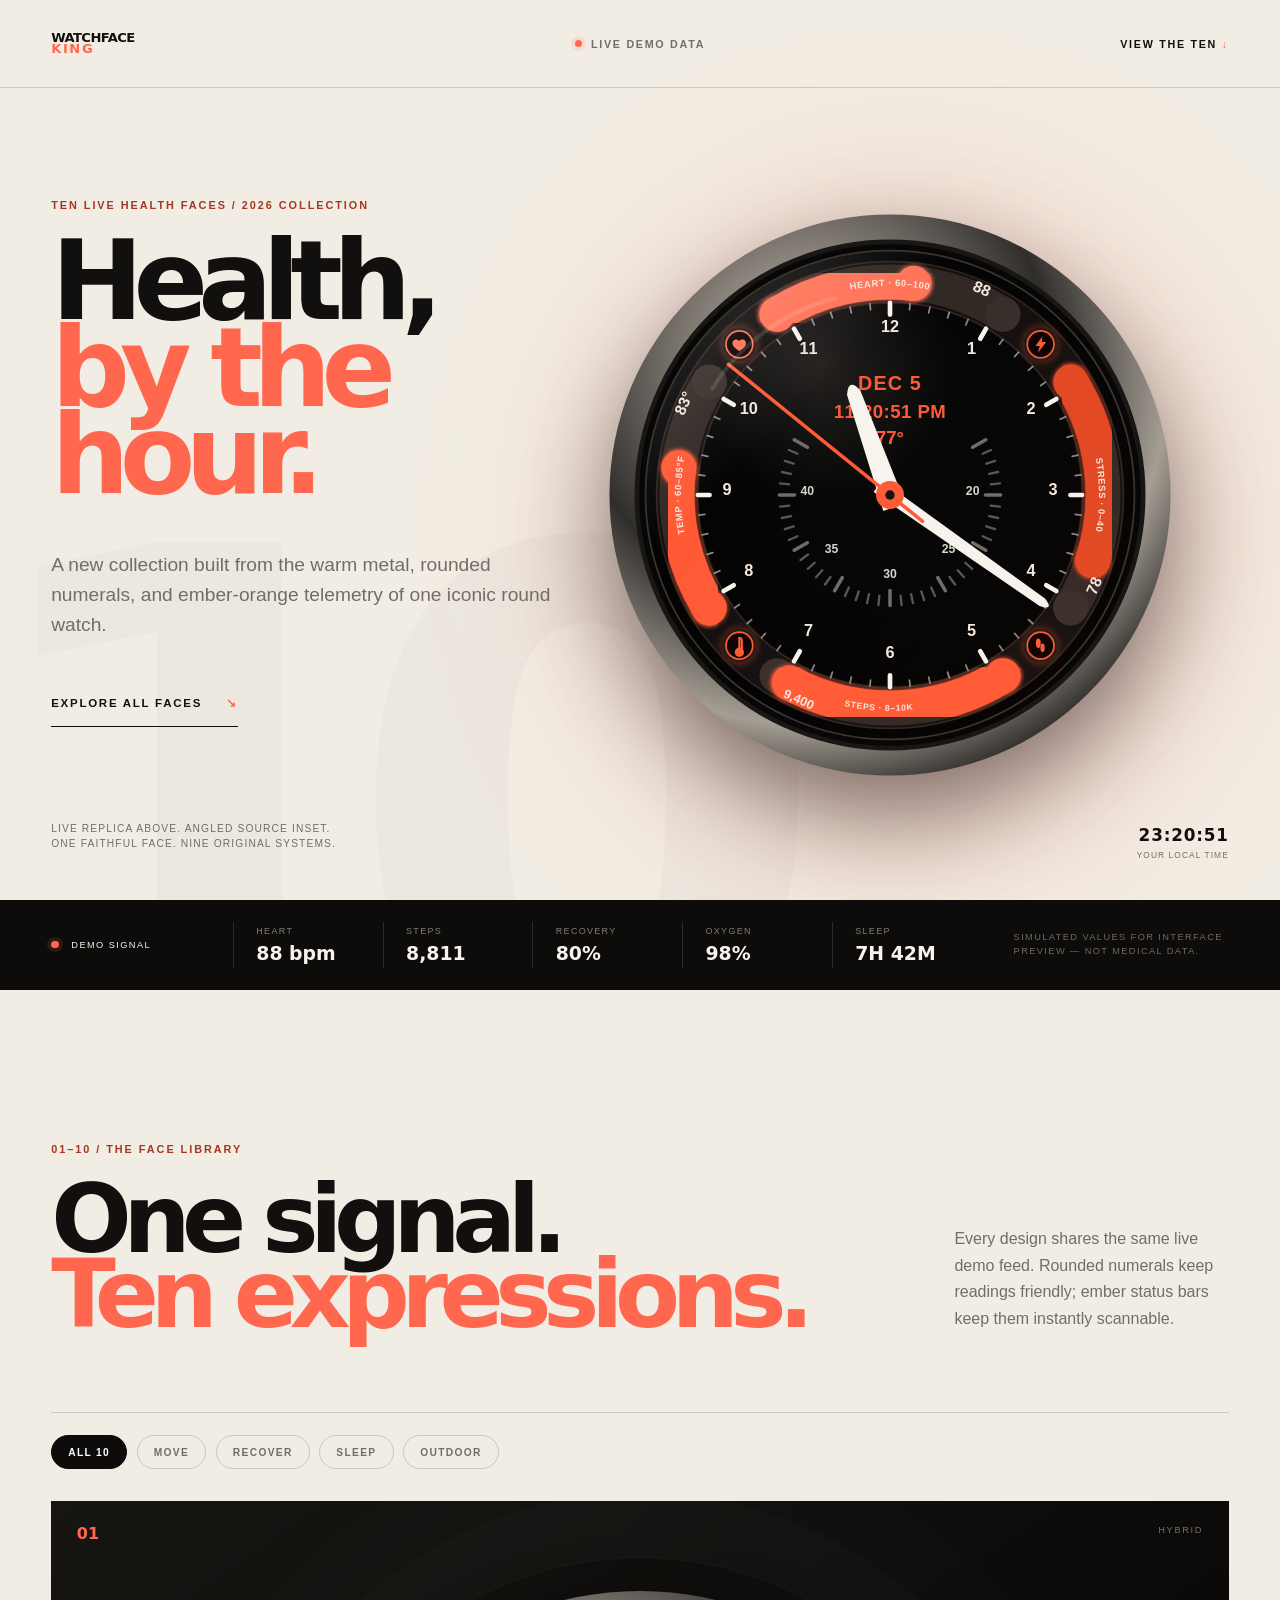
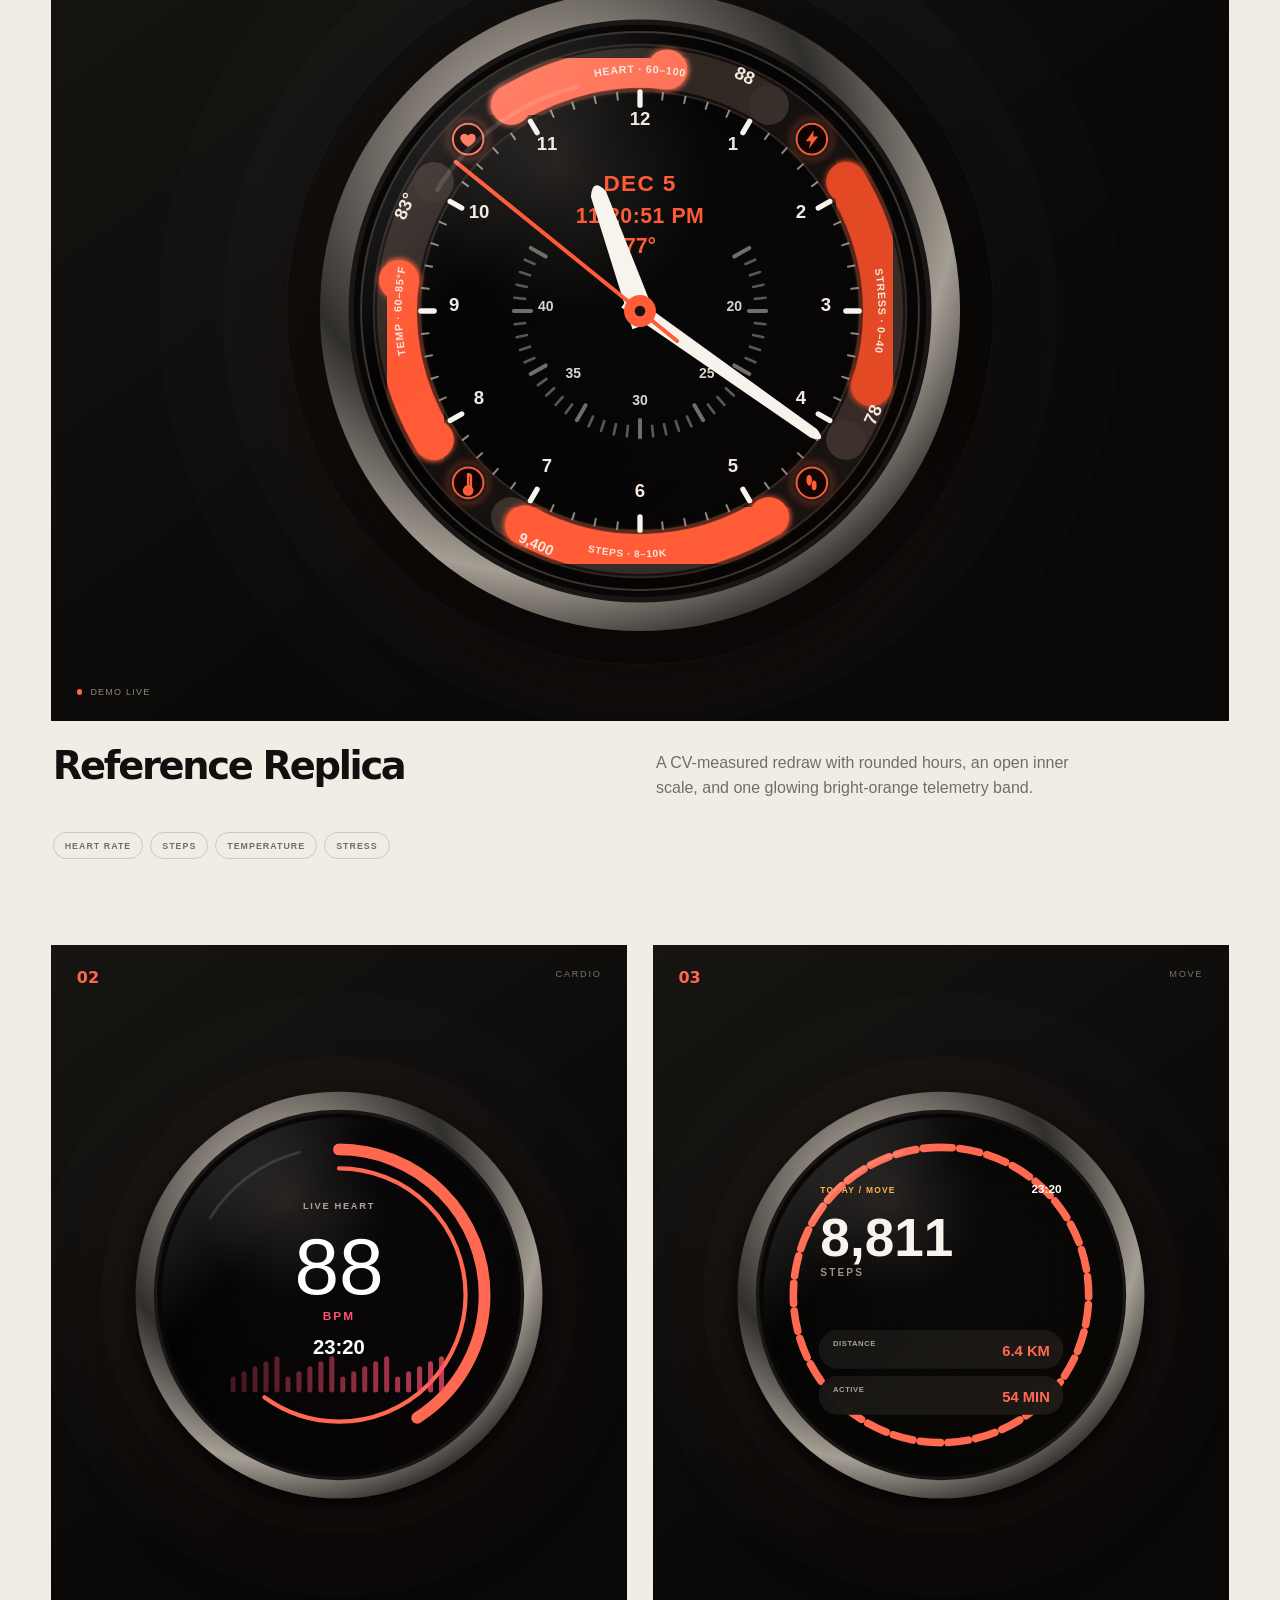
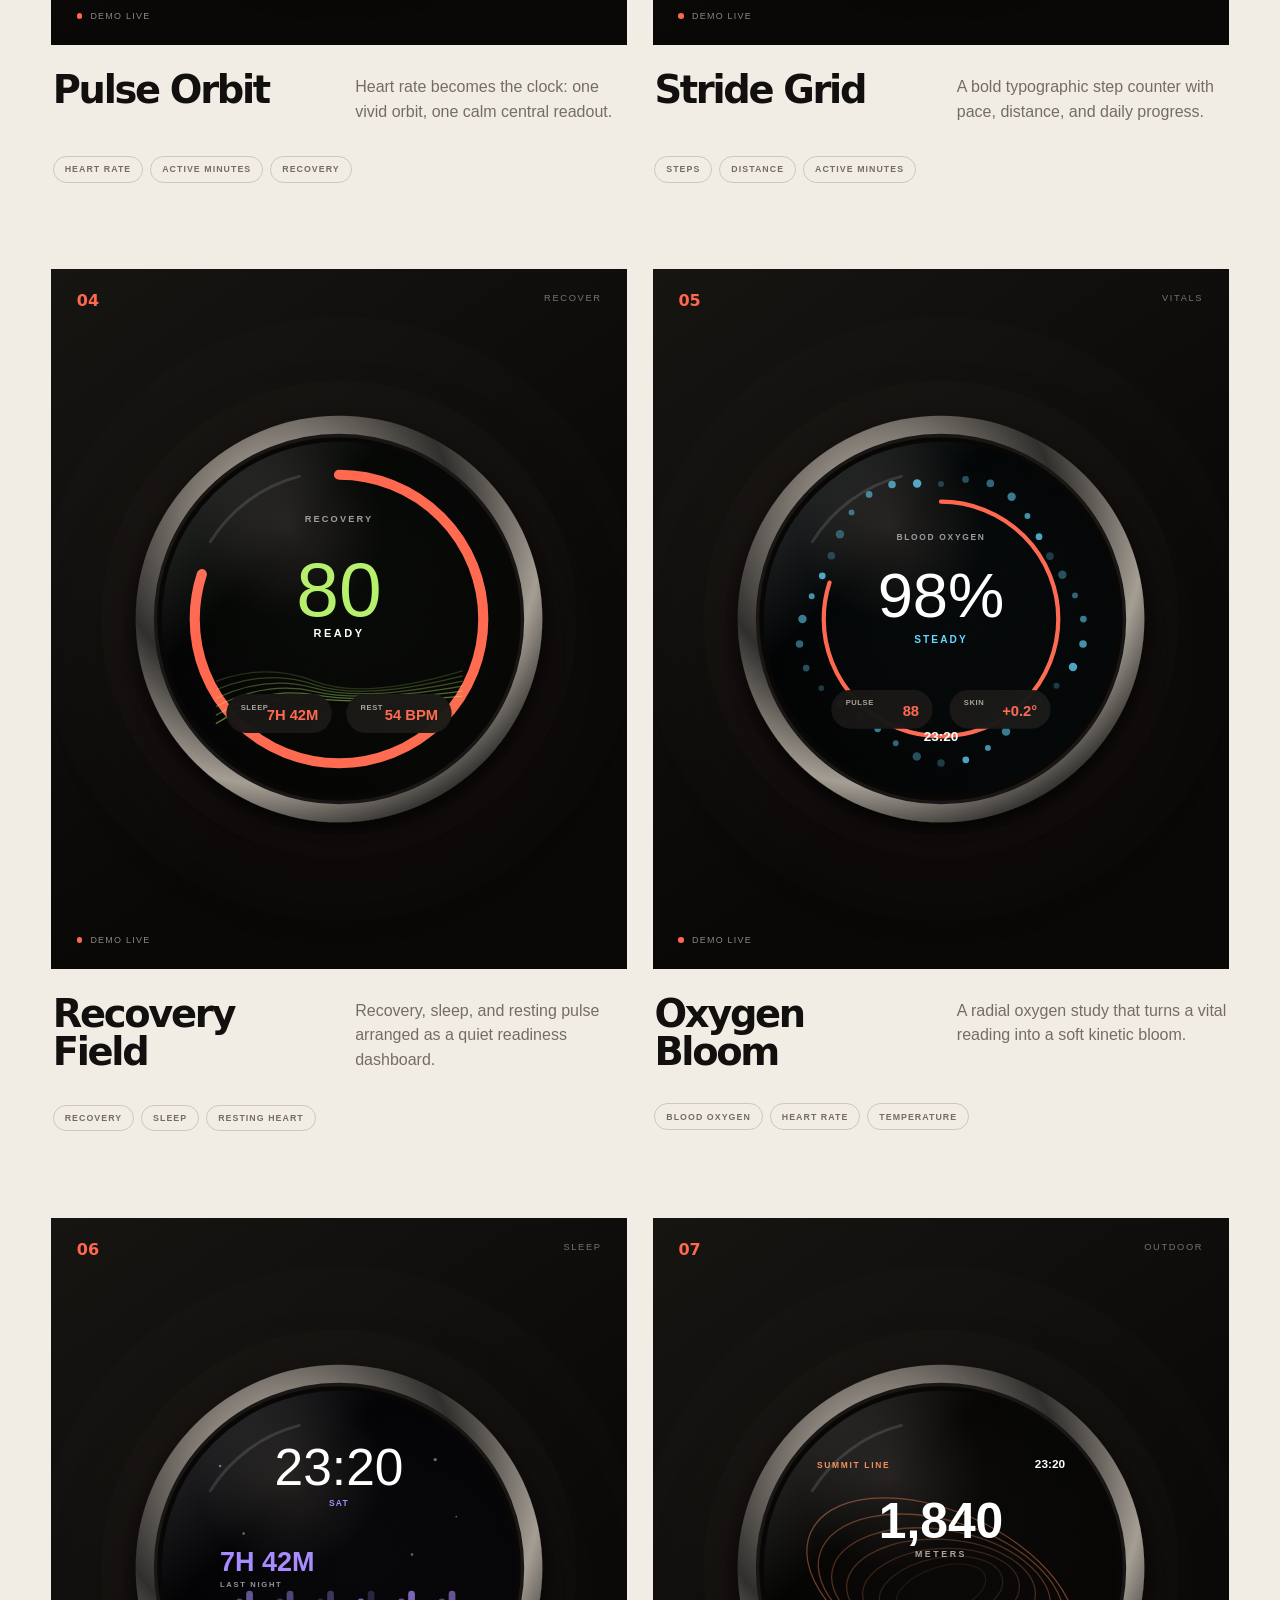
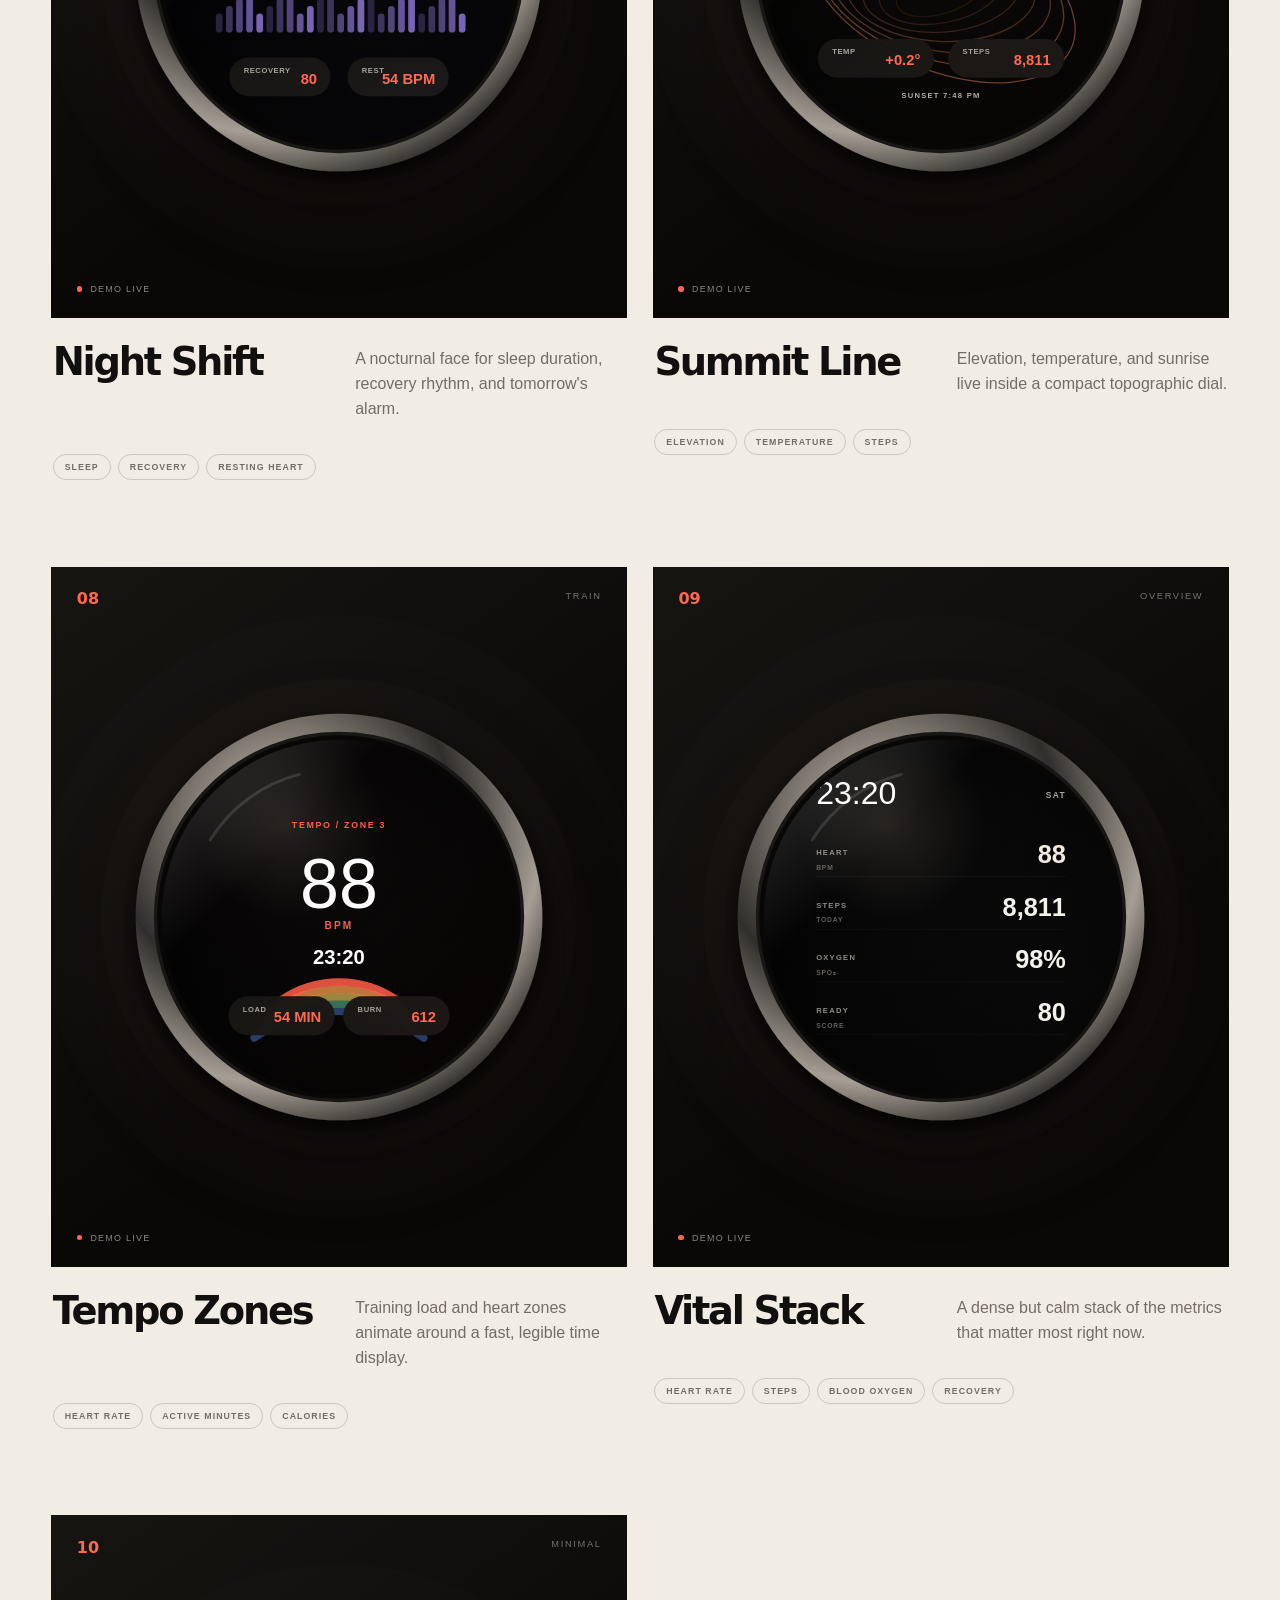
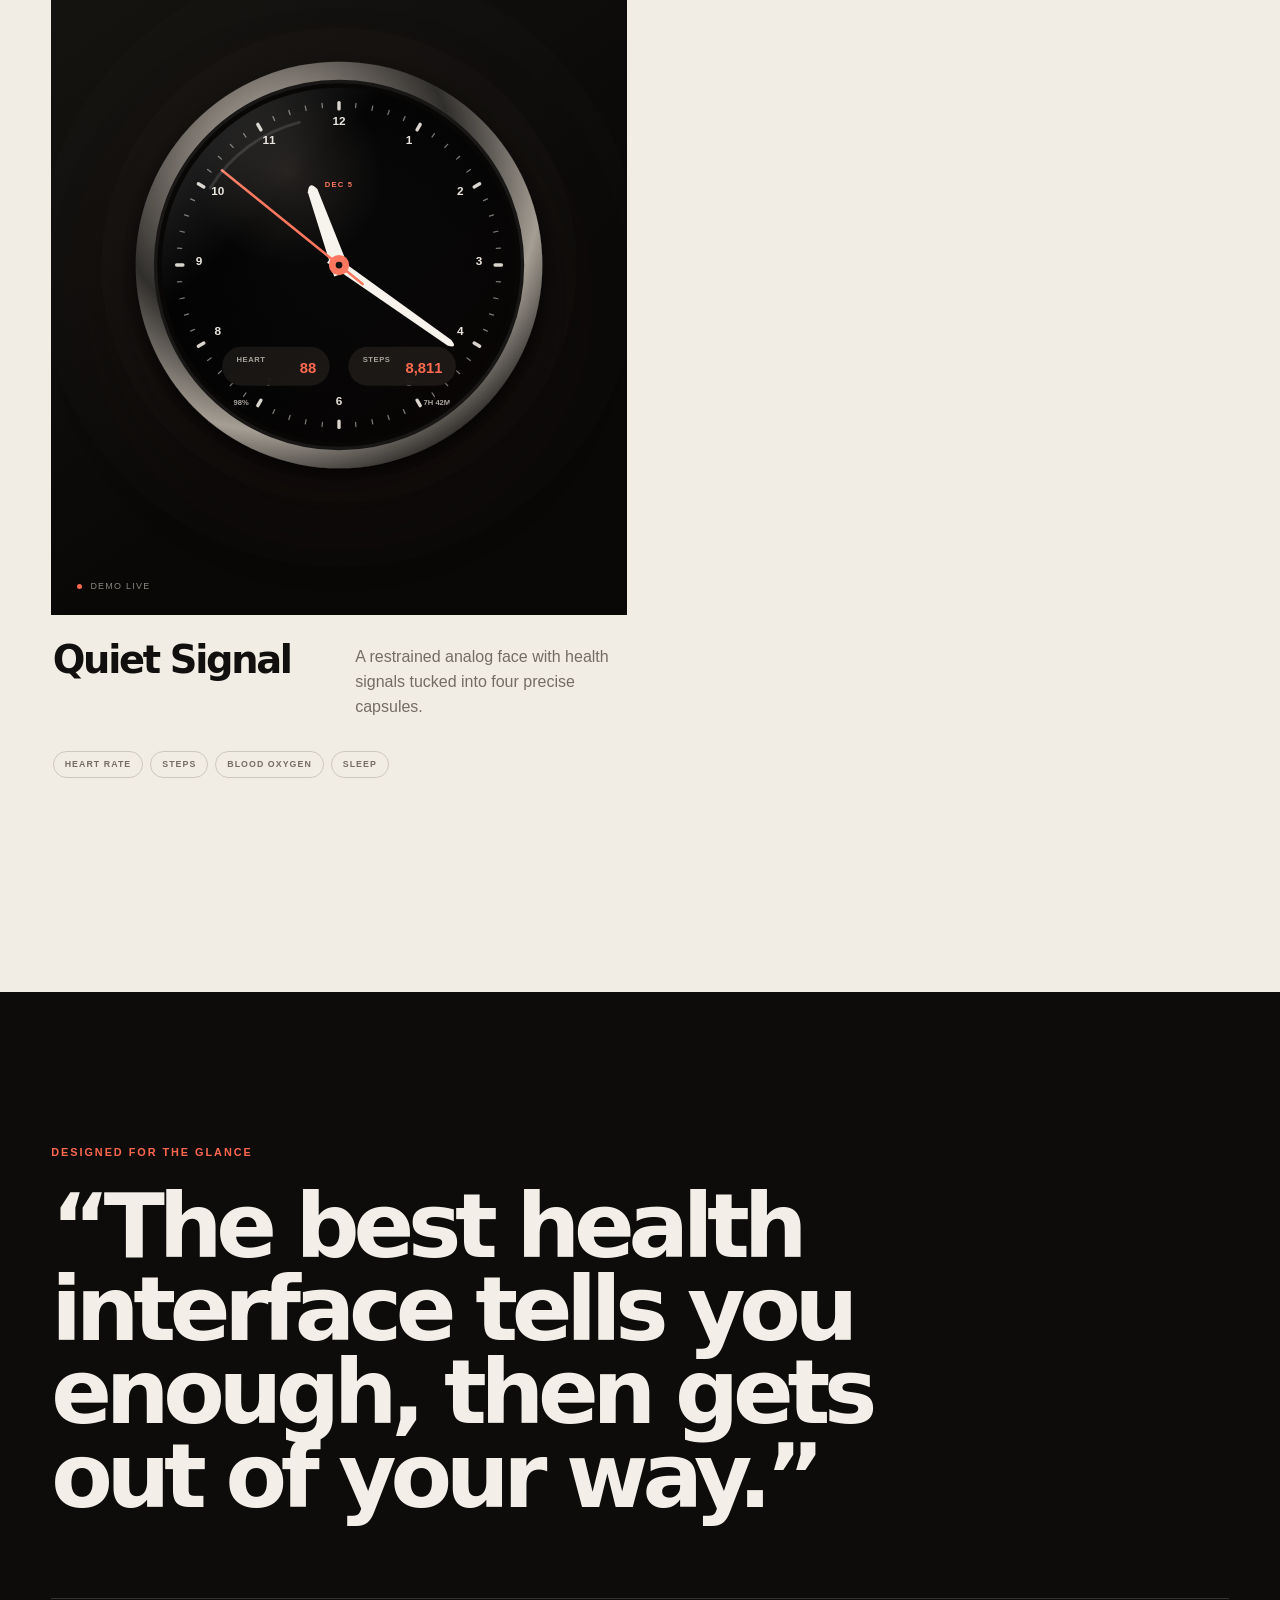
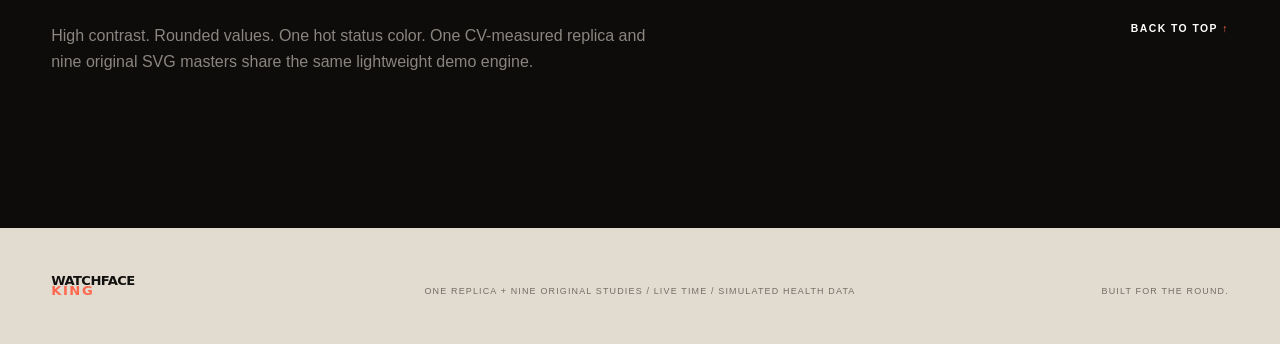
==== index.html @ 1ee5ec0d "fix: round live gauge ends" ====
<!doctype html>
<html lang="en">
  <head>
    <meta charset="UTF-8">
    <meta name="viewport" content="width=device-width, initial-scale=1">
    <meta name="theme-color" content="#f2ede4">
    <meta name="description" content="Ten original Pixel-inspired watch faces with live demo health metrics.">
    <title>WatchFaceKing — Health, by the hour</title>
    <link rel="stylesheet" href="styles.css?v=cv-replica-9">
    <script>
      window.va = window.va || function () { (window.vaq = window.vaq || []).push(arguments); };
    </script>
    <script defer src="/_vercel/insights/script.js"></script>
    <script src="script.js?v=cv-replica-9" defer></script>
  </head>
  <body>
    <nav class="nav" aria-label="Primary navigation">
      <a class="wordmark" href="#top" aria-label="WatchFaceKing home">
        <span>WATCHFACE</span><span>KING</span>
      </a>
      <div class="nav-meta">
        <span class="live-dot" aria-hidden="true"></span>
        Live demo data
      </div>
      <a class="nav-link" href="#collection">View the ten <span aria-hidden="true">↓</span></a>
    </nav>

    <main>
      <section class="hero" id="top">
        <div class="hero-copy">
          <p class="kicker">Ten live health faces / 2026 collection</p>
          <h1>Health,<br><em>by the hour.</em></h1>
          <p class="hero-intro">A new collection built from the warm metal, rounded numerals, and ember-orange telemetry of one iconic round watch.</p>
          <a class="primary-cta" href="#collection">Explore all faces <span aria-hidden="true">↘</span></a>
        </div>

        <div class="hero-product hero-replica">
          <div class="edition-stamp" aria-hidden="true"><span>CV/FIT</span><small>22.55°</small></div>
          <object class="hero-live-face" data="assets/watchfaces/pixel-01-ember-atlas/face.svg?v=cv-replica-9" type="image/svg+xml" aria-label="Live CV-measured replica of the supplied watch face"></object>
          <figure class="source-reference">
            <img src="assets/hero/pixel5-editorial.png?v=cv-replica-9" alt="Supplied angled Pixel watch TIFF reference">
            <figcaption>Source TIFF / 22.55°</figcaption>
          </figure>
          <div class="hero-proof"><strong>CV-rectified</strong><span>Ellipse → circle<br>Icons redrawn</span></div>
          <div class="hero-reading" aria-label="Live demo heart rate">
            <span class="metric-icon" aria-hidden="true">♥</span>
            <div><strong data-demo="heart">78</strong><small>BPM / LIVE</small></div>
          </div>
        </div>

        <div class="hero-footer">
          <p>Live replica above. Angled source inset.<br>One faithful face. Nine original systems.</p>
          <div class="hero-time"><span data-demo="time_seconds">10:09:36</span><small>YOUR LOCAL TIME</small></div>
        </div>
      </section>

      <section class="signal-strip" aria-label="Live demo health metrics">
        <div class="signal-heading">
          <span class="live-dot" aria-hidden="true"></span>
          <p>Demo signal</p>
        </div>
        <dl>
          <div><dt>Heart</dt><dd><span data-demo="heart">78</span> bpm</dd></div>
          <div><dt>Steps</dt><dd data-demo="steps">8,742</dd></div>
          <div><dt>Recovery</dt><dd><span data-demo="recovery">82</span>%</dd></div>
          <div><dt>Oxygen</dt><dd data-demo="oxygen">98%</dd></div>
          <div><dt>Sleep</dt><dd data-demo="sleep">7h 42m</dd></div>
        </dl>
        <p class="signal-note">Simulated values for interface preview — not medical data.</p>
      </section>

      <section class="collection" id="collection" aria-labelledby="collection-title">
        <header class="collection-header">
          <div>
            <p class="kicker">01–10 / The face library</p>
            <h2 id="collection-title">One signal.<br><em>Ten expressions.</em></h2>
          </div>
          <p class="collection-intro">Every design shares the same live demo feed. Rounded numerals keep readings friendly; ember status bars keep them instantly scannable.</p>
        </header>

        <div class="filters" role="group" aria-label="Filter watch faces">
          <button class="filter is-active" type="button" data-filter="all" aria-pressed="true">All 10</button>
          <button class="filter" type="button" data-filter="MOVE" aria-pressed="false">Move</button>
          <button class="filter" type="button" data-filter="RECOVER" aria-pressed="false">Recover</button>
          <button class="filter" type="button" data-filter="SLEEP" aria-pressed="false">Sleep</button>
          <button class="filter" type="button" data-filter="OUTDOOR" aria-pressed="false">Outdoor</button>
        </div>

        <div class="face-grid" id="faceGrid" aria-live="polite"></div>
      </section>

      <section class="manifesto">
        <p class="kicker">Designed for the glance</p>
        <blockquote>“The best health interface tells you enough, then gets out of your way.”</blockquote>
        <div class="manifesto-detail">
          <p>High contrast. Rounded values. One hot status color. One CV-measured replica and nine original SVG masters share the same lightweight demo engine.</p>
          <a href="#top">Back to top <span aria-hidden="true">↑</span></a>
        </div>
      </section>
    </main>

    <footer>
      <a class="wordmark" href="#top"><span>WATCHFACE</span><span>KING</span></a>
      <p>One replica + nine original studies / Live time / Simulated health data</p>
      <p>Built for the round.</p>
    </footer>

    <template id="faceTemplate">
      <article class="face-card">
        <div class="face-stage">
          <p class="face-number"></p>
          <span class="face-mode"></span>
          <div class="watch-wrap">
            <div class="watch-shadow" aria-hidden="true"></div>
            <object class="watch-face" type="image/svg+xml"></object>
          </div>
          <span class="demo-badge"><i aria-hidden="true"></i> Demo live</span>
        </div>
        <div class="face-copy">
          <h3></h3>
          <p class="face-description"></p>
          <ul class="metric-list" aria-label="Metrics shown"></ul>
        </div>
      </article>
    </template>
  </body>
</html>
---- styles.css ----
:root {
  color-scheme: light;
  --paper: #f2ede4;
  --paper-deep: #e2dbd0;
  --ink: #12100e;
  --muted: #736d66;
  --line: rgba(18, 16, 14, .17);
  --ember: #ff684f;
  --ember-dark: #a33724;
  --night: #0d0c0b;
  --rounded: "Arial Rounded MT Bold", "Nunito", Inter, ui-rounded, system-ui, sans-serif;
}

* { box-sizing: border-box; }

html { scroll-behavior: smooth; background: var(--paper); }

body {
  margin: 0;
  color: var(--ink);
  background: var(--paper);
  font-family: Inter, ui-sans-serif, -apple-system, BlinkMacSystemFont, "Segoe UI", sans-serif;
  -webkit-font-smoothing: antialiased;
}

a { color: inherit; }
button { font: inherit; }

.nav {
  position: absolute;
  z-index: 10;
  inset: 0 0 auto;
  display: grid;
  grid-template-columns: 1fr auto 1fr;
  align-items: center;
  min-height: 5.5rem;
  padding: 0 clamp(1.25rem, 4vw, 4.5rem);
  border-bottom: 1px solid var(--line);
}

.wordmark {
  width: max-content;
  display: grid;
  font: 850 .82rem/.78 var(--rounded);
  letter-spacing: -.045em;
  text-decoration: none;
}

.wordmark span:last-child { color: var(--ember); letter-spacing: .12em; }

.nav-meta, .nav-link {
  font-size: .67rem;
  font-weight: 750;
  letter-spacing: .16em;
  text-transform: uppercase;
}

.nav-meta { display: flex; align-items: center; gap: .55rem; color: var(--muted); }
.nav-link { justify-self: end; text-decoration: none; }
.nav-link span, .primary-cta span { color: var(--ember); }

.live-dot {
  width: .46rem;
  height: .46rem;
  display: inline-block;
  border-radius: 50%;
  background: var(--ember);
  box-shadow: 0 0 0 .24rem rgba(255, 104, 79, .14);
  animation: pulse 1.8s ease-in-out infinite;
}

.hero {
  position: relative;
  display: grid;
  grid-template-columns: minmax(20rem, .85fr) minmax(30rem, 1.15fr);
  min-height: min(940px, 100svh);
  padding: clamp(8rem, 11vw, 10rem) clamp(1.25rem, 4vw, 4.5rem) 3.2rem;
  overflow: hidden;
}

.hero::before {
  content: "10";
  position: absolute;
  left: -.06em;
  bottom: -.25em;
  font: 850 clamp(24rem, 55vw, 55rem)/.75 var(--rounded);
  letter-spacing: -.15em;
  color: rgba(18, 16, 14, .025);
  pointer-events: none;
}

.hero-copy { z-index: 2; align-self: center; padding-bottom: 4rem; }

.kicker {
  margin: 0 0 1.7rem;
  color: var(--ember-dark);
  font-size: .68rem;
  font-weight: 800;
  letter-spacing: .18em;
  text-transform: uppercase;
}

h1, h2 {
  margin: 0;
  font: 800 clamp(4rem, 8.6vw, 9rem)/.79 var(--rounded);
  letter-spacing: -.09em;
}

h1 em, h2 em { color: var(--ember); font-style: normal; }

.hero-intro {
  max-width: 35rem;
  margin: clamp(2rem, 4vw, 3.6rem) 0 2.5rem;
  color: var(--muted);
  font-size: clamp(1rem, 1.5vw, 1.22rem);
  line-height: 1.55;
}

.primary-cta {
  display: inline-flex;
  align-items: center;
  gap: 1.5rem;
  padding: 1rem 0;
  border-bottom: 1px solid var(--ink);
  font-size: .72rem;
  font-weight: 800;
  letter-spacing: .15em;
  text-decoration: none;
  text-transform: uppercase;
}

.hero-product {
  position: relative;
  z-index: 1;
  align-self: center;
  justify-self: end;
  width: min(100%, 790px);
}

.hero-product::before {
  content: "";
  position: absolute;
  inset: 8% 4% -2% 8%;
  z-index: -1;
  border-radius: 50%;
  background: rgba(255, 104, 79, .24);
  filter: blur(90px);
}

.hero-replica {
  aspect-ratio: 1;
  display: grid;
  place-items: center;
  overflow: visible;
  border-radius: 50%;
  background: transparent;
  box-shadow: none;
}

.hero-live-face {
  width: 88%;
  height: 88%;
  display: block;
  border: 0;
  border-radius: 50%;
  filter: drop-shadow(0 2.5rem 3rem rgba(0,0,0,.48));
  pointer-events: none;
}

/* Keep the hero watch silhouette completely unobstructed. */
.hero-replica > .source-reference,
.hero-replica > .hero-proof,
.hero-replica > .edition-stamp,
.hero-replica > .hero-reading { display: none; }

.source-reference {
  position: absolute;
  z-index: 4;
  right: 3.8%;
  bottom: 4.5%;
  width: 9.5rem;
  margin: 0;
  padding: .4rem;
  border-radius: 1.2rem;
  color: var(--ink);
  background: var(--paper);
  box-shadow: 0 1.5rem 3rem rgba(0,0,0,.3);
  transform: rotate(3deg);
}

.source-reference img {
  width: 100%;
  display: block;
  border-radius: .9rem;
}

.source-reference figcaption {
  padding: .45rem .35rem .2rem;
  font-size: .48rem;
  font-weight: 800;
  letter-spacing: .12em;
  text-transform: uppercase;
}

.hero-proof {
  position: absolute;
  z-index: 3;
  right: 5%;
  top: 33%;
  display: grid;
  gap: .35rem;
  color: #fff;
  text-align: right;
}

.hero-proof strong { color: var(--ember); font: 700 .7rem var(--rounded); letter-spacing: .12em; text-transform: uppercase; }
.hero-proof span { color: #77716b; font-size: .54rem; line-height: 1.5; letter-spacing: .1em; text-transform: uppercase; }

.edition-stamp {
  position: absolute;
  z-index: 2;
  right: 3%;
  top: 7%;
  width: 5.5rem;
  height: 5.5rem;
  display: grid;
  place-content: center;
  place-items: center;
  border: 1px solid rgba(18,16,14,.3);
  border-radius: 50%;
  transform: rotate(8deg);
}

.hero-replica .edition-stamp { color: #f4efe8; border-color: rgba(255,255,255,.2); }

.edition-stamp span { font: 800 1.1rem var(--rounded); }
.edition-stamp small { font-size: .52rem; letter-spacing: .2em; }

.hero-reading {
  position: absolute;
  left: 2%;
  bottom: 10%;
  display: flex;
  align-items: center;
  gap: .9rem;
  min-width: 10rem;
  padding: .85rem 1rem;
  border: 1px solid rgba(255,255,255,.12);
  border-radius: 1.3rem;
  color: #fff;
  background: rgba(9,8,7,.88);
  box-shadow: 0 1.5rem 3rem rgba(20,15,11,.25);
  backdrop-filter: blur(12px);
}

.metric-icon { color: var(--ember); font-size: 1.2rem; }
.hero-reading strong { display: block; font: 650 1.65rem/1 var(--rounded); }
.hero-reading small { color: #aaa49c; font-size: .52rem; letter-spacing: .14em; }

.hero-footer {
  position: absolute;
  z-index: 3;
  left: clamp(1.25rem, 4vw, 4.5rem);
  right: clamp(1.25rem, 4vw, 4.5rem);
  bottom: 2.4rem;
  display: flex;
  justify-content: space-between;
  align-items: end;
  color: var(--muted);
  font-size: .64rem;
  line-height: 1.5;
  letter-spacing: .11em;
  text-transform: uppercase;
}

.hero-time { display: grid; justify-items: end; gap: .25rem; }
.hero-time span { color: var(--ink); font: 600 1.05rem var(--rounded); letter-spacing: .05em; }
.hero-time small { font-size: .52rem; }

.signal-strip {
  display: grid;
  grid-template-columns: .8fr 4fr 1.15fr;
  gap: 2rem;
  align-items: center;
  padding: 1.35rem clamp(1.25rem, 4vw, 4.5rem);
  color: #f7f4ef;
  background: var(--night);
}

.signal-heading { display: flex; align-items: center; gap: .8rem; }
.signal-heading p, .signal-note { margin: 0; font-size: .58rem; letter-spacing: .15em; text-transform: uppercase; }
.signal-strip dl { display: grid; grid-template-columns: repeat(5, 1fr); margin: 0; }
.signal-strip dl div { padding: .25rem 1.4rem; border-left: 1px solid rgba(255,255,255,.13); }
.signal-strip dt { margin-bottom: .4rem; color: #827d77; font-size: .56rem; letter-spacing: .15em; text-transform: uppercase; }
.signal-strip dd { margin: 0; font: 600 1.18rem var(--rounded); }
.signal-note { color: #6f6a64; line-height: 1.5; }

.collection { padding: clamp(7rem, 12vw, 12rem) clamp(1.25rem, 4vw, 4.5rem); }
.collection-header { display: grid; grid-template-columns: 1.5fr .5fr; gap: 5rem; align-items: end; }
.collection h2 { font-size: clamp(3.6rem, 7.4vw, 8rem); }
.collection-intro { max-width: 29rem; margin: 0; color: var(--muted); font-size: 1rem; line-height: 1.65; }

.filters {
  display: flex;
  flex-wrap: wrap;
  gap: .6rem;
  margin: 5rem 0 2rem;
  padding-top: 1.4rem;
  border-top: 1px solid var(--line);
}

.filter {
  padding: .65rem 1rem;
  border: 1px solid var(--line);
  border-radius: 999px;
  color: var(--muted);
  background: transparent;
  cursor: pointer;
  font-size: .64rem;
  font-weight: 800;
  letter-spacing: .13em;
  text-transform: uppercase;
}

.filter:hover, .filter.is-active { color: #fff; border-color: var(--night); background: var(--night); }

.face-grid { display: grid; grid-template-columns: repeat(2, minmax(0, 1fr)); gap: clamp(1rem, 2vw, 2rem); }

.face-card {
  min-width: 0;
  opacity: 0;
  transform: translateY(24px);
  transition: opacity .7s ease, transform .7s ease;
}

.face-card.is-visible { opacity: 1; transform: none; }
.face-card.is-filtered { display: none; }
.face-card:first-child { grid-column: span 2; }
.face-card:first-child .face-stage { min-height: min(80vw, 820px); }
.face-card:first-child .watch-wrap { width: min(65%, 680px); }

.face-stage {
  position: relative;
  min-height: min(63vw, 700px);
  display: grid;
  place-items: center;
  overflow: hidden;
  color: #fff;
  background:
    radial-gradient(circle at 50% 48%, rgba(255,104,79,.13), transparent 42%),
    linear-gradient(145deg, #171512, #090807 64%);
}

.face-stage::before {
  content: "";
  position: absolute;
  width: 60%;
  aspect-ratio: 1;
  border-radius: 50%;
  border: 1px solid rgba(255,255,255,.05);
  box-shadow: 0 0 0 4rem rgba(255,255,255,.012), 0 0 0 8rem rgba(255,255,255,.008);
}

.face-number, .face-mode, .demo-badge { position: absolute; z-index: 3; margin: 0; }
.face-number { left: 1.6rem; top: 1.4rem; color: var(--ember); font: 650 1rem var(--rounded); }
.face-mode { right: 1.6rem; top: 1.5rem; color: #78736d; font-size: .58rem; letter-spacing: .18em; }
.demo-badge { left: 1.6rem; bottom: 1.5rem; display: flex; align-items: center; gap: .5rem; color: #8d8882; font-size: .56rem; letter-spacing: .14em; text-transform: uppercase; }
.demo-badge i { width: .35rem; height: .35rem; border-radius: 50%; background: var(--ember); }

.watch-wrap {
  position: relative;
  width: min(75%, 560px);
  aspect-ratio: 1;
  transition: transform .9s cubic-bezier(.2,.8,.2,1);
}

.face-card:hover .watch-wrap { transform: scale(1.035) rotate(-1deg); }
.watch-face { position: relative; z-index: 2; display: block; width: 100%; height: 100%; border: 0; border-radius: 50%; pointer-events: none; filter: drop-shadow(0 2rem 2.5rem rgba(0,0,0,.45)); }
.watch-shadow { position: absolute; inset: 20% 12% 5%; border-radius: 50%; background: var(--ember); filter: blur(75px); opacity: .1; }

.face-copy { display: grid; grid-template-columns: 1fr 1fr; gap: 2rem; padding: 1.6rem .1rem 3.8rem; }
.face-copy h3 { margin: 0; font: 750 clamp(1.8rem, 3vw, 3.5rem)/1 var(--rounded); letter-spacing: -.06em; }
.face-description { max-width: 27rem; margin: .25rem 0 0; color: var(--muted); line-height: 1.55; }
.metric-list { grid-column: 1/-1; display: flex; flex-wrap: wrap; gap: .45rem; margin: 0; padding: 0; list-style: none; }
.metric-list li { padding: .45rem .68rem; border: 1px solid var(--line); border-radius: 999px; color: var(--muted); font-size: .55rem; font-weight: 750; letter-spacing: .12em; text-transform: uppercase; }

.manifesto {
  min-height: 85svh;
  display: grid;
  align-content: center;
  padding: clamp(6rem, 12vw, 12rem) clamp(1.25rem, 4vw, 4.5rem);
  color: #f3efe8;
  background: var(--night);
}

.manifesto .kicker { color: var(--ember); }
blockquote { max-width: 14ch; margin: 0; font: 700 clamp(3.3rem, 7vw, 7.5rem)/.93 var(--rounded); letter-spacing: -.07em; }
.manifesto-detail { display: grid; grid-template-columns: 1fr auto; gap: 3rem; margin-top: 5rem; padding-top: 1.5rem; border-top: 1px solid rgba(255,255,255,.16); color: #8a857f; }
.manifesto-detail p { max-width: 38rem; margin: 0; line-height: 1.6; }
.manifesto-detail a { color: #fff; font-size: .65rem; font-weight: 750; letter-spacing: .14em; text-decoration: none; text-transform: uppercase; }
.manifesto-detail a span { color: var(--ember); }

footer {
  display: grid;
  grid-template-columns: 1fr auto 1fr;
  align-items: end;
  gap: 2rem;
  padding: 3rem clamp(1.25rem, 4vw, 4.5rem);
  background: var(--paper-deep);
}

footer p { margin: 0; color: var(--muted); font-size: .56rem; letter-spacing: .13em; text-transform: uppercase; }
footer p:last-child { justify-self: end; }

@keyframes pulse { 50% { opacity: .45; transform: scale(.78); } }

@media (max-width: 900px) {
  .nav { grid-template-columns: 1fr 1fr; }
  .nav-meta { display: none; }
  .hero { grid-template-columns: 1fr; min-height: auto; padding-bottom: 8rem; }
  .hero-copy { padding-bottom: 1rem; }
  .hero-product { width: min(100%, 650px); justify-self: center; }
  .hero-footer { bottom: 1.6rem; }
  .signal-strip { grid-template-columns: 1fr; }
  .signal-strip dl { grid-template-columns: repeat(5, minmax(7rem, 1fr)); overflow-x: auto; }
  .signal-strip dl div:first-child { border-left: 0; padding-left: 0; }
  .collection-header { grid-template-columns: 1fr; gap: 2.5rem; }
  .face-stage { min-height: 650px; }
  .face-card:first-child .face-stage { min-height: 700px; }
}

@media (max-width: 680px) {
  .nav { min-height: 4.5rem; }
  .nav-link { font-size: .58rem; }
  .hero { padding-top: 7rem; }
  h1 { font-size: clamp(3.7rem, 18vw, 6rem); }
  .hero-intro { max-width: 28rem; }
  .hero-product { margin: .5rem -1rem 0; width: calc(100% + 2rem); }
  .hero-replica { border-radius: 50%; }
  .hero-live-face { width: 90%; height: 90%; }
  .source-reference { width: 6.8rem; right: 3%; bottom: 3%; }
  .hero-proof { display: none; }
  .edition-stamp { right: 8%; }
  .hero-reading { left: 7%; }
  .hero-footer p { display: none; }
  .signal-strip { padding-top: 1.6rem; padding-bottom: 1.6rem; }
  .signal-strip dl { grid-template-columns: repeat(5, 8rem); }
  .collection { padding-top: 6rem; }
  .collection h2 { font-size: clamp(3.5rem, 16vw, 5rem); }
  .filters { margin-top: 3rem; }
  .face-grid { grid-template-columns: 1fr; }
  .face-card:first-child { grid-column: auto; }
  .face-stage, .face-card:first-child .face-stage { min-height: min(118vw, 620px); }
  .face-card:first-child .watch-wrap, .watch-wrap { width: min(82%, 520px); }
  .face-copy { grid-template-columns: 1fr; gap: .8rem; }
  .face-description { margin: 0; }
  .metric-list { grid-column: auto; margin-top: .5rem; }
  blockquote { font-size: clamp(3rem, 13vw, 5rem); }
  .manifesto-detail { grid-template-columns: 1fr; }
  footer { grid-template-columns: 1fr; }
  footer p:last-child { justify-self: start; }
}

@media (prefers-reduced-motion: reduce) {
  html { scroll-behavior: auto; }
  *, *::before, *::after { animation-duration: .01ms !important; animation-iteration-count: 1 !important; transition-duration: .01ms !important; }
}
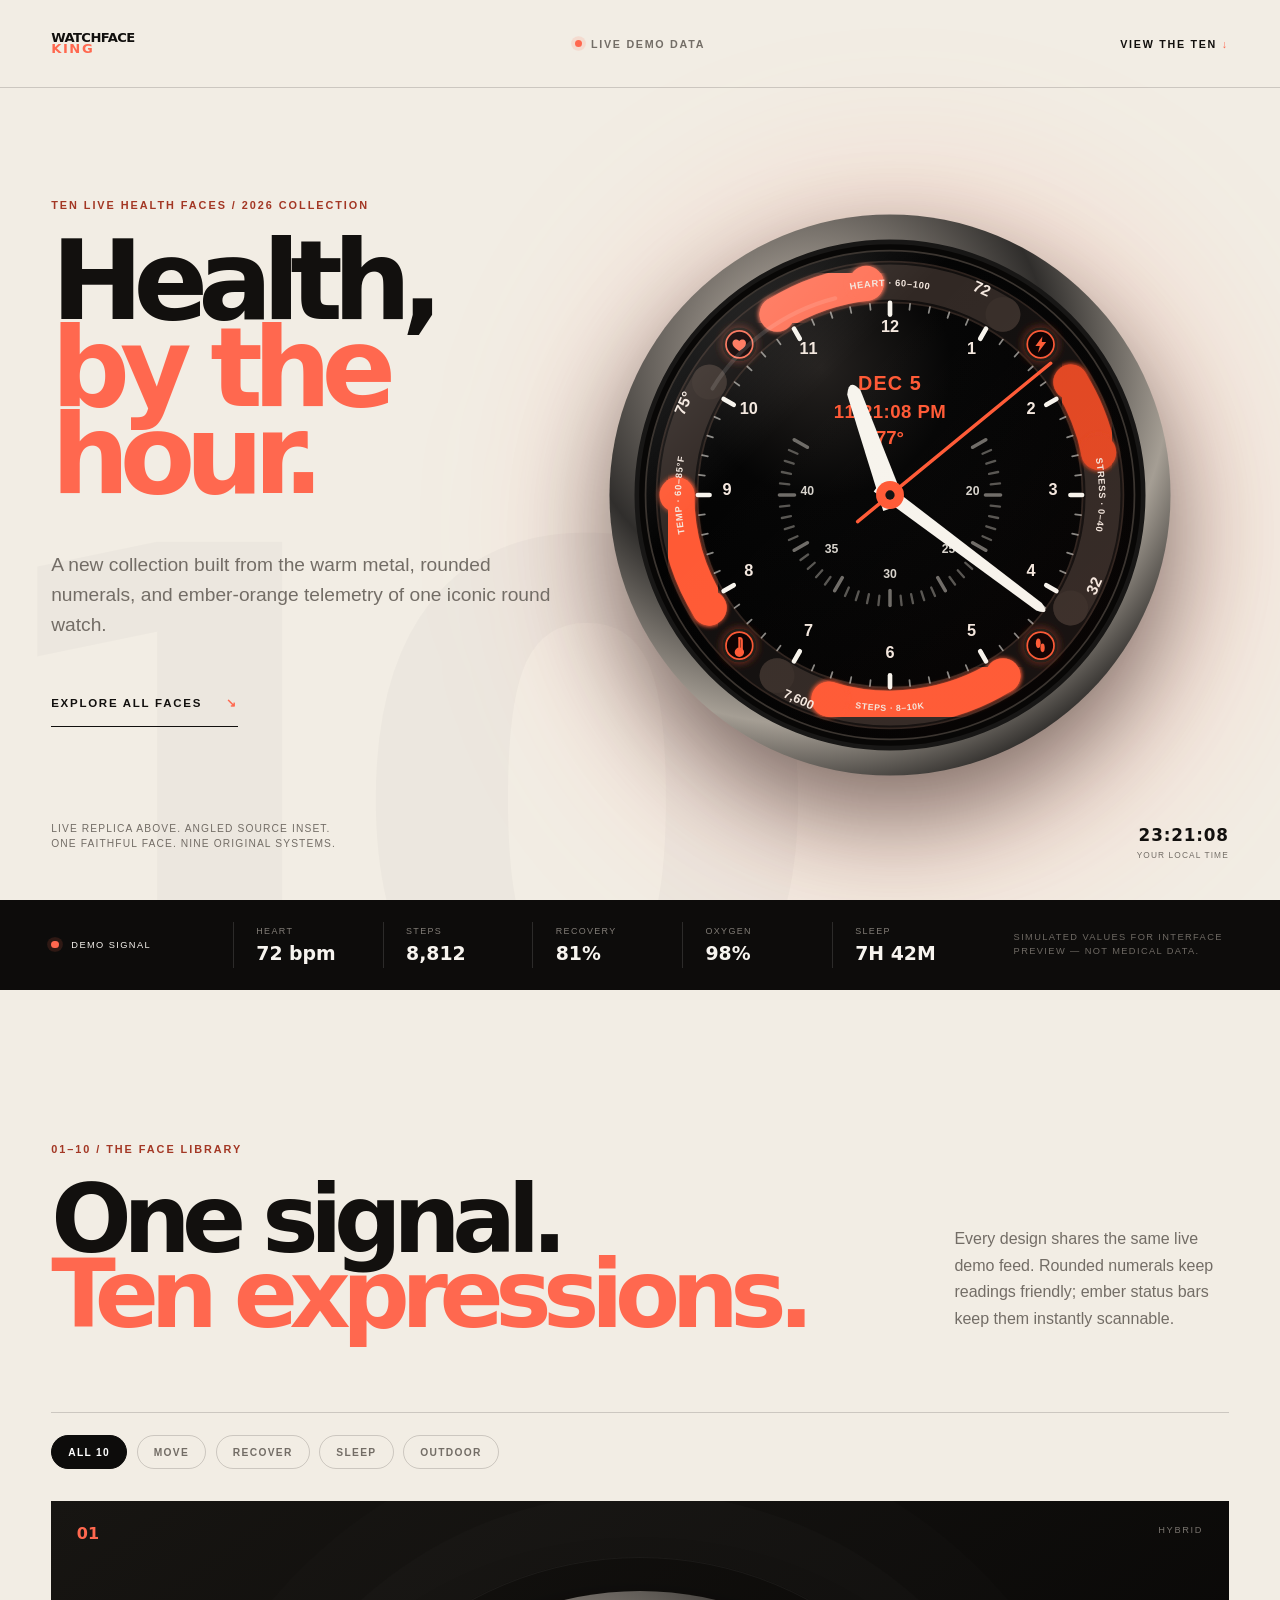
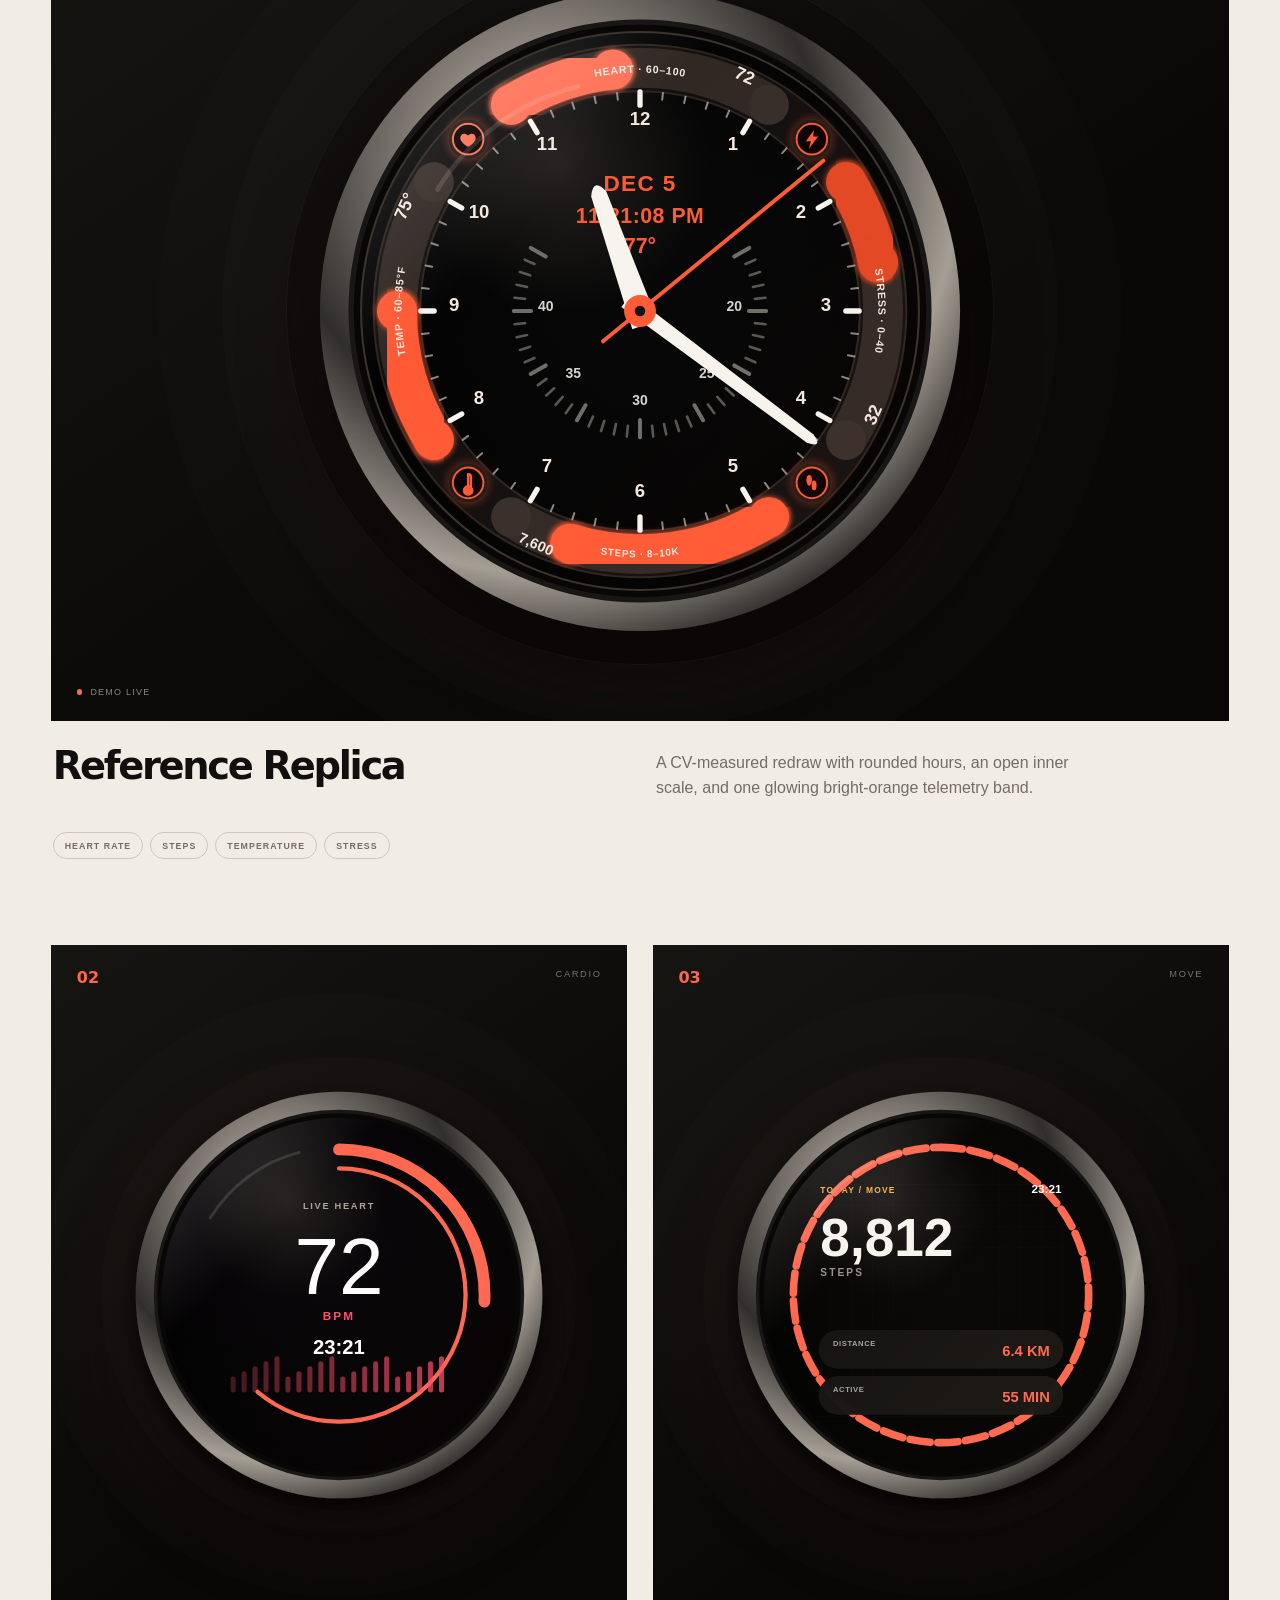
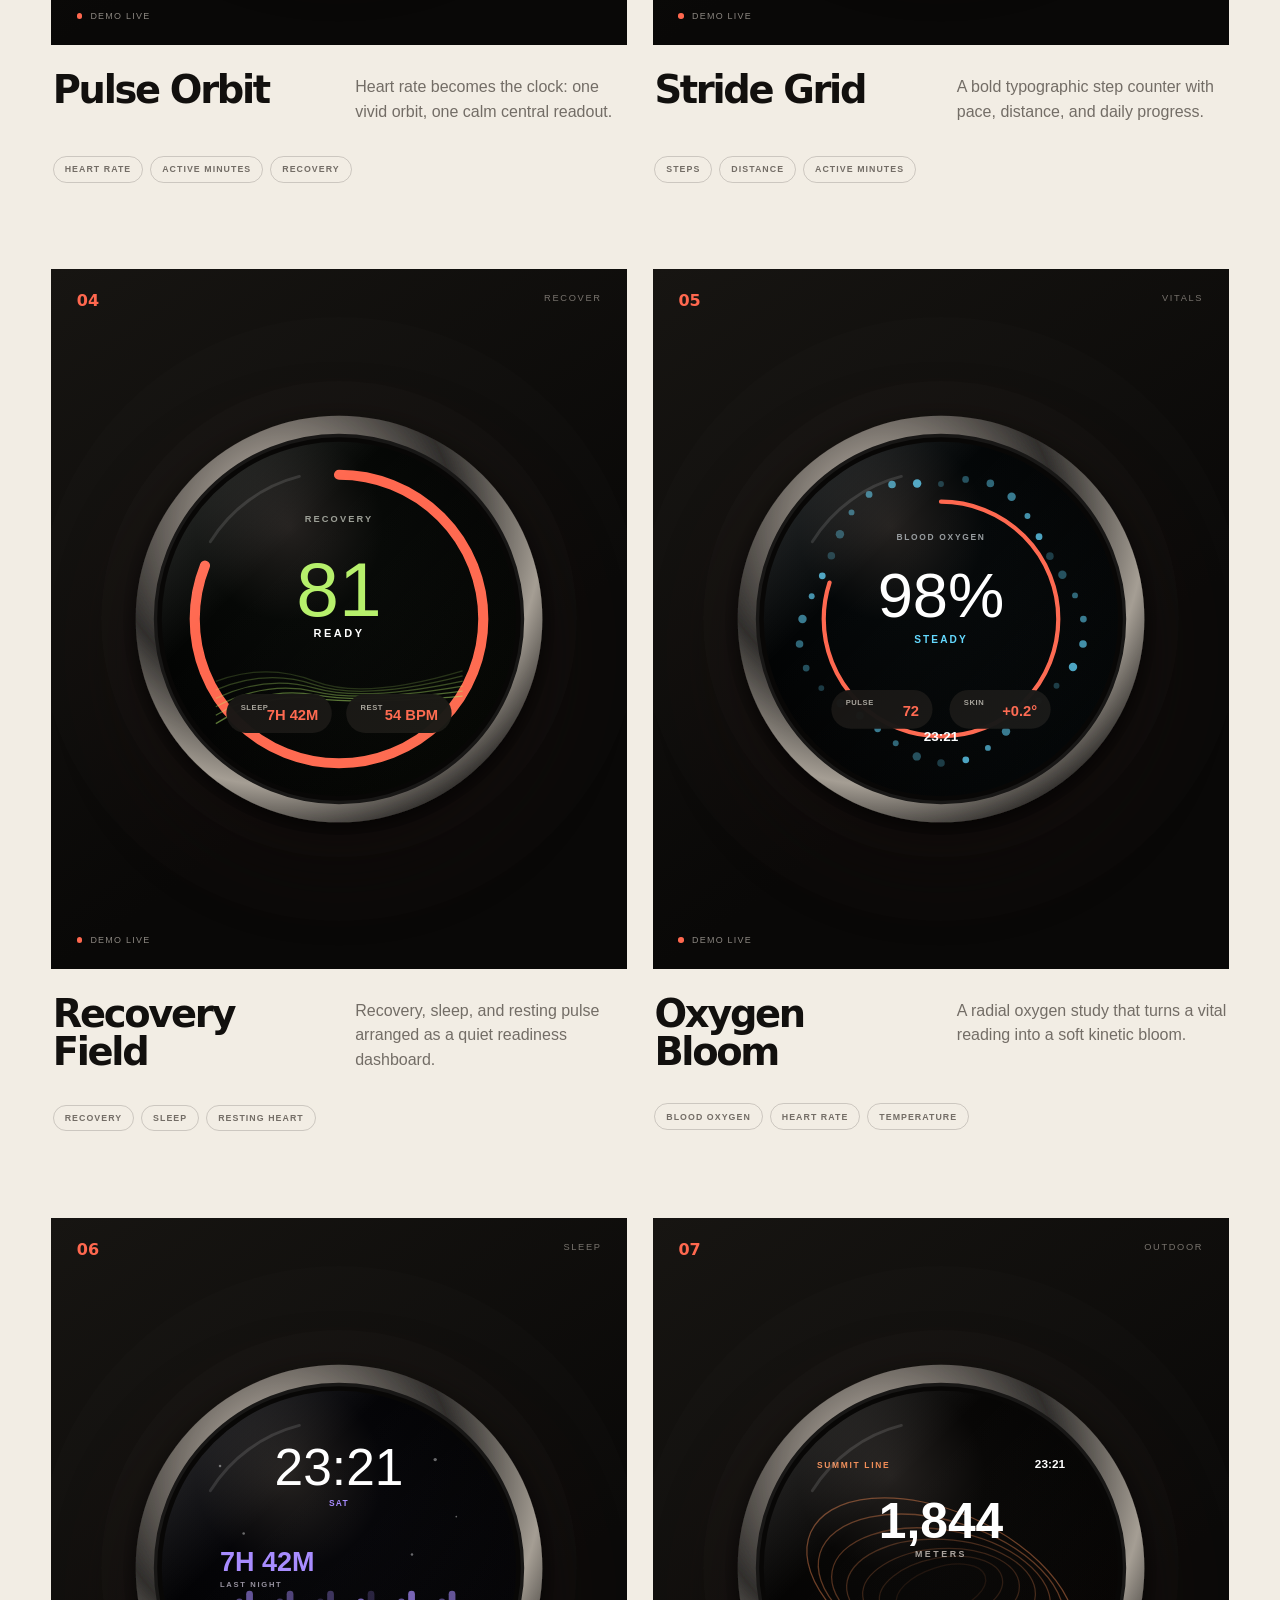
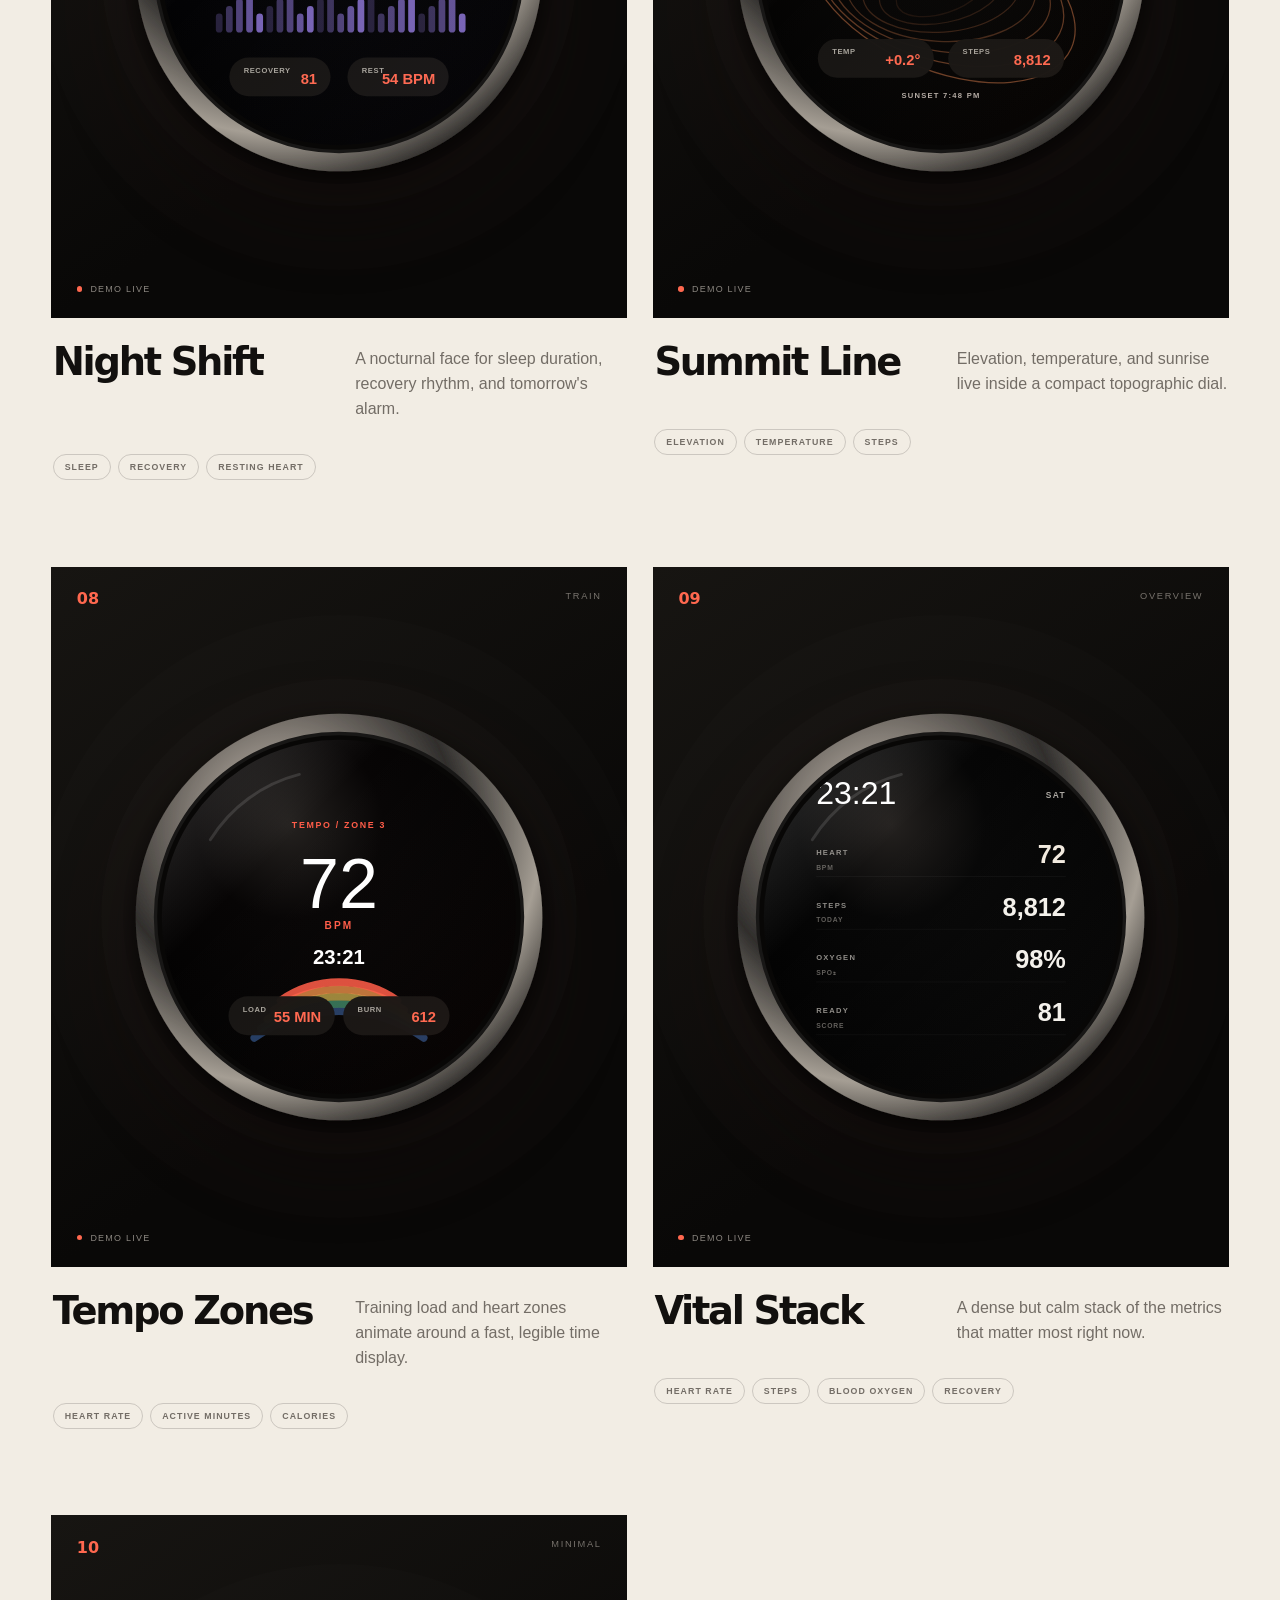
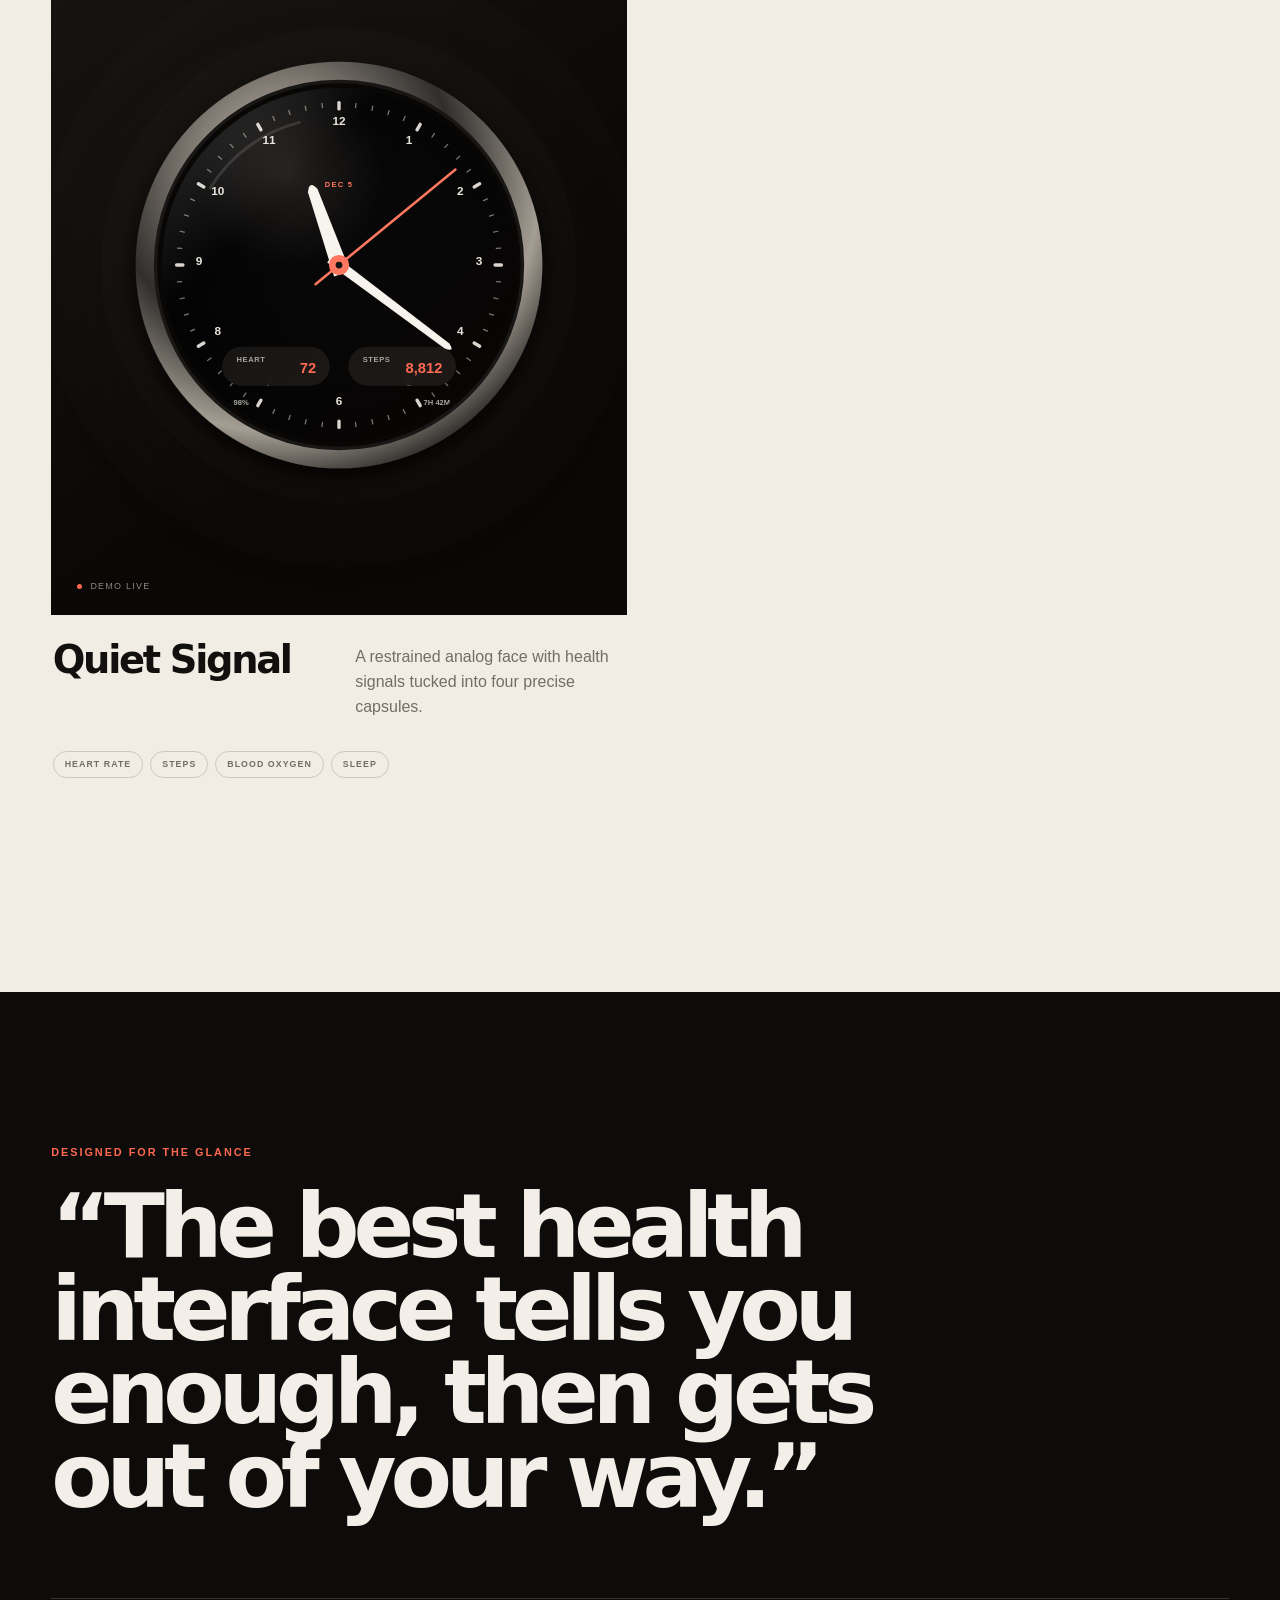
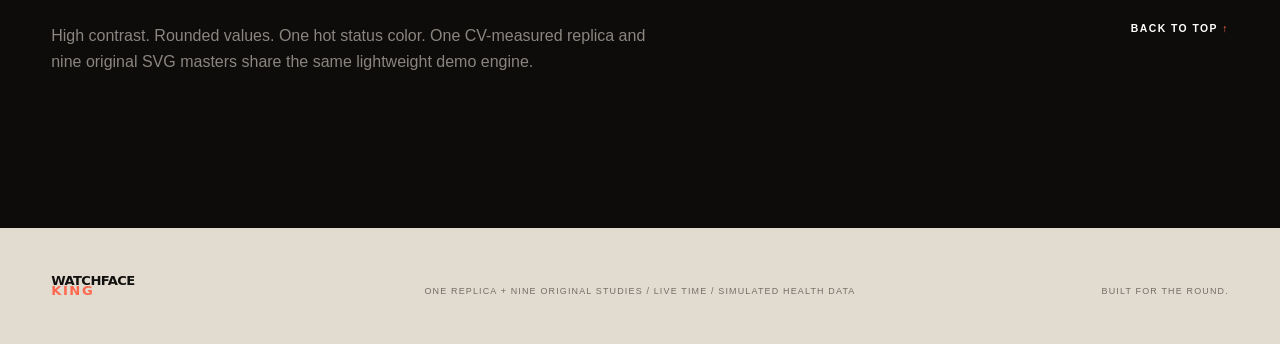
==== commit 1b9e8ee5: "fix: center steps range label" ====
--- a/index.html
+++ b/index.html
@@ -6,12 +6,12 @@
     <meta name="theme-color" content="#f2ede4">
     <meta name="description" content="Ten original Pixel-inspired watch faces with live demo health metrics.">
     <title>WatchFaceKing — Health, by the hour</title>
-    <link rel="stylesheet" href="styles.css?v=cv-replica-9">
+    <link rel="stylesheet" href="styles.css?v=cv-replica-10">
     <script>
       window.va = window.va || function () { (window.vaq = window.vaq || []).push(arguments); };
     </script>
     <script defer src="/_vercel/insights/script.js"></script>
-    <script src="script.js?v=cv-replica-9" defer></script>
+    <script src="script.js?v=cv-replica-10" defer></script>
   </head>
   <body>
     <nav class="nav" aria-label="Primary navigation">
@@ -36,9 +36,9 @@
 
         <div class="hero-product hero-replica">
           <div class="edition-stamp" aria-hidden="true"><span>CV/FIT</span><small>22.55°</small></div>
-          <object class="hero-live-face" data="assets/watchfaces/pixel-01-ember-atlas/face.svg?v=cv-replica-9" type="image/svg+xml" aria-label="Live CV-measured replica of the supplied watch face"></object>
+          <object class="hero-live-face" data="assets/watchfaces/pixel-01-ember-atlas/face.svg?v=cv-replica-10" type="image/svg+xml" aria-label="Live CV-measured replica of the supplied watch face"></object>
           <figure class="source-reference">
-            <img src="assets/hero/pixel5-editorial.png?v=cv-replica-9" alt="Supplied angled Pixel watch TIFF reference">
+            <img src="assets/hero/pixel5-editorial.png?v=cv-replica-10" alt="Supplied angled Pixel watch TIFF reference">
             <figcaption>Source TIFF / 22.55°</figcaption>
           </figure>
           <div class="hero-proof"><strong>CV-rectified</strong><span>Ellipse → circle<br>Icons redrawn</span></div>
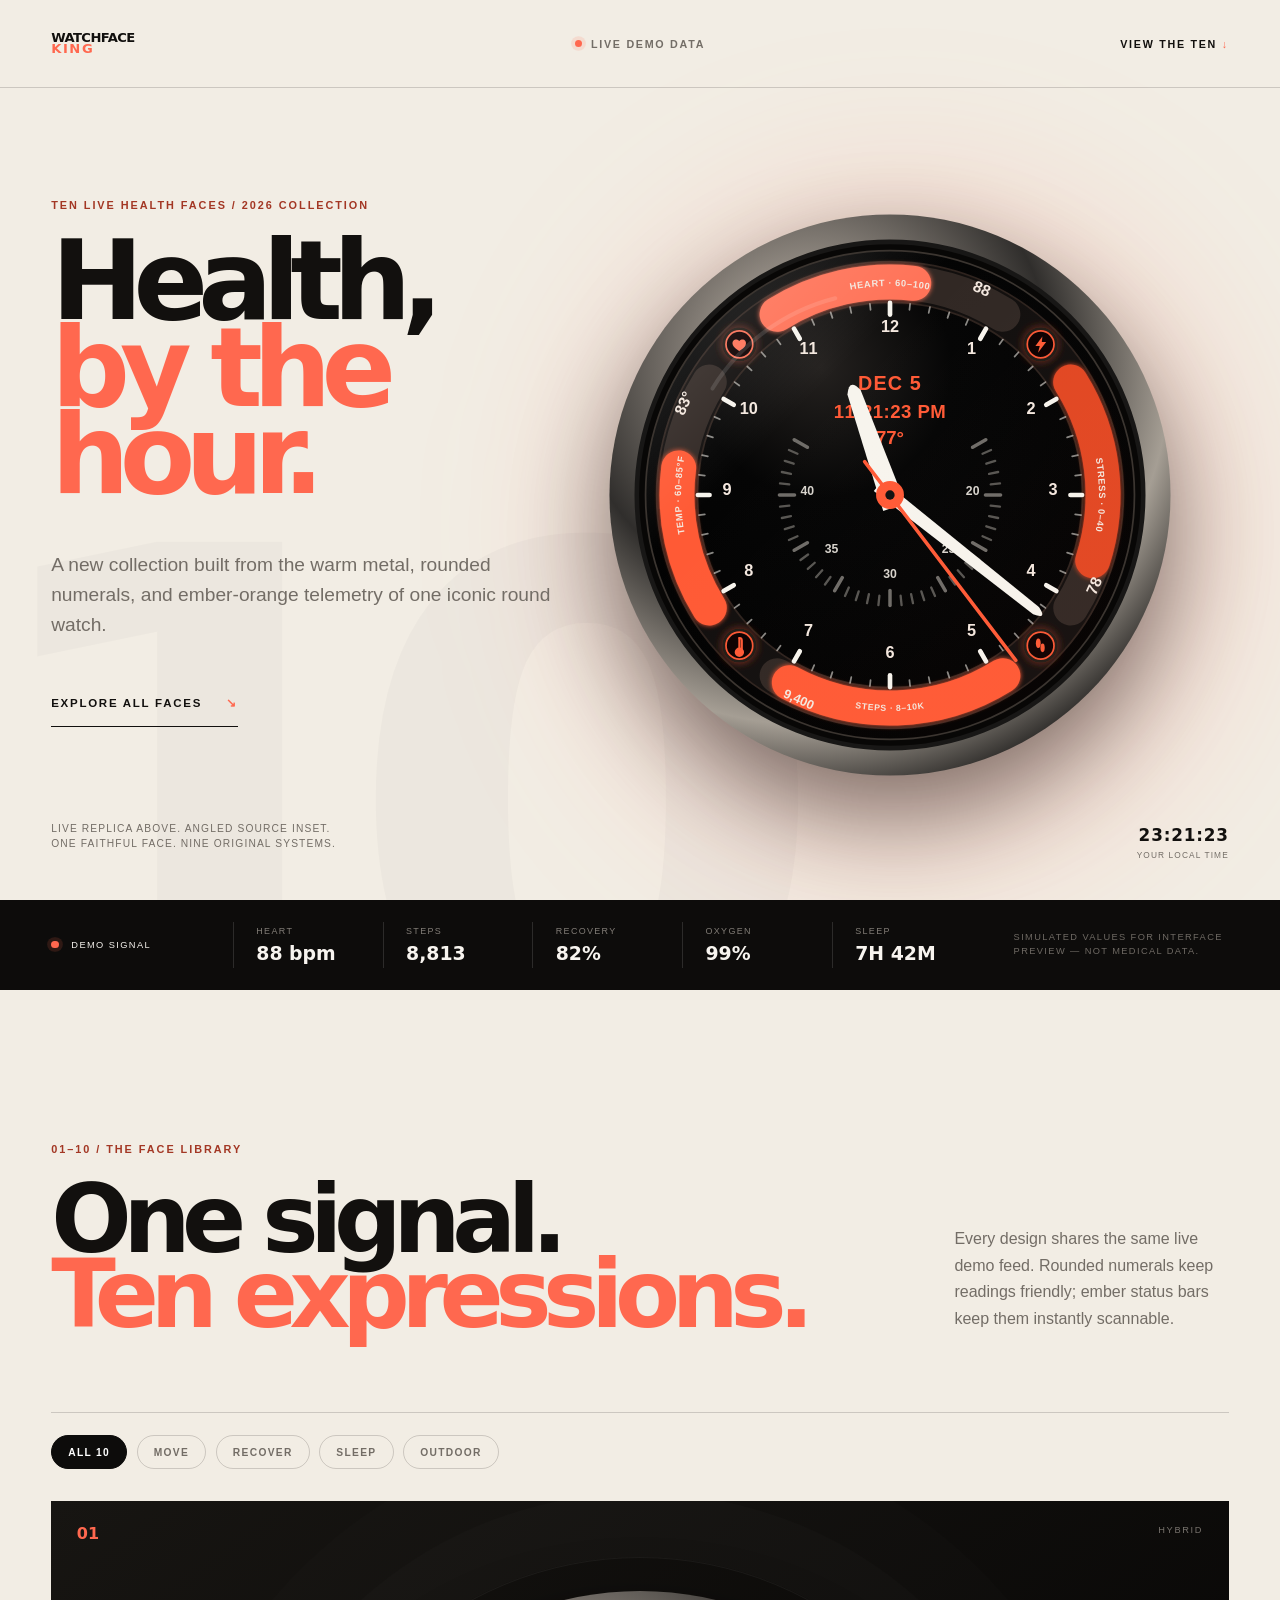
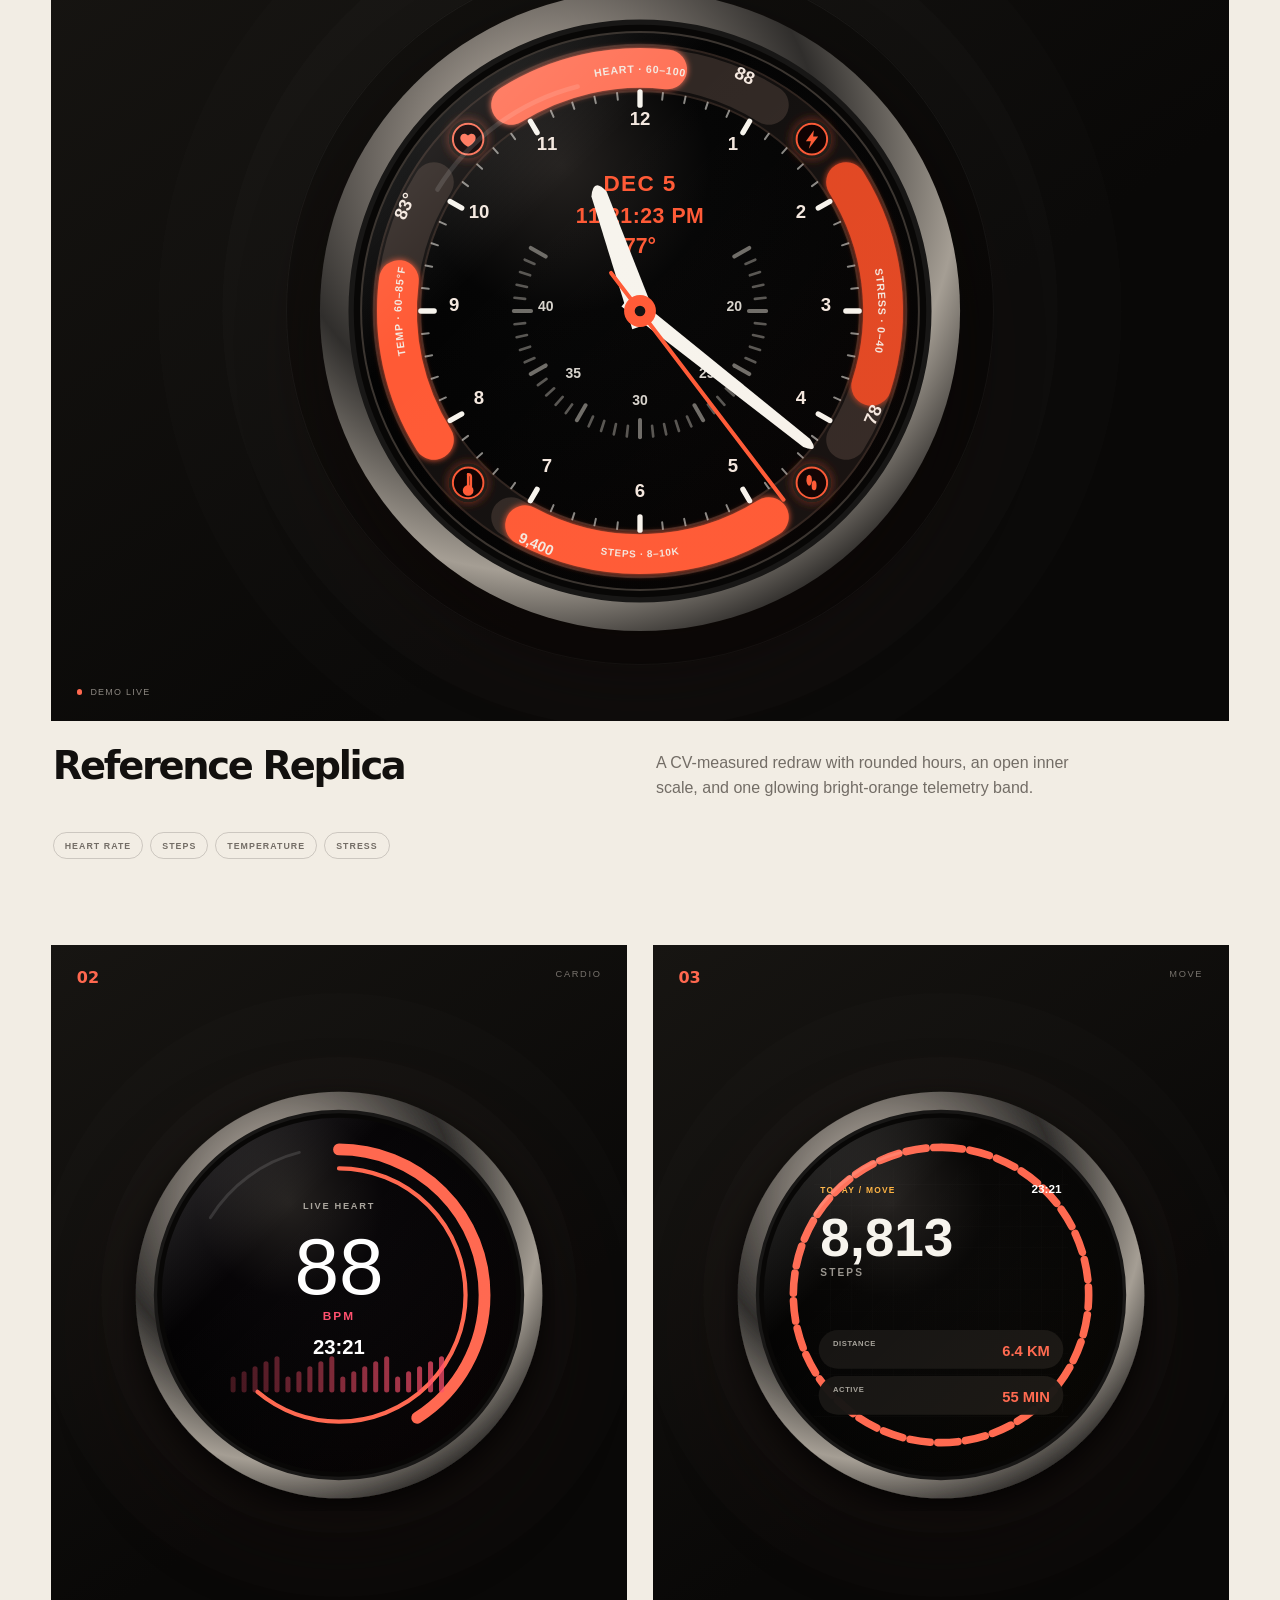
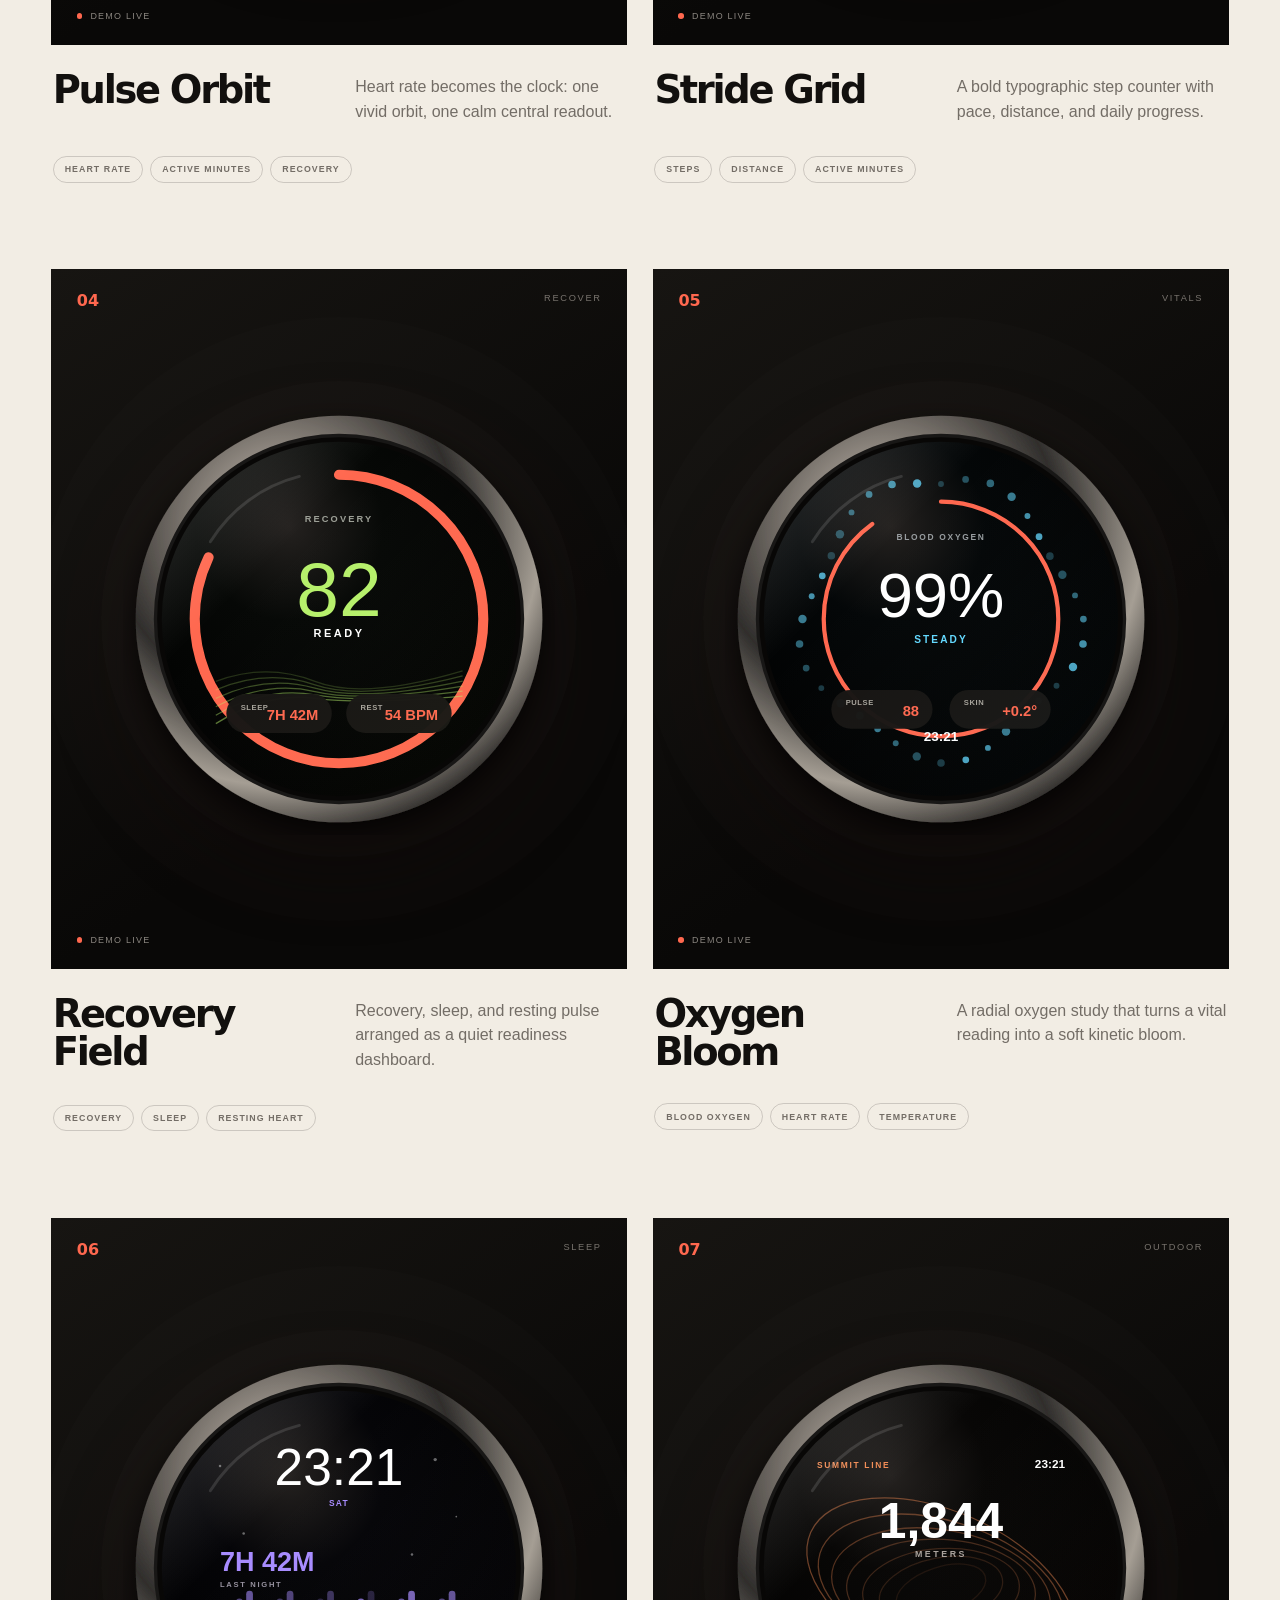
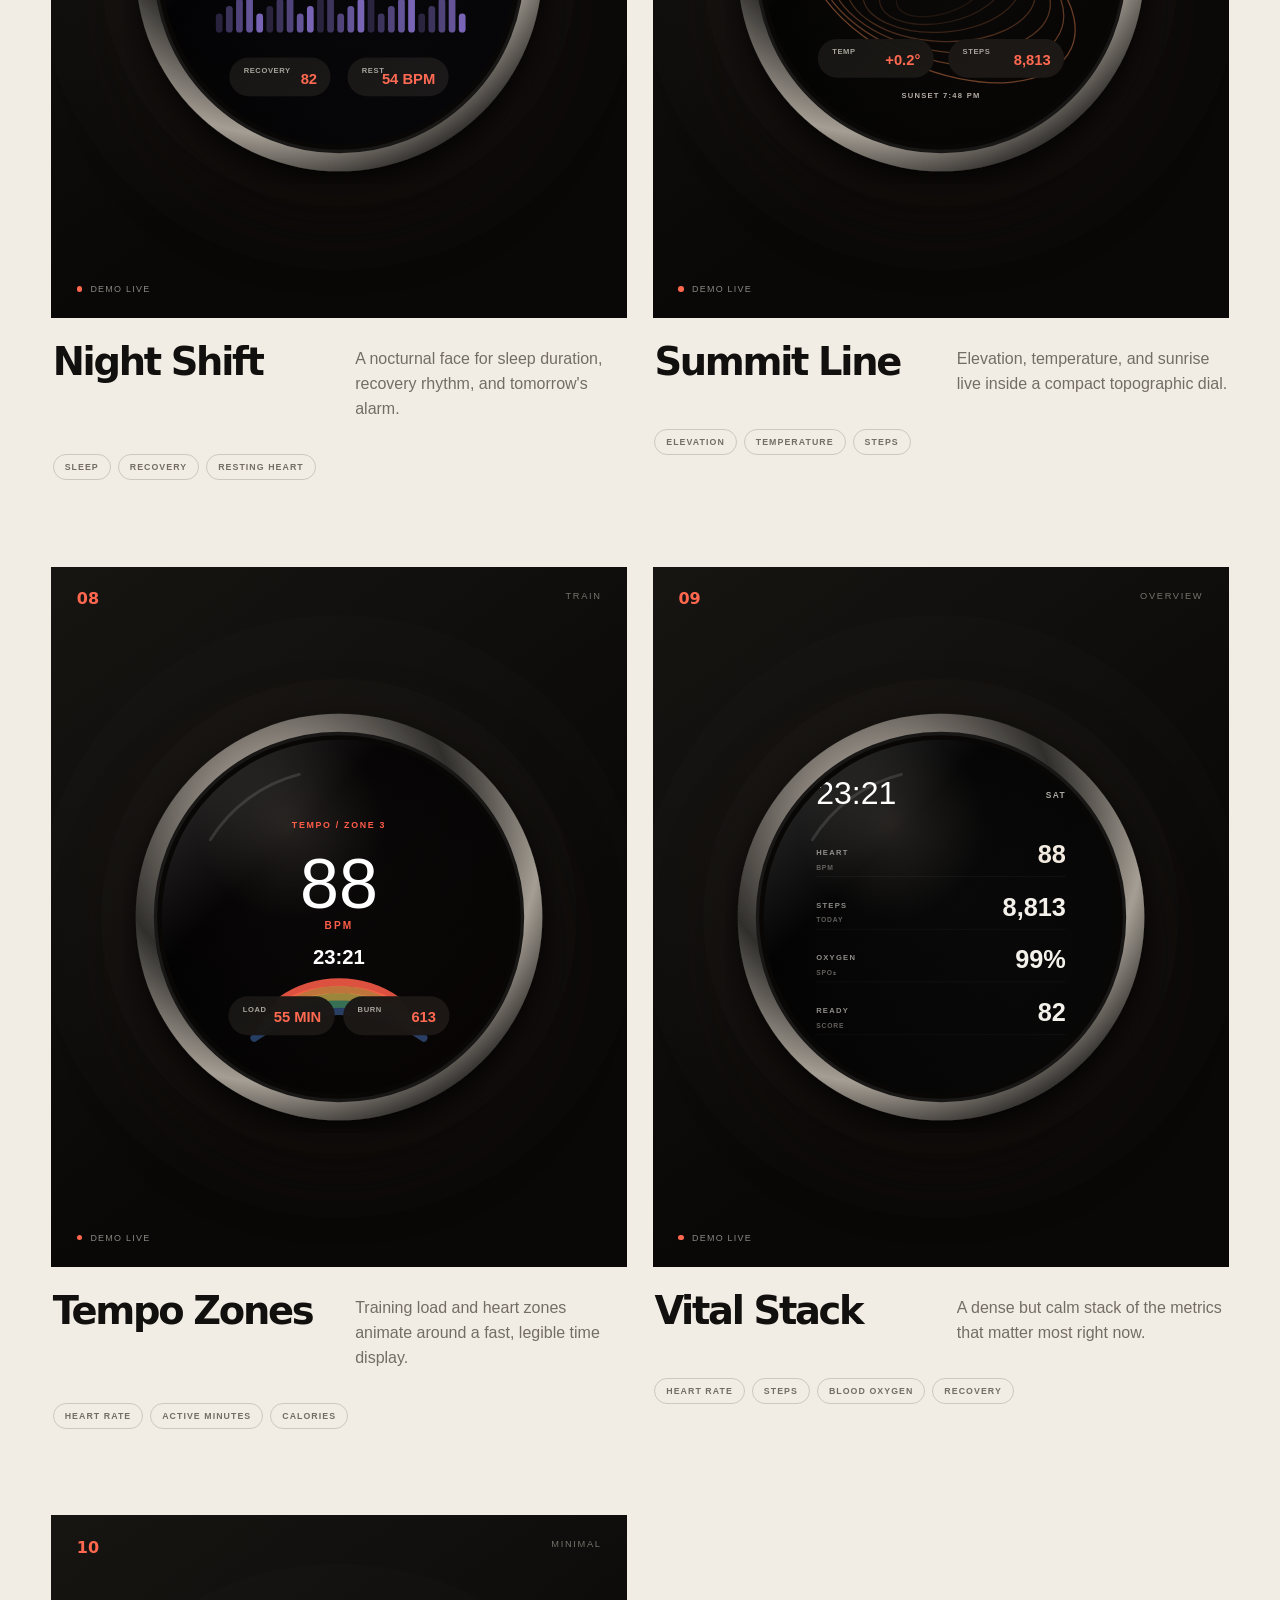
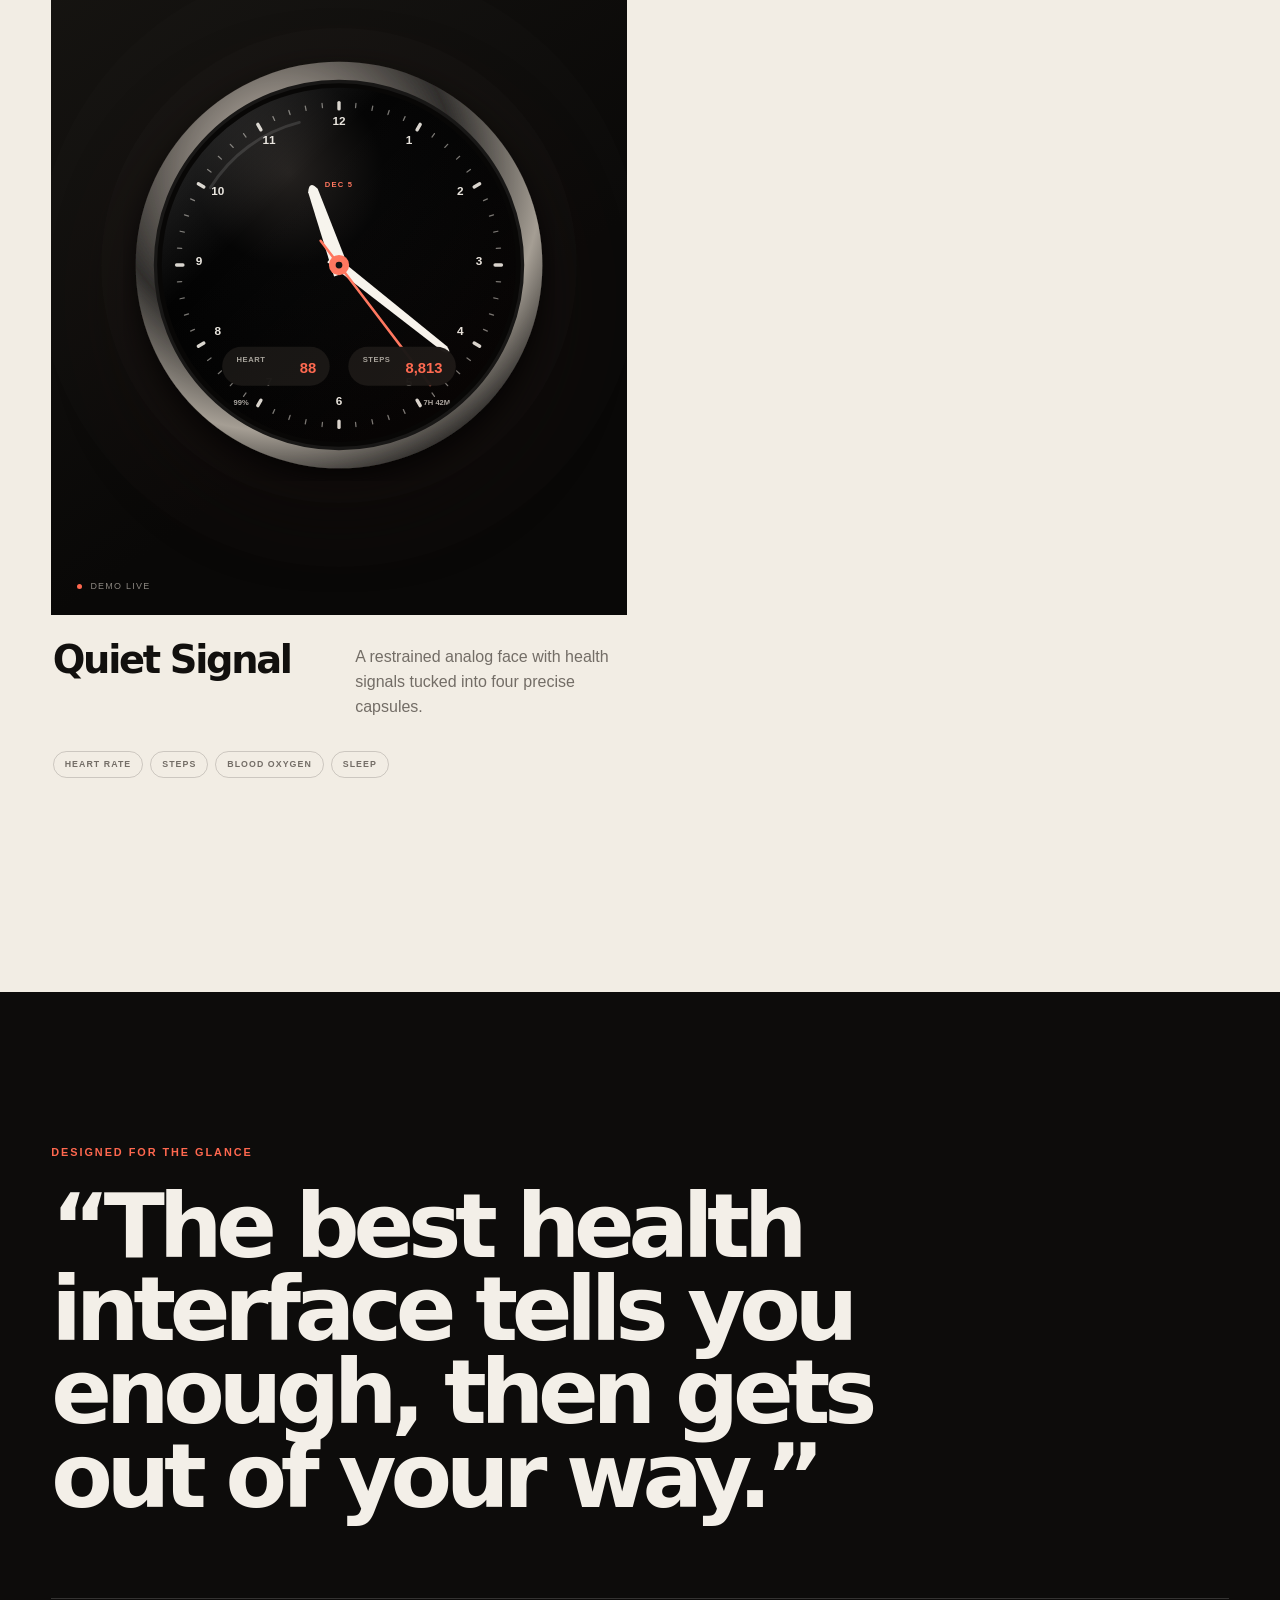
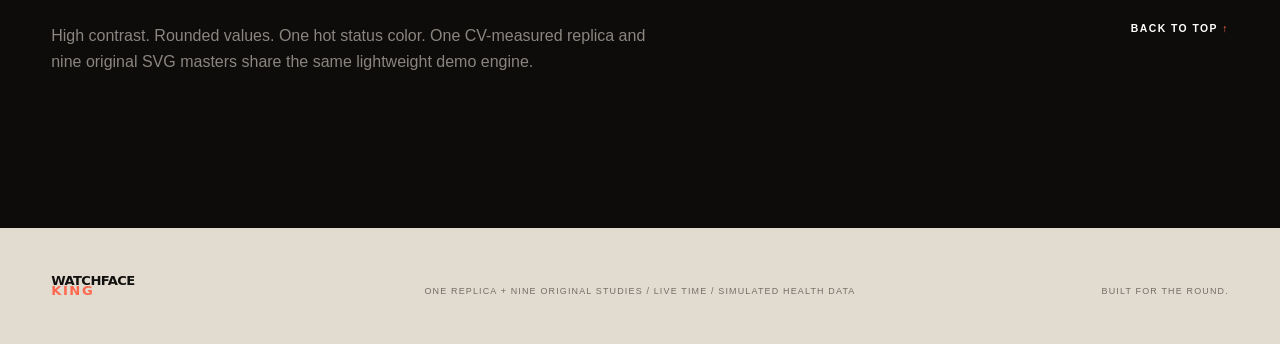
==== commit e72d8bcf: "fix: remove gauge filter bounding clips" ====
--- a/index.html
+++ b/index.html
@@ -6,12 +6,12 @@
     <meta name="theme-color" content="#f2ede4">
     <meta name="description" content="Ten original Pixel-inspired watch faces with live demo health metrics.">
     <title>WatchFaceKing — Health, by the hour</title>
-    <link rel="stylesheet" href="styles.css?v=cv-replica-10">
+    <link rel="stylesheet" href="styles.css?v=cv-replica-11">
     <script>
       window.va = window.va || function () { (window.vaq = window.vaq || []).push(arguments); };
     </script>
     <script defer src="/_vercel/insights/script.js"></script>
-    <script src="script.js?v=cv-replica-10" defer></script>
+    <script src="script.js?v=cv-replica-11" defer></script>
   </head>
   <body>
     <nav class="nav" aria-label="Primary navigation">
@@ -36,9 +36,9 @@
 
         <div class="hero-product hero-replica">
           <div class="edition-stamp" aria-hidden="true"><span>CV/FIT</span><small>22.55°</small></div>
-          <object class="hero-live-face" data="assets/watchfaces/pixel-01-ember-atlas/face.svg?v=cv-replica-10" type="image/svg+xml" aria-label="Live CV-measured replica of the supplied watch face"></object>
+          <object class="hero-live-face" data="assets/watchfaces/pixel-01-ember-atlas/face.svg?v=cv-replica-11" type="image/svg+xml" aria-label="Live CV-measured replica of the supplied watch face"></object>
           <figure class="source-reference">
-            <img src="assets/hero/pixel5-editorial.png?v=cv-replica-10" alt="Supplied angled Pixel watch TIFF reference">
+            <img src="assets/hero/pixel5-editorial.png?v=cv-replica-11" alt="Supplied angled Pixel watch TIFF reference">
             <figcaption>Source TIFF / 22.55°</figcaption>
           </figure>
           <div class="hero-proof"><strong>CV-rectified</strong><span>Ellipse → circle<br>Icons redrawn</span></div>
--- a/styles.css
+++ b/styles.css
@@ -162,7 +162,6 @@
   height: 88%;
   display: block;
   border: 0;
-  border-radius: 50%;
   filter: drop-shadow(0 2.5rem 3rem rgba(0,0,0,.48));
   pointer-events: none;
 }
@@ -375,7 +374,7 @@
 }
 
 .face-card:hover .watch-wrap { transform: scale(1.035) rotate(-1deg); }
-.watch-face { position: relative; z-index: 2; display: block; width: 100%; height: 100%; border: 0; border-radius: 50%; pointer-events: none; filter: drop-shadow(0 2rem 2.5rem rgba(0,0,0,.45)); }
+.watch-face { position: relative; z-index: 2; display: block; width: 100%; height: 100%; border: 0; pointer-events: none; filter: drop-shadow(0 2rem 2.5rem rgba(0,0,0,.45)); }
 .watch-shadow { position: absolute; inset: 20% 12% 5%; border-radius: 50%; background: var(--ember); filter: blur(75px); opacity: .1; }
 
 .face-copy { display: grid; grid-template-columns: 1fr 1fr; gap: 2rem; padding: 1.6rem .1rem 3.8rem; }
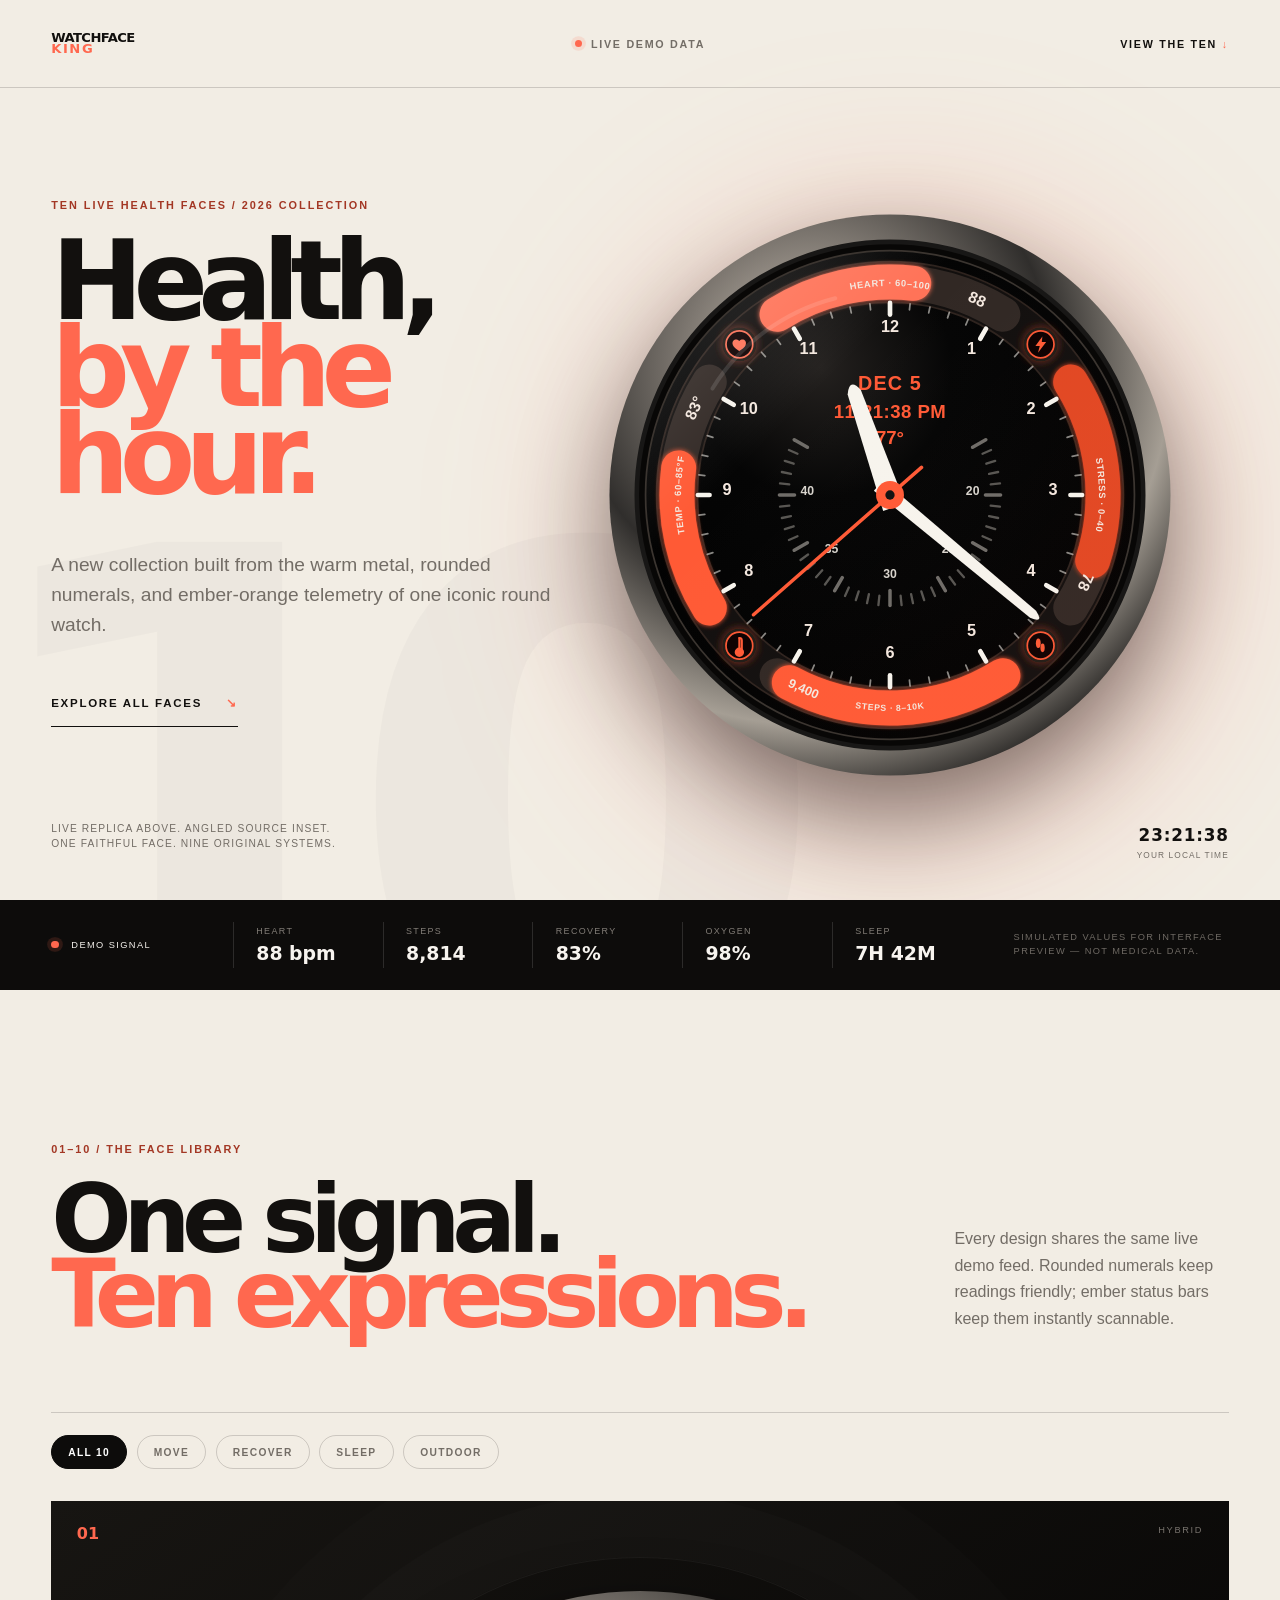
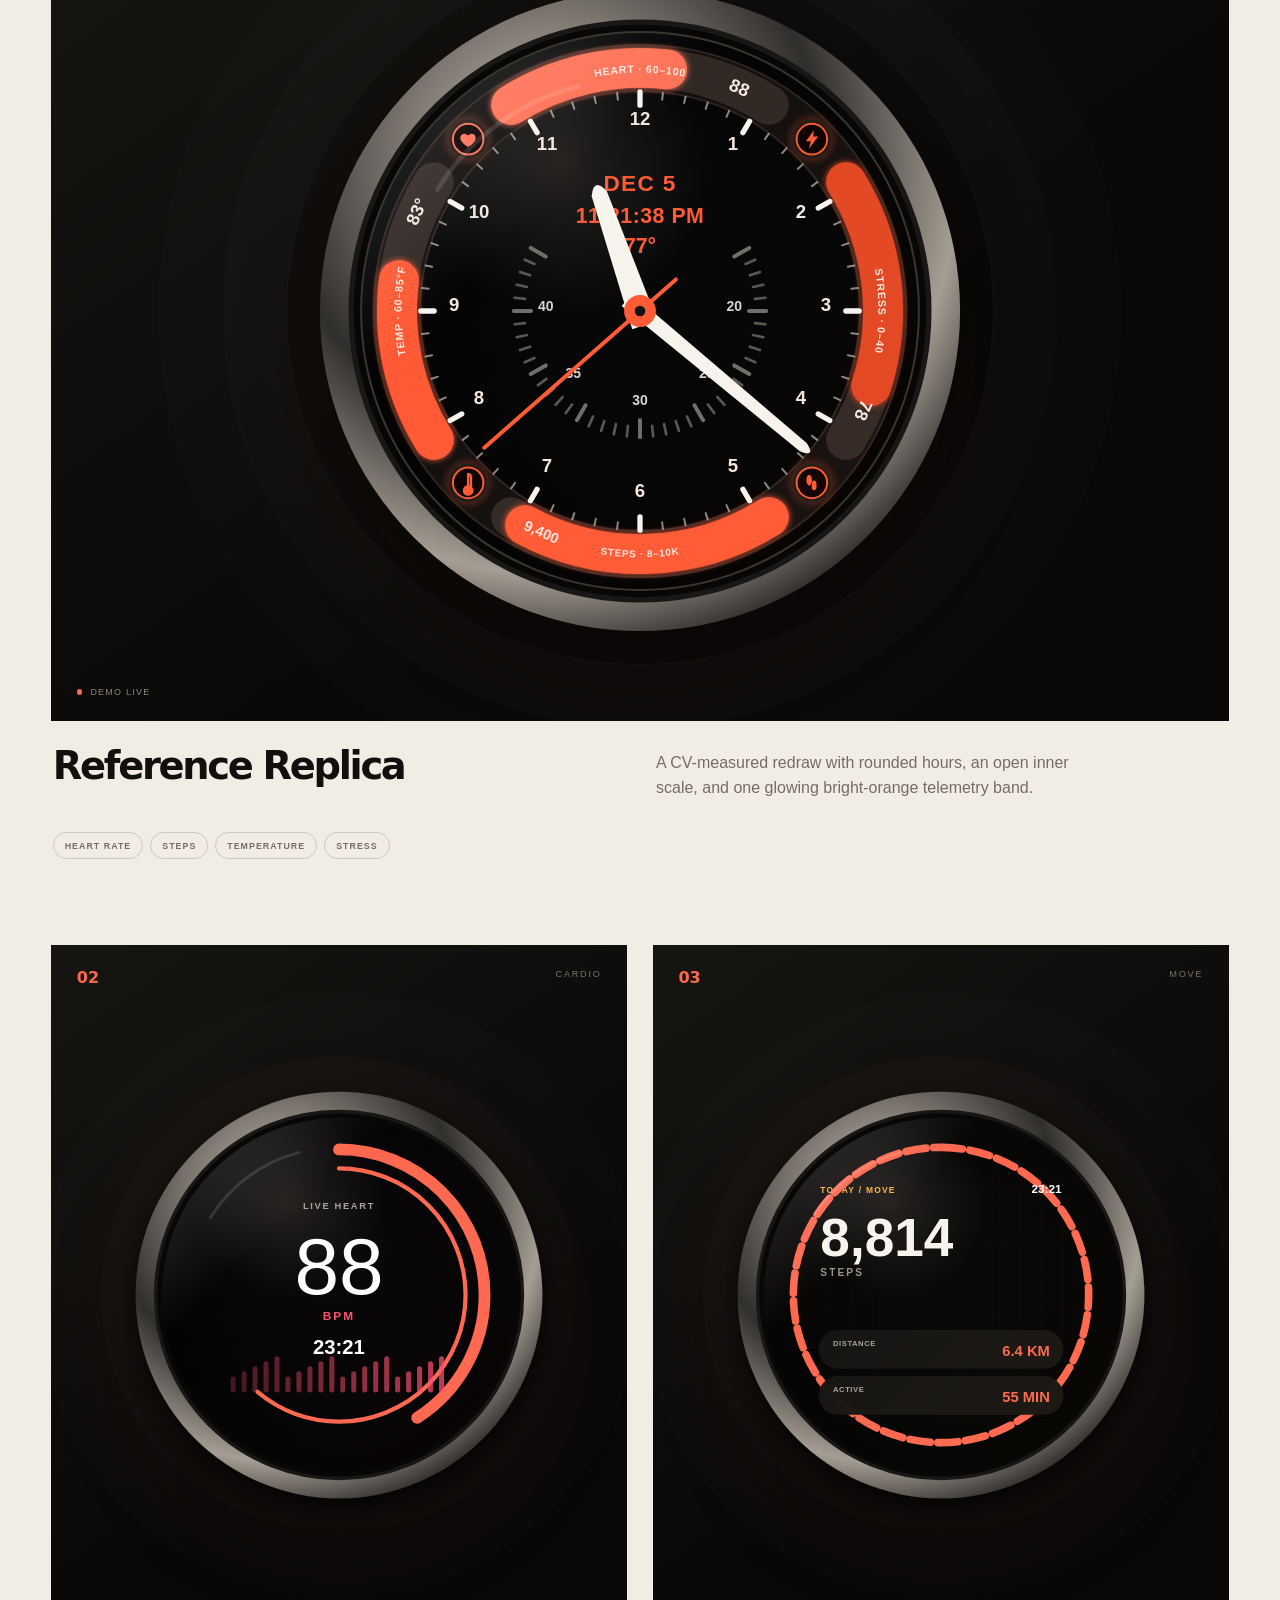
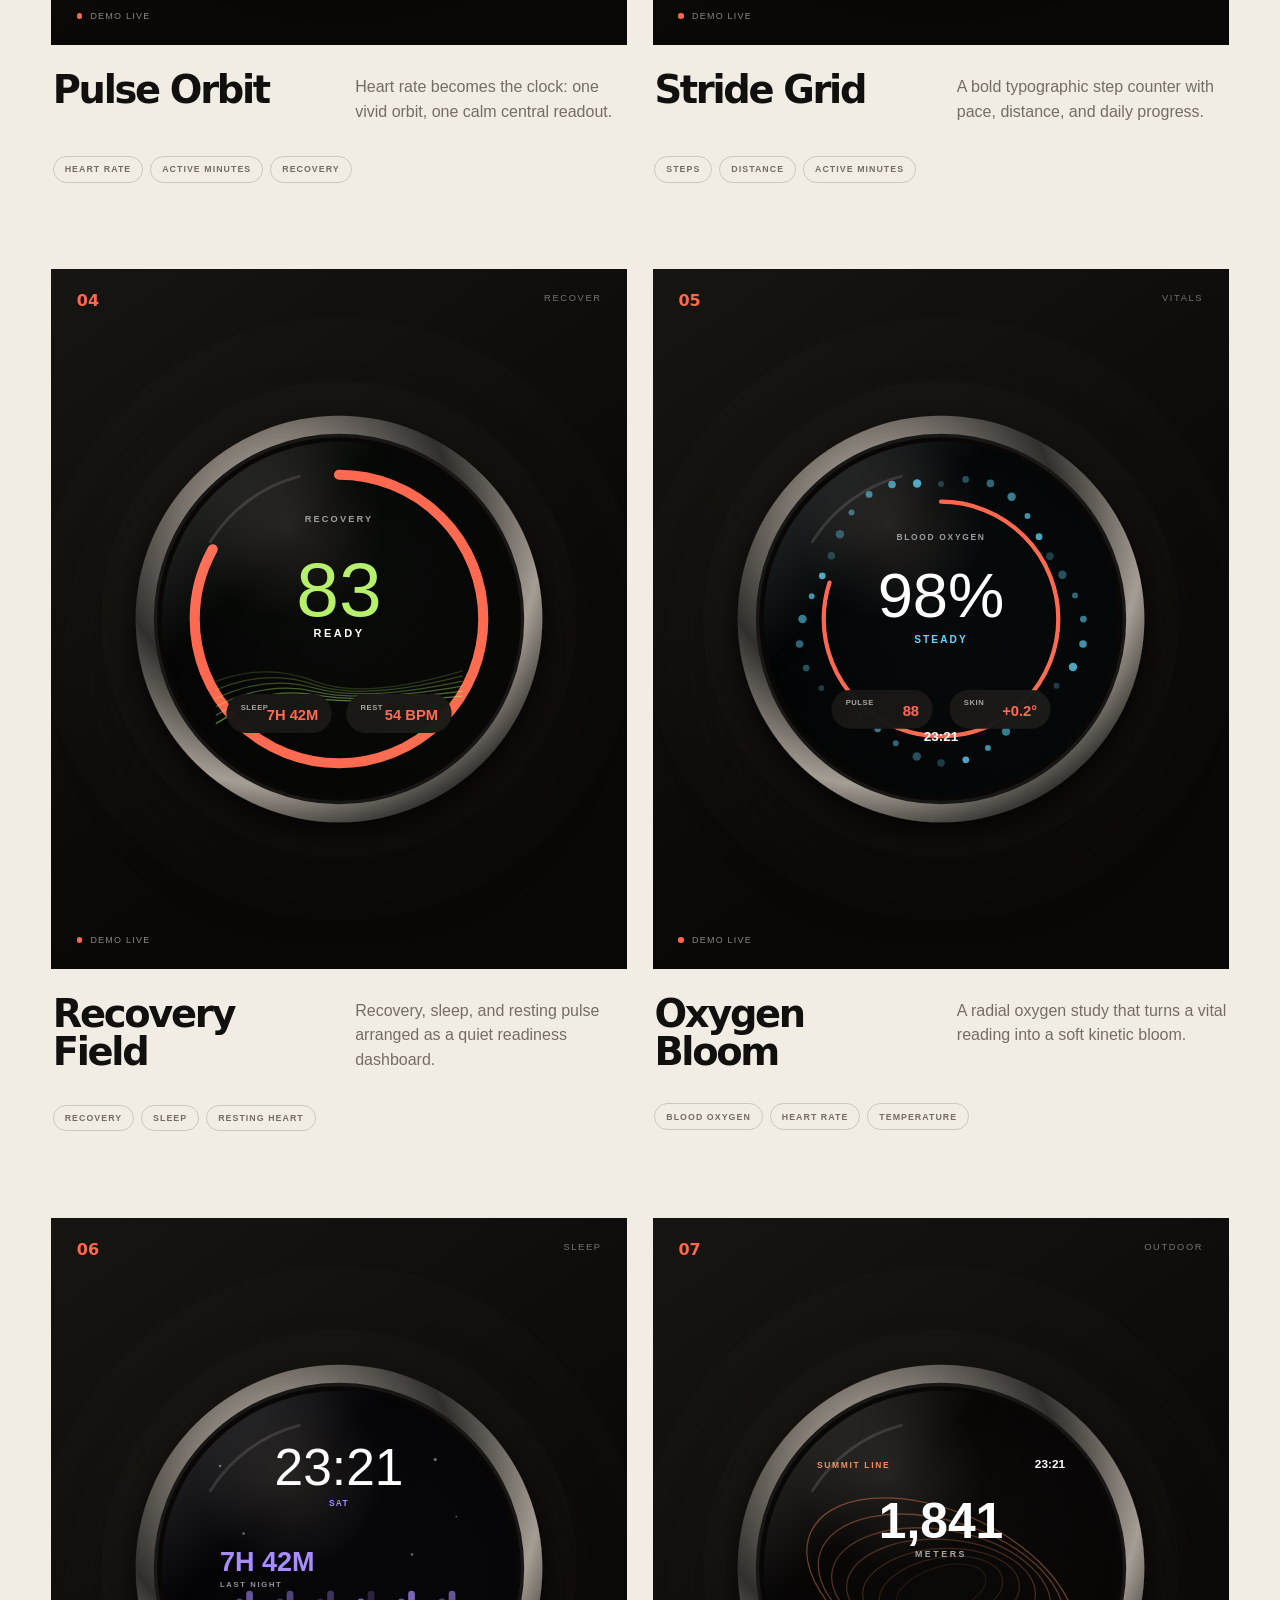
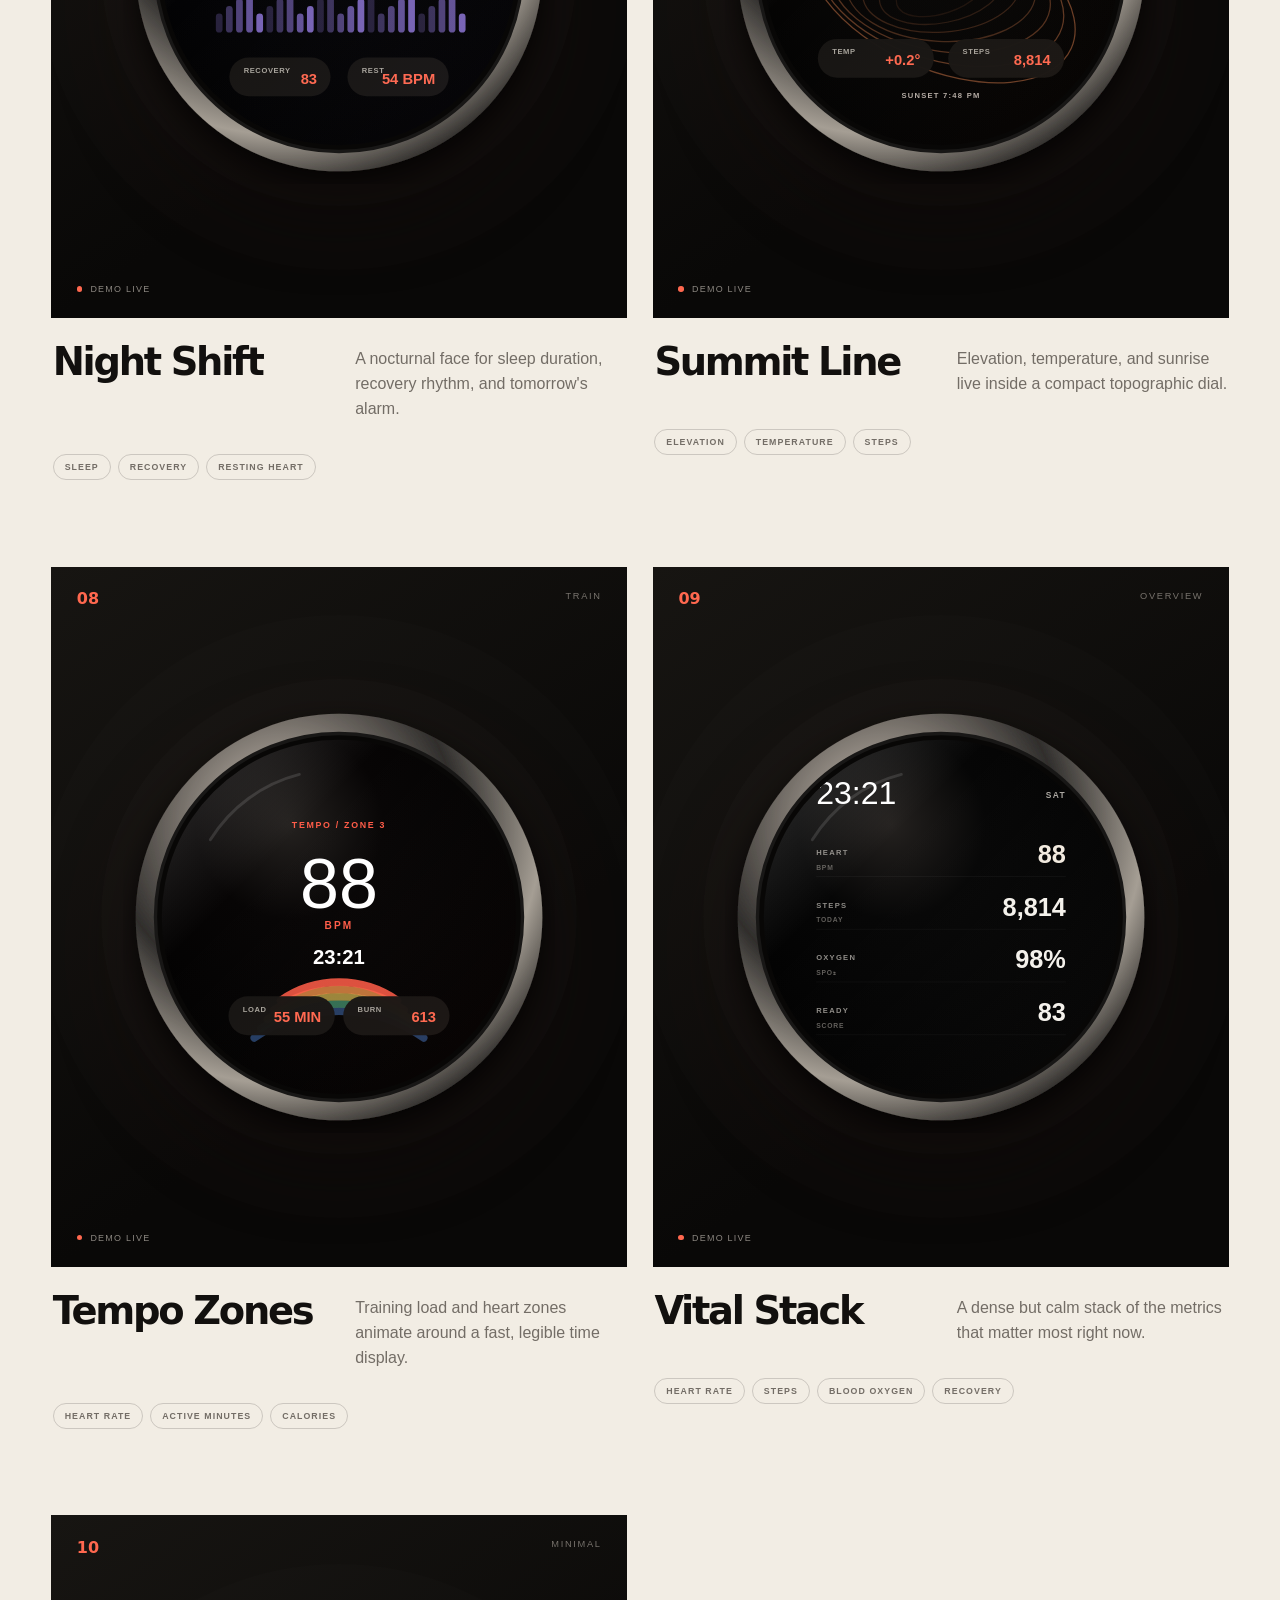
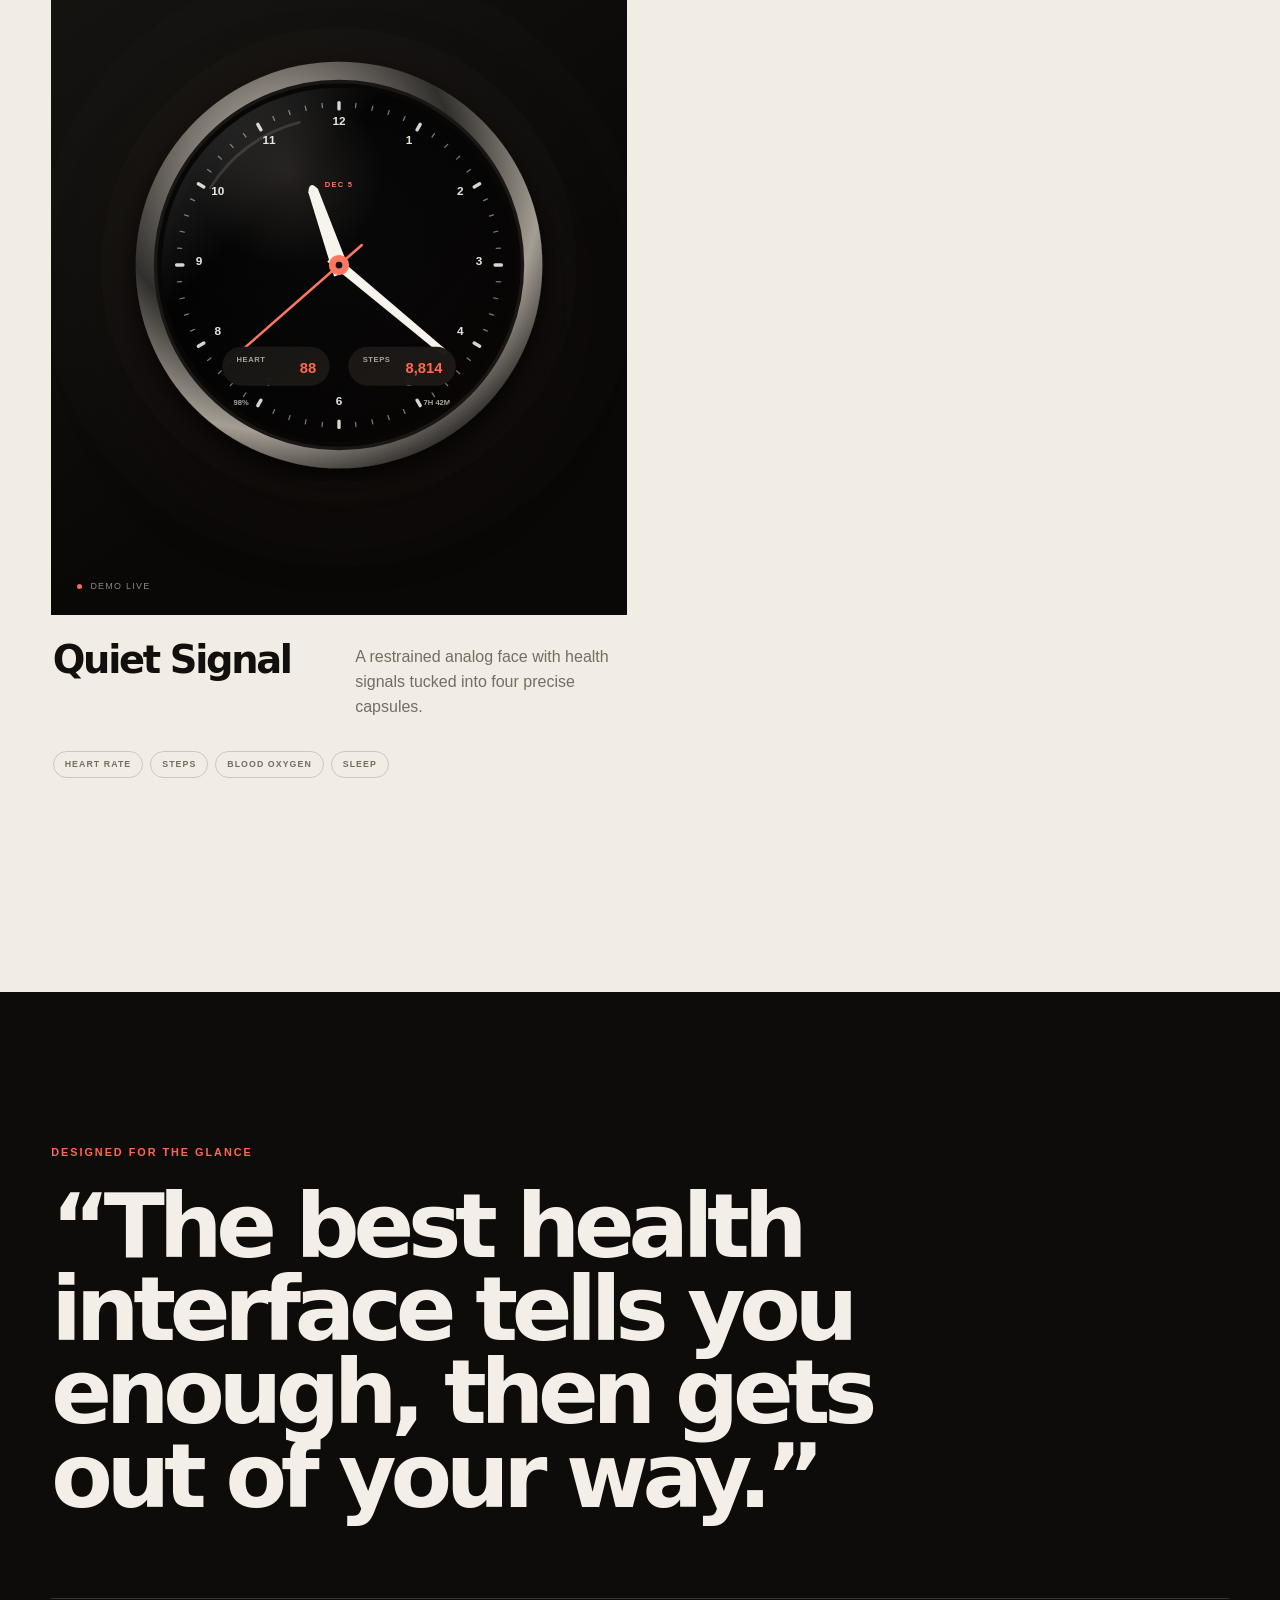
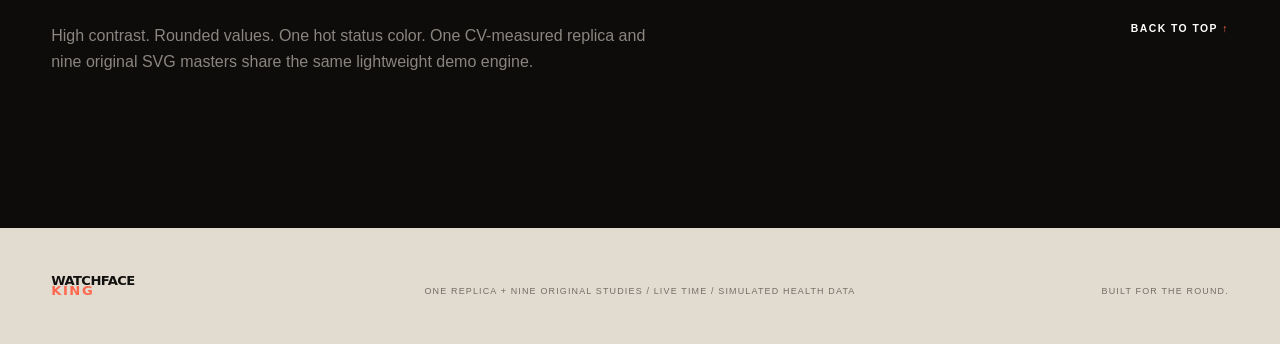
==== commit 3afb80b7: "fix: center circular meter values" ====
--- a/index.html
+++ b/index.html
@@ -6,12 +6,12 @@
     <meta name="theme-color" content="#f2ede4">
     <meta name="description" content="Ten original Pixel-inspired watch faces with live demo health metrics.">
     <title>WatchFaceKing — Health, by the hour</title>
-    <link rel="stylesheet" href="styles.css?v=cv-replica-11">
+    <link rel="stylesheet" href="styles.css?v=cv-replica-12">
     <script>
       window.va = window.va || function () { (window.vaq = window.vaq || []).push(arguments); };
     </script>
     <script defer src="/_vercel/insights/script.js"></script>
-    <script src="script.js?v=cv-replica-11" defer></script>
+    <script src="script.js?v=cv-replica-12" defer></script>
   </head>
   <body>
     <nav class="nav" aria-label="Primary navigation">
@@ -36,9 +36,9 @@
 
         <div class="hero-product hero-replica">
           <div class="edition-stamp" aria-hidden="true"><span>CV/FIT</span><small>22.55°</small></div>
-          <object class="hero-live-face" data="assets/watchfaces/pixel-01-ember-atlas/face.svg?v=cv-replica-11" type="image/svg+xml" aria-label="Live CV-measured replica of the supplied watch face"></object>
+          <object class="hero-live-face" data="assets/watchfaces/pixel-01-ember-atlas/face.svg?v=cv-replica-12" type="image/svg+xml" aria-label="Live CV-measured replica of the supplied watch face"></object>
           <figure class="source-reference">
-            <img src="assets/hero/pixel5-editorial.png?v=cv-replica-11" alt="Supplied angled Pixel watch TIFF reference">
+            <img src="assets/hero/pixel5-editorial.png?v=cv-replica-12" alt="Supplied angled Pixel watch TIFF reference">
             <figcaption>Source TIFF / 22.55°</figcaption>
           </figure>
           <div class="hero-proof"><strong>CV-rectified</strong><span>Ellipse → circle<br>Icons redrawn</span></div>
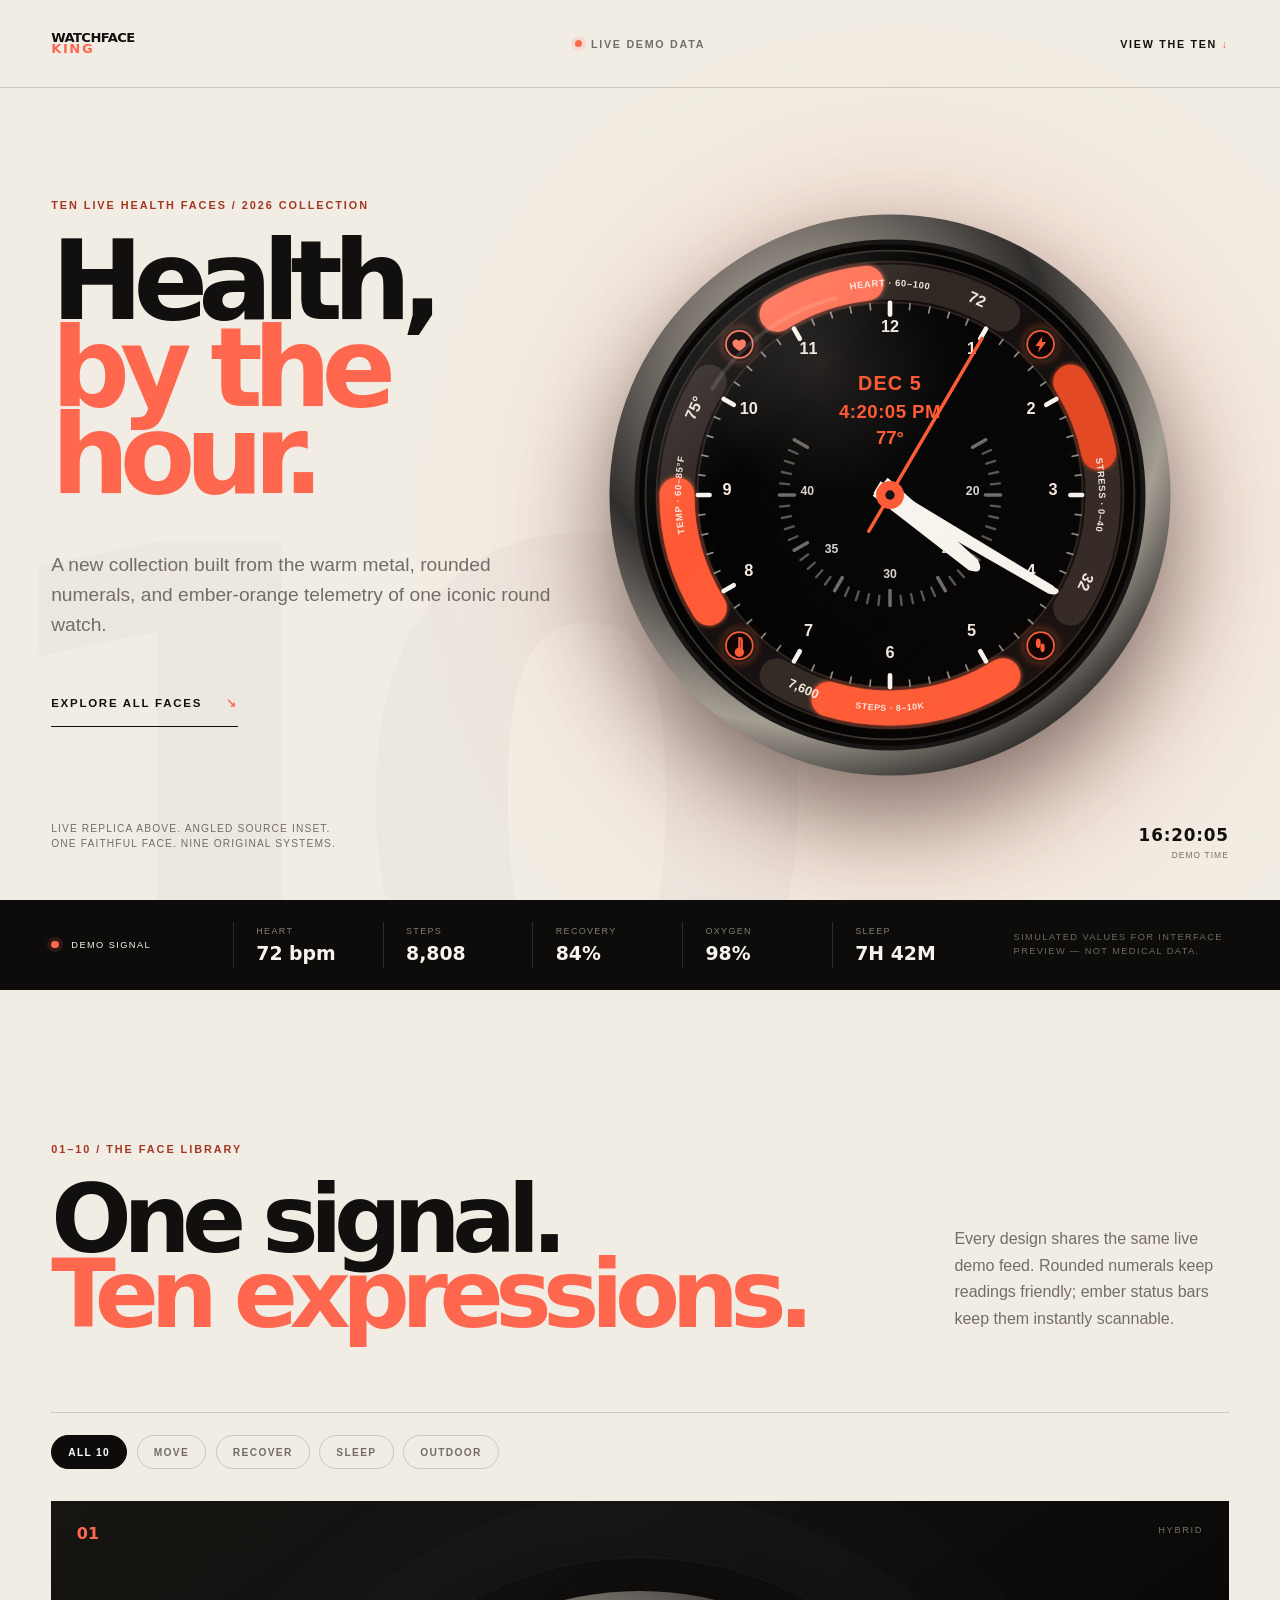
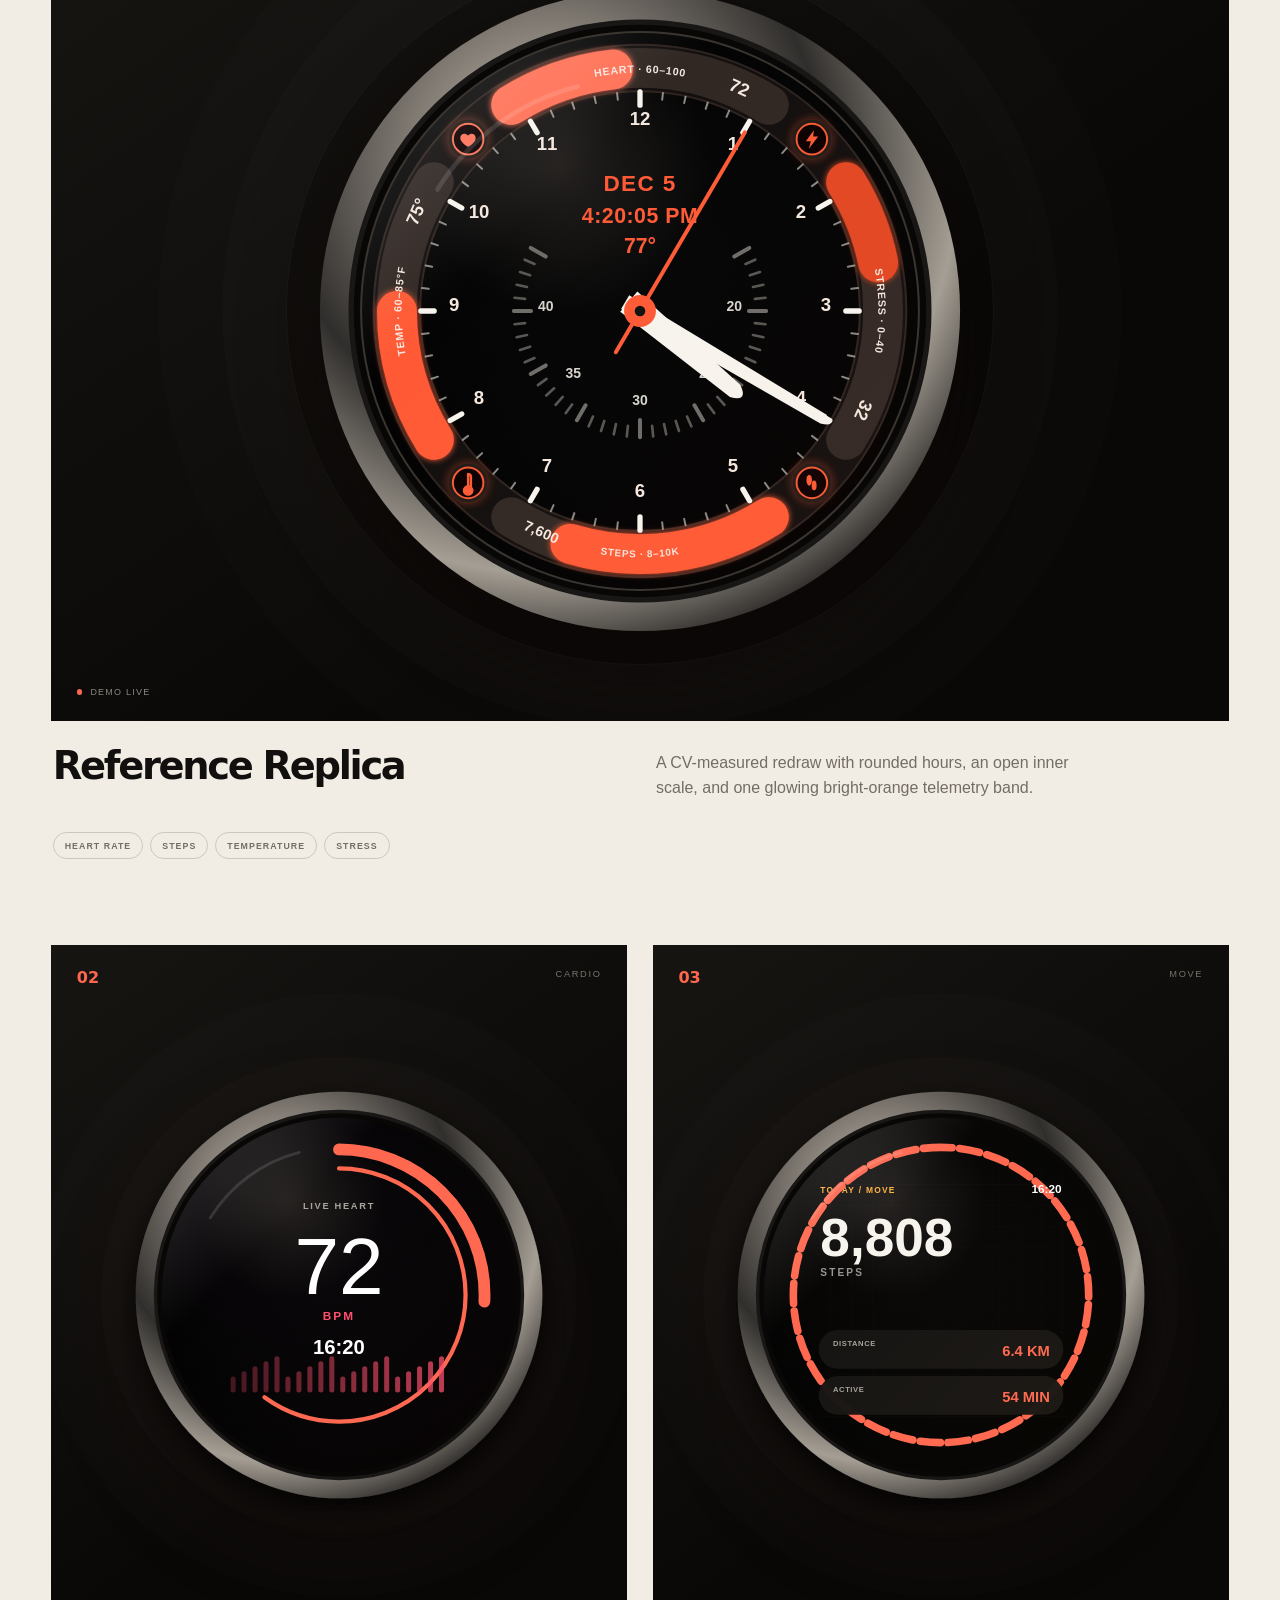
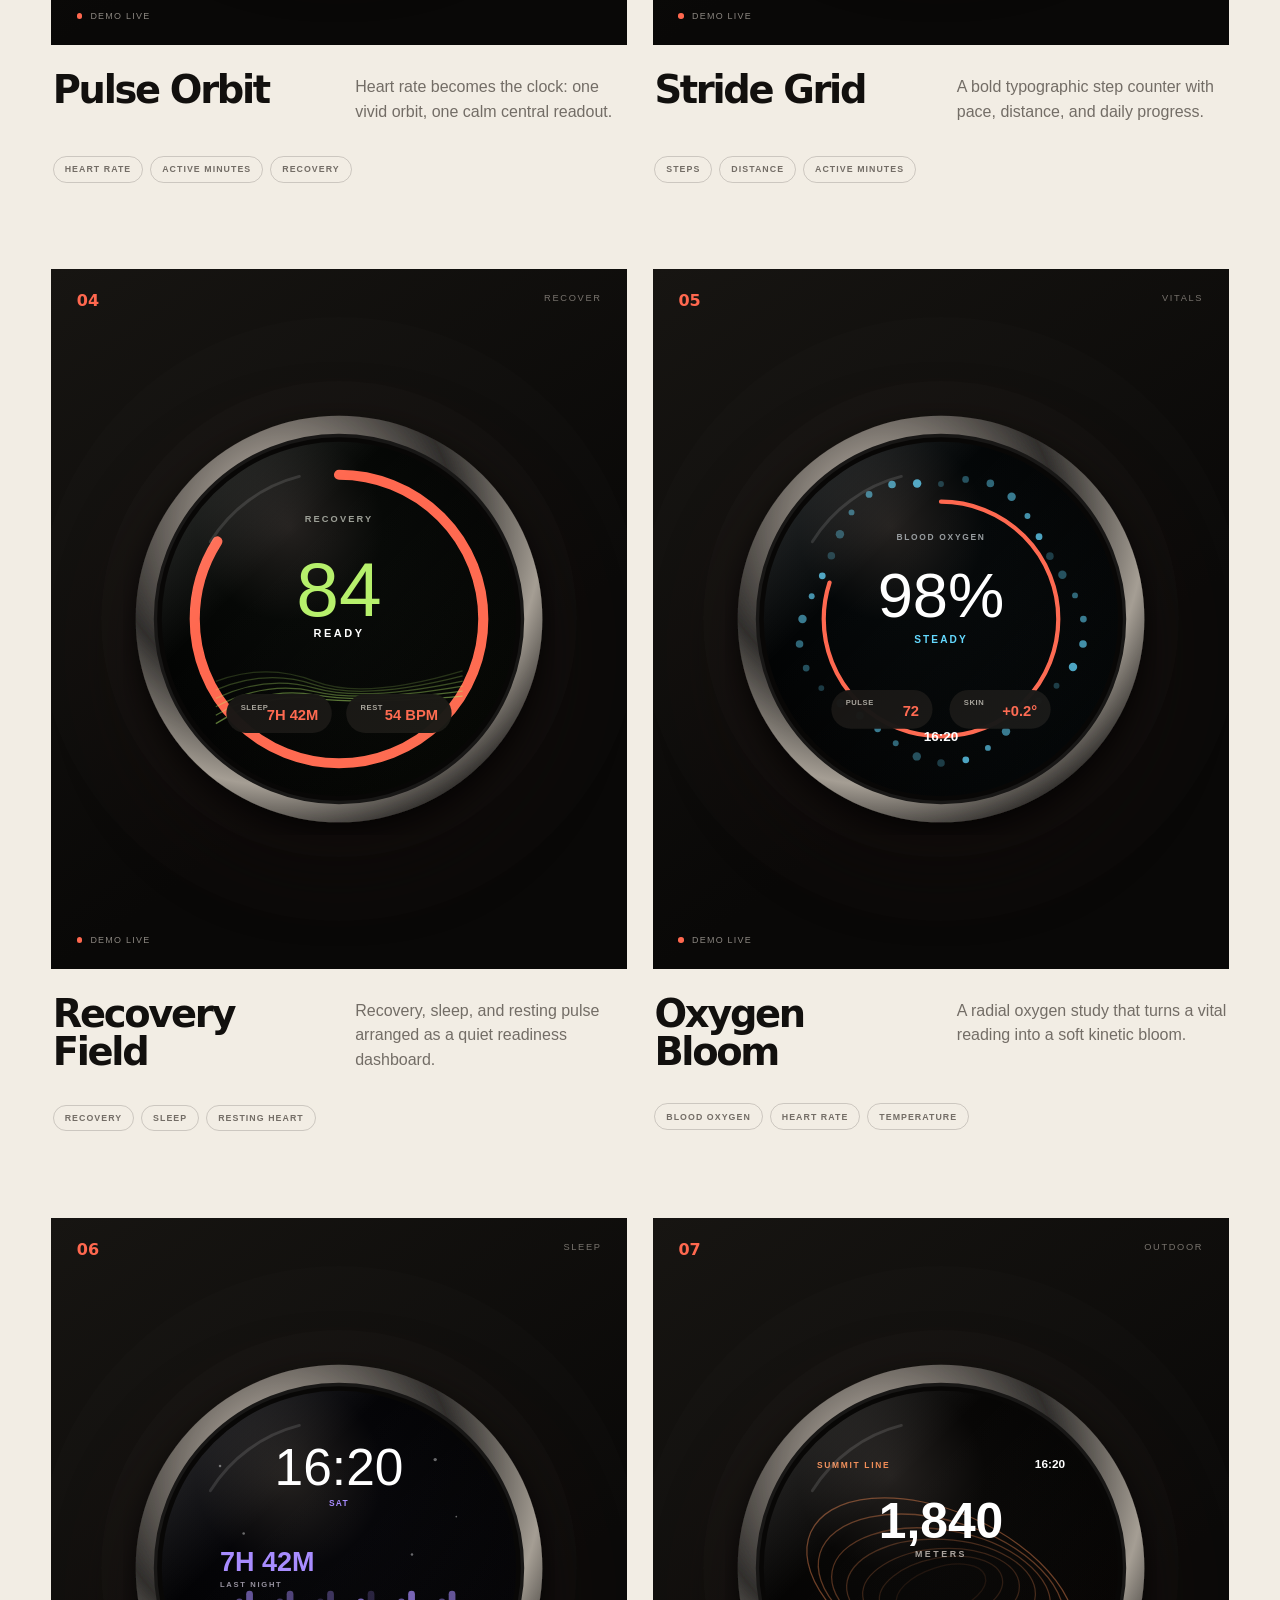
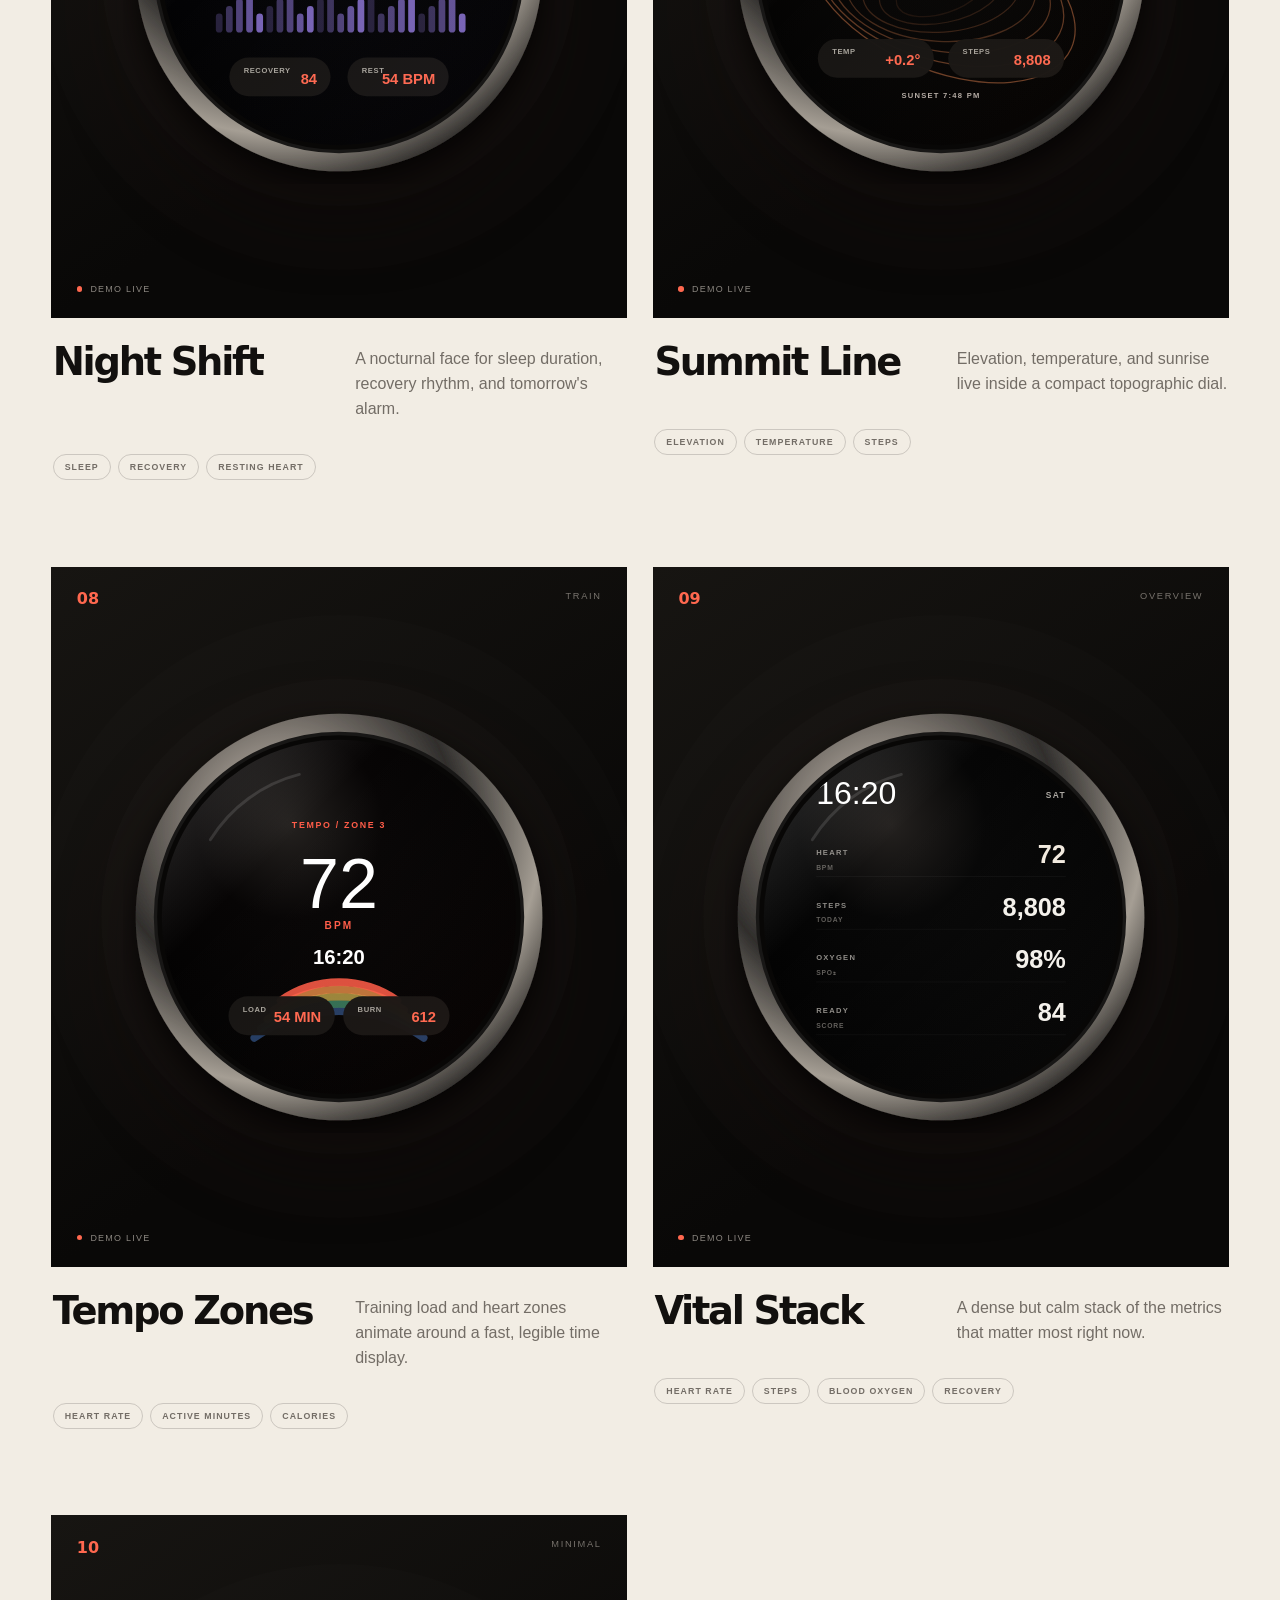
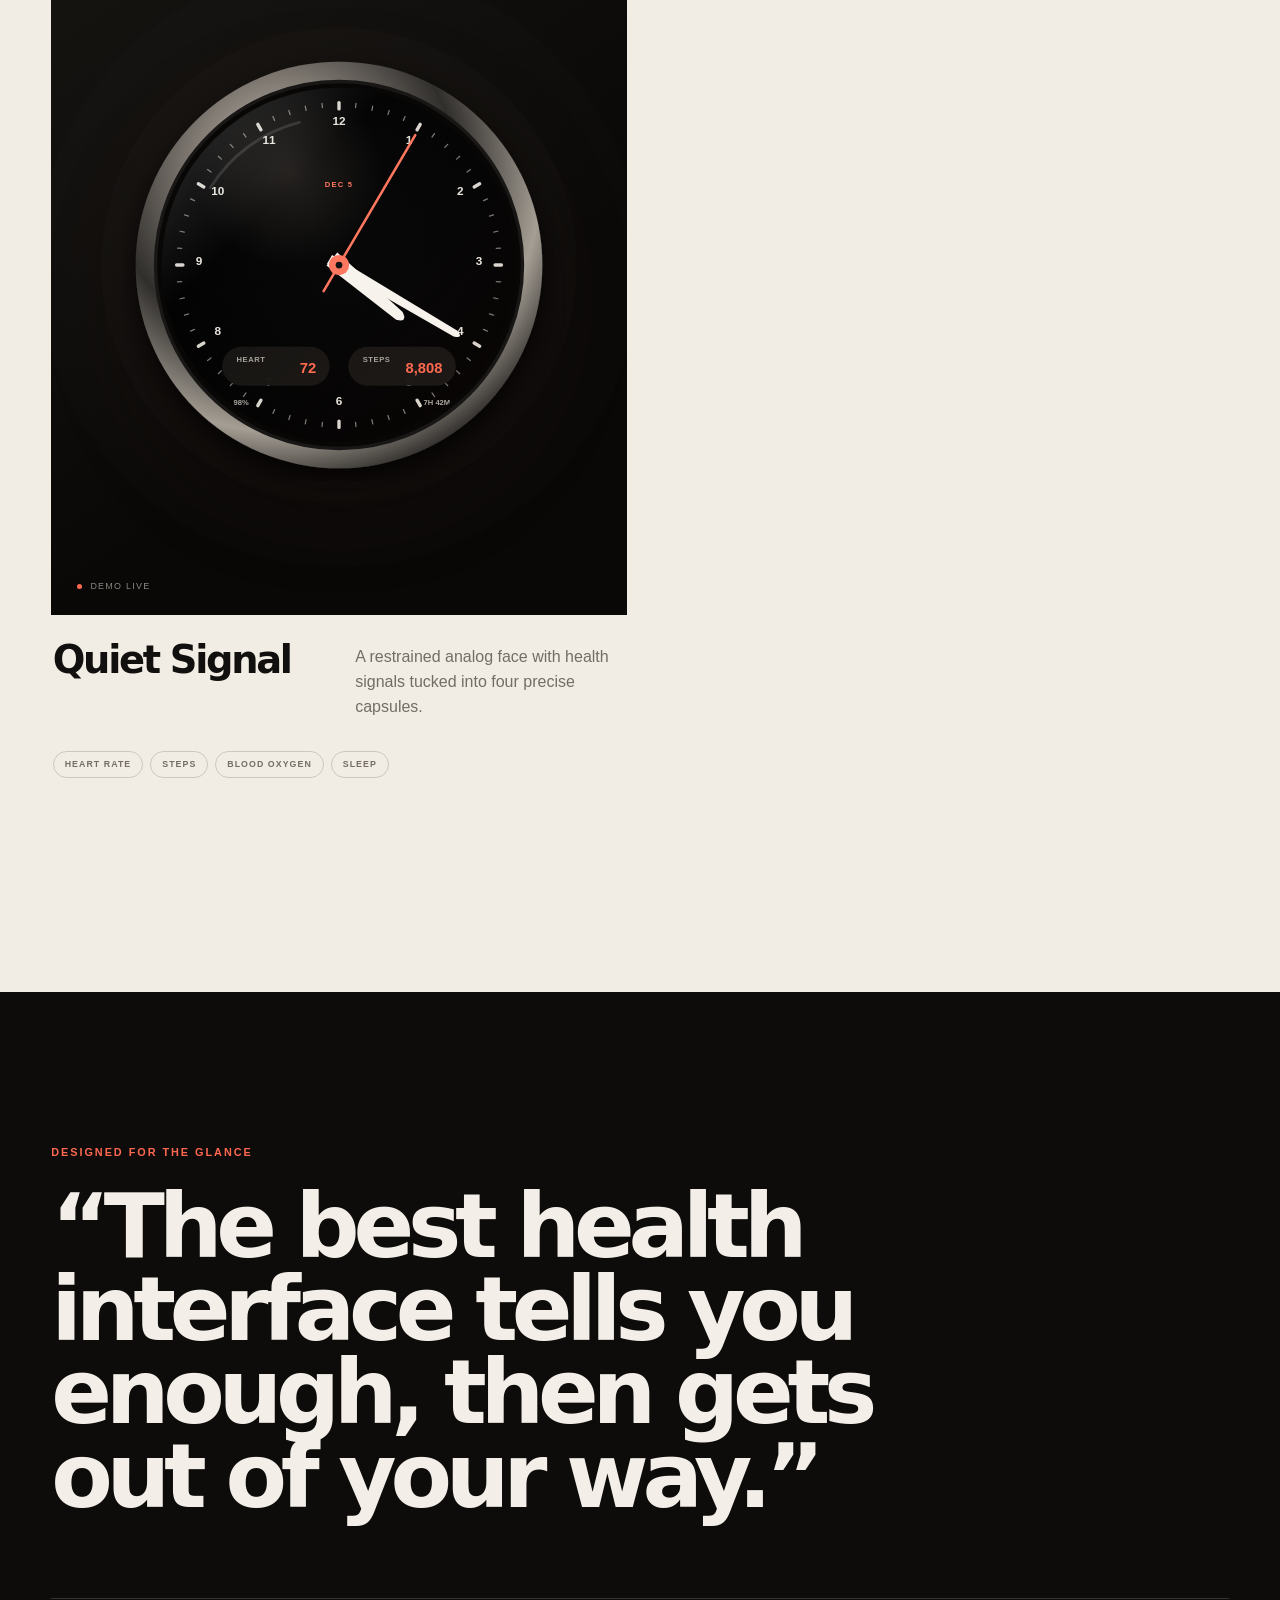
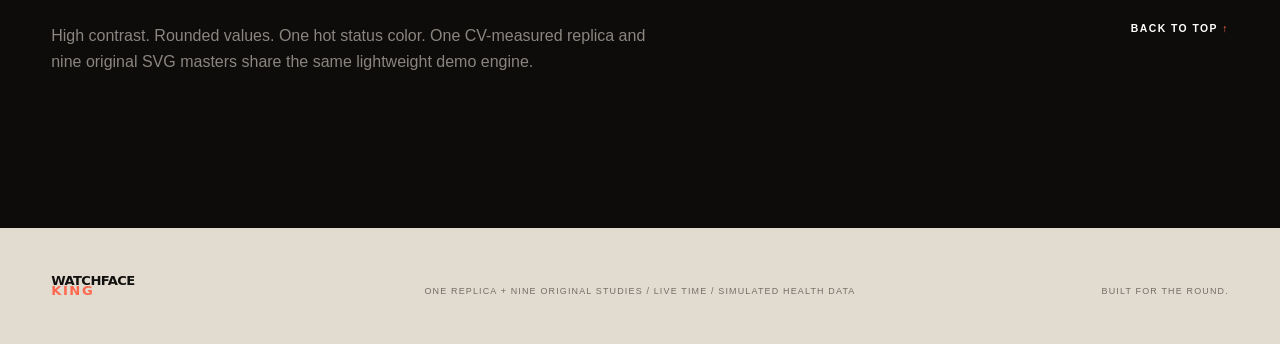
==== commit 6bc4dcd0: "feat: start demo clock at 4:20" ====
--- a/index.html
+++ b/index.html
@@ -6,12 +6,12 @@
     <meta name="theme-color" content="#f2ede4">
     <meta name="description" content="Ten original Pixel-inspired watch faces with live demo health metrics.">
     <title>WatchFaceKing — Health, by the hour</title>
-    <link rel="stylesheet" href="styles.css?v=cv-replica-12">
+    <link rel="stylesheet" href="styles.css?v=cv-replica-13">
     <script>
       window.va = window.va || function () { (window.vaq = window.vaq || []).push(arguments); };
     </script>
     <script defer src="/_vercel/insights/script.js"></script>
-    <script src="script.js?v=cv-replica-12" defer></script>
+    <script src="script.js?v=cv-replica-13" defer></script>
   </head>
   <body>
     <nav class="nav" aria-label="Primary navigation">
@@ -36,9 +36,9 @@
 
         <div class="hero-product hero-replica">
           <div class="edition-stamp" aria-hidden="true"><span>CV/FIT</span><small>22.55°</small></div>
-          <object class="hero-live-face" data="assets/watchfaces/pixel-01-ember-atlas/face.svg?v=cv-replica-12" type="image/svg+xml" aria-label="Live CV-measured replica of the supplied watch face"></object>
+          <object class="hero-live-face" data="assets/watchfaces/pixel-01-ember-atlas/face.svg?v=cv-replica-13" type="image/svg+xml" aria-label="Live CV-measured replica of the supplied watch face"></object>
           <figure class="source-reference">
-            <img src="assets/hero/pixel5-editorial.png?v=cv-replica-12" alt="Supplied angled Pixel watch TIFF reference">
+            <img src="assets/hero/pixel5-editorial.png?v=cv-replica-13" alt="Supplied angled Pixel watch TIFF reference">
             <figcaption>Source TIFF / 22.55°</figcaption>
           </figure>
           <div class="hero-proof"><strong>CV-rectified</strong><span>Ellipse → circle<br>Icons redrawn</span></div>
@@ -50,7 +50,7 @@
 
         <div class="hero-footer">
           <p>Live replica above. Angled source inset.<br>One faithful face. Nine original systems.</p>
-          <div class="hero-time"><span data-demo="time_seconds">10:09:36</span><small>YOUR LOCAL TIME</small></div>
+          <div class="hero-time"><span data-demo="time_seconds">16:20:00</span><small>DEMO TIME</small></div>
         </div>
       </section>
 
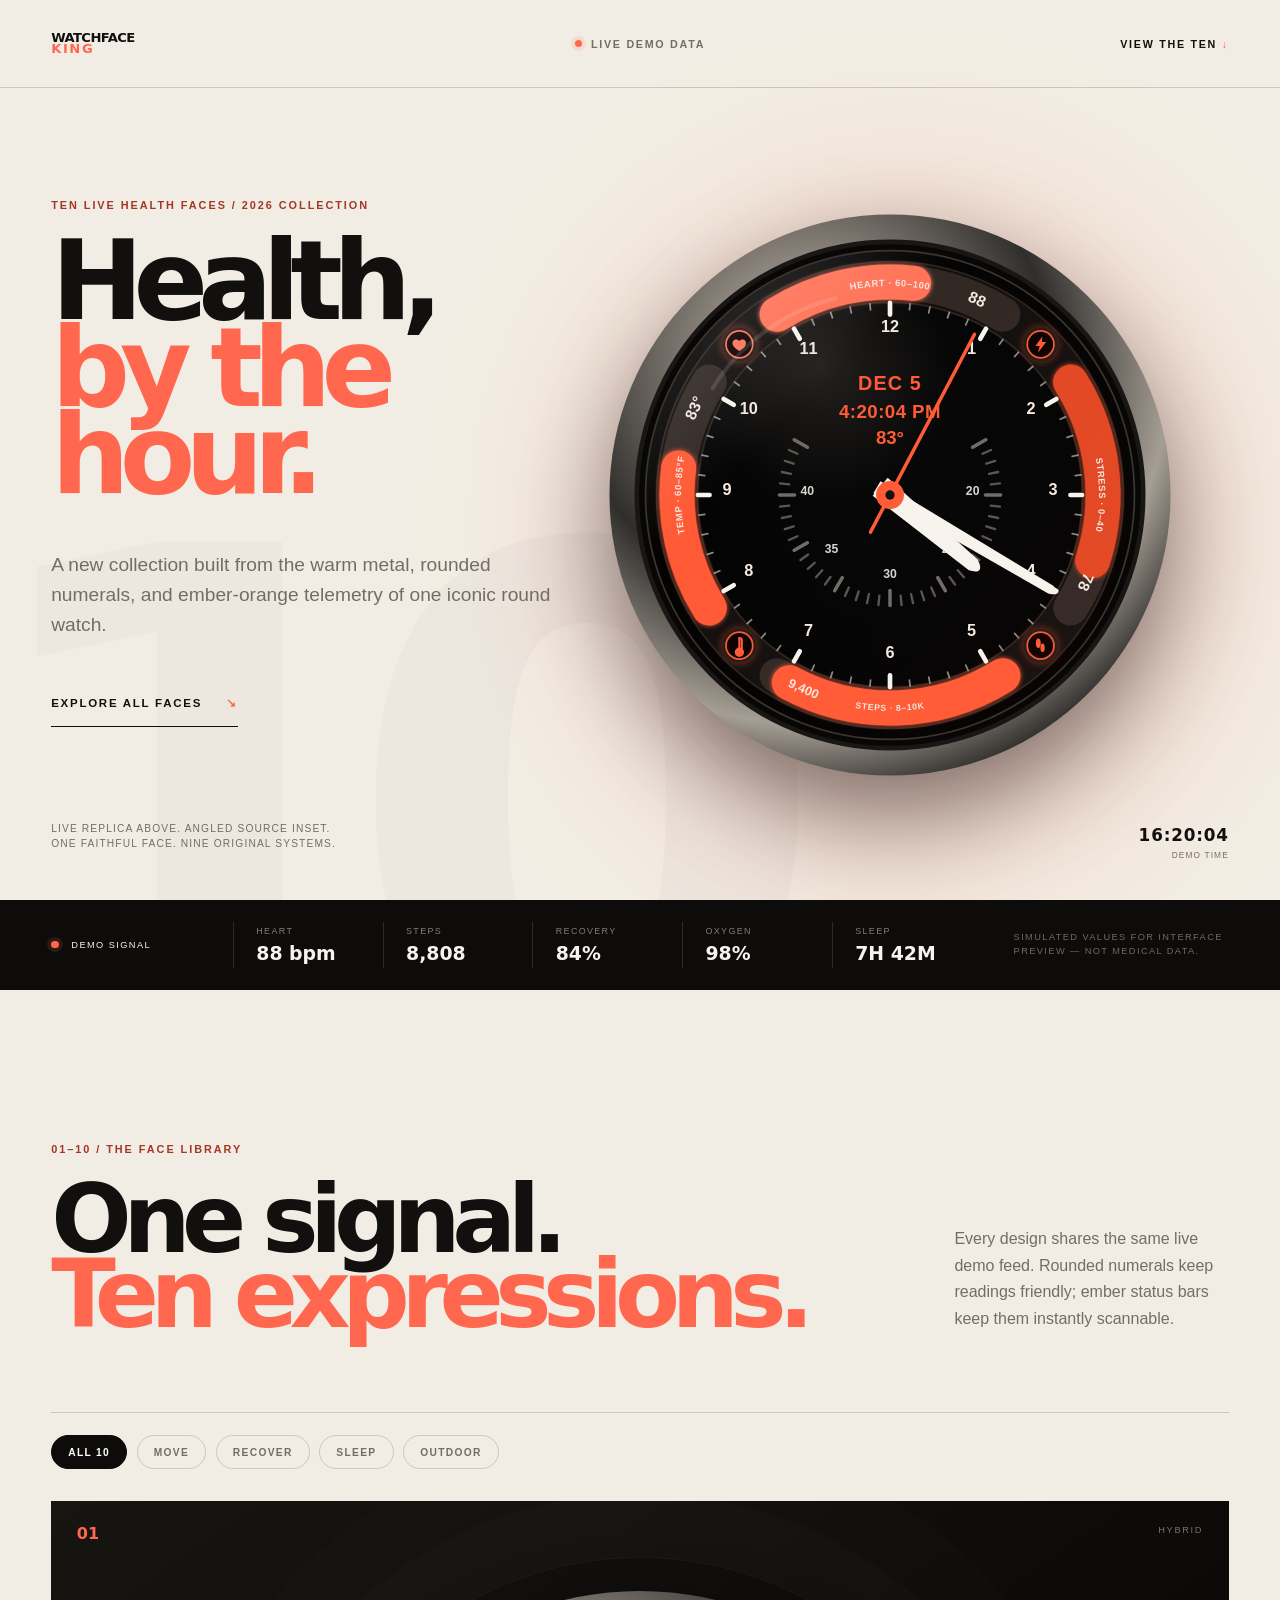
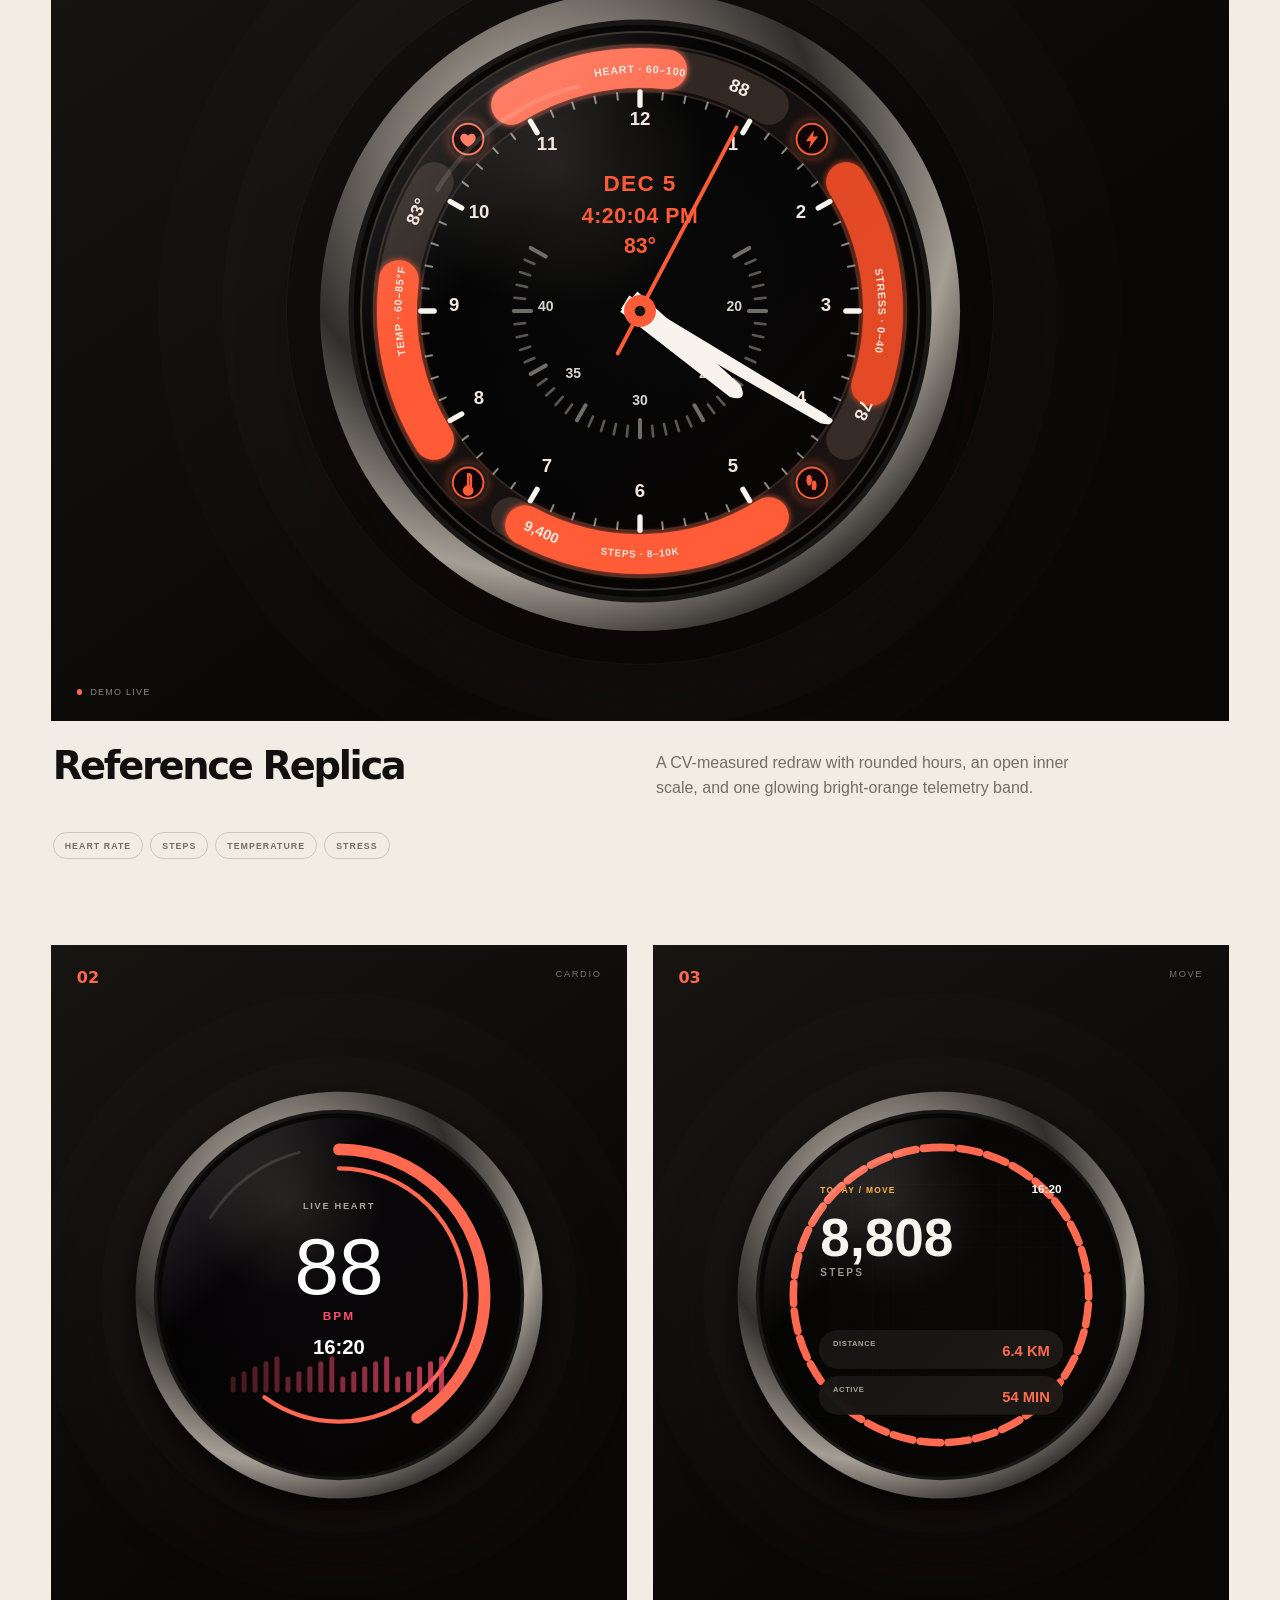
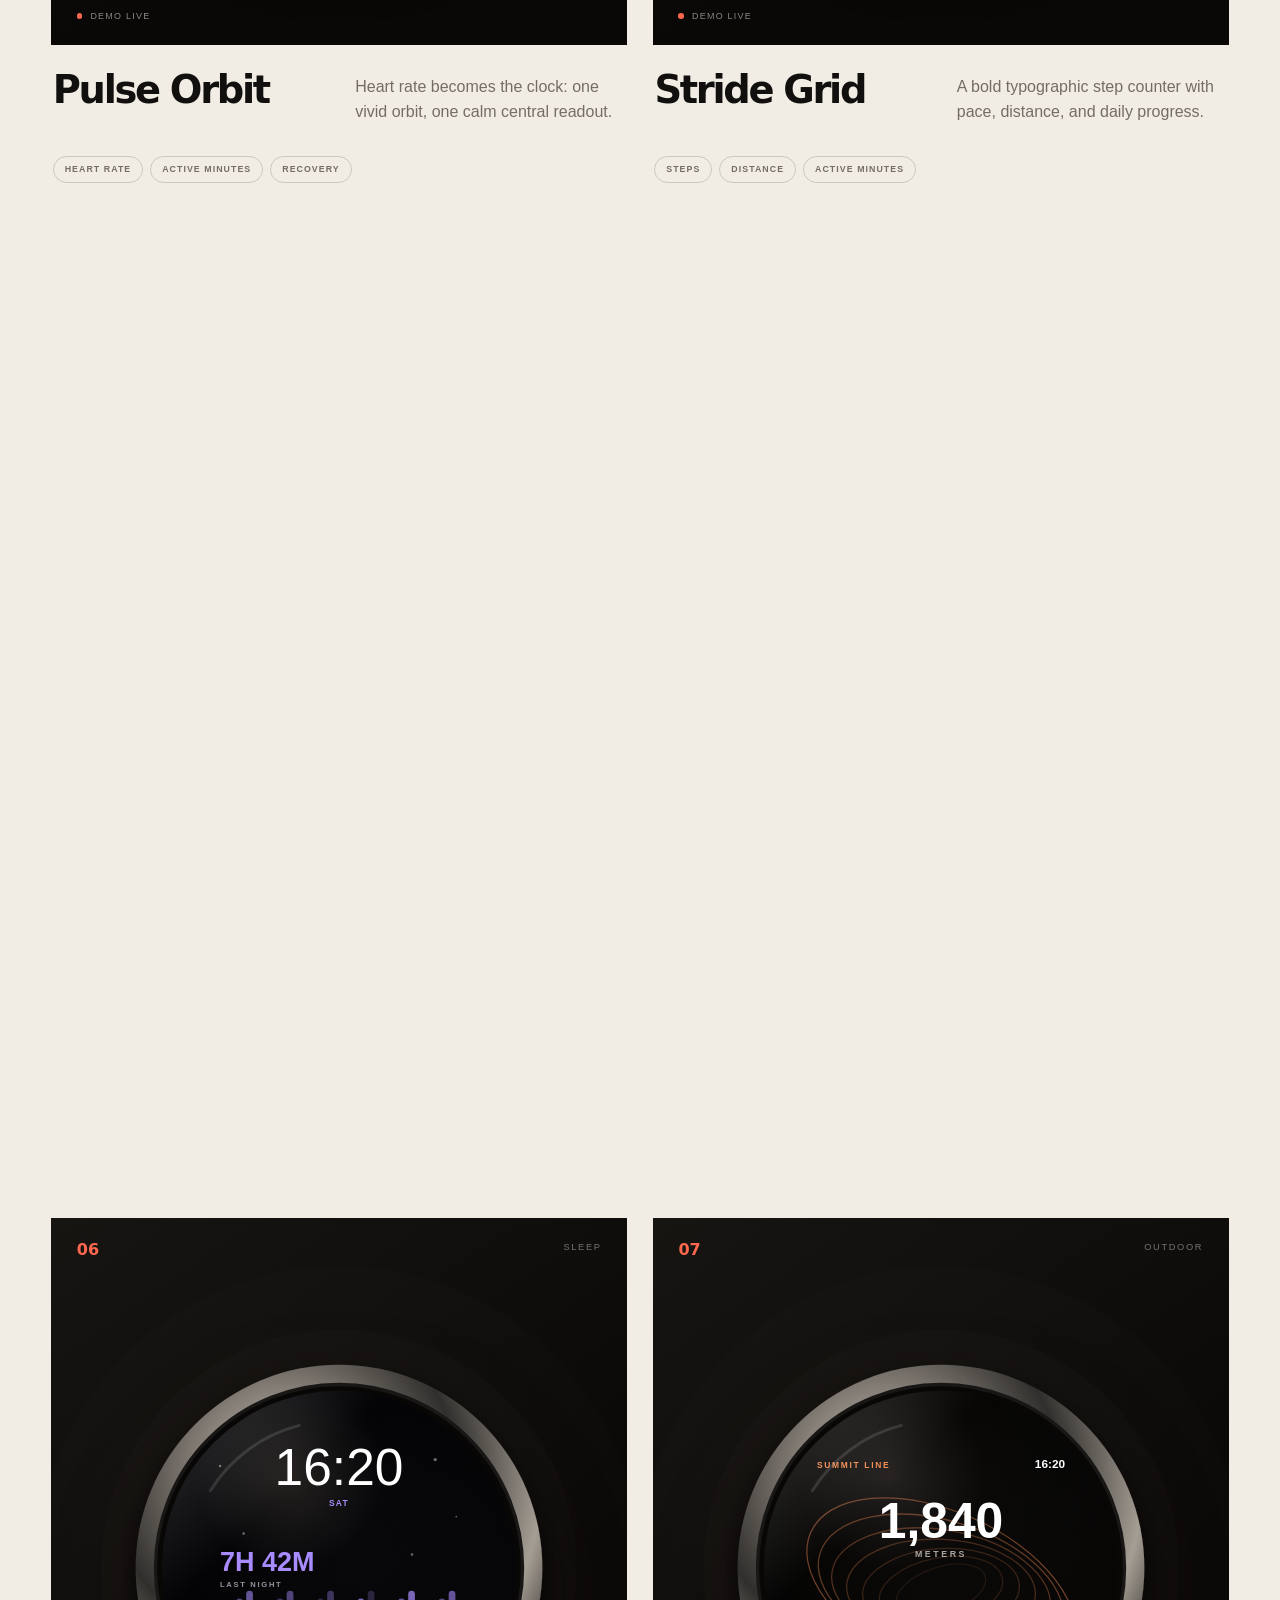
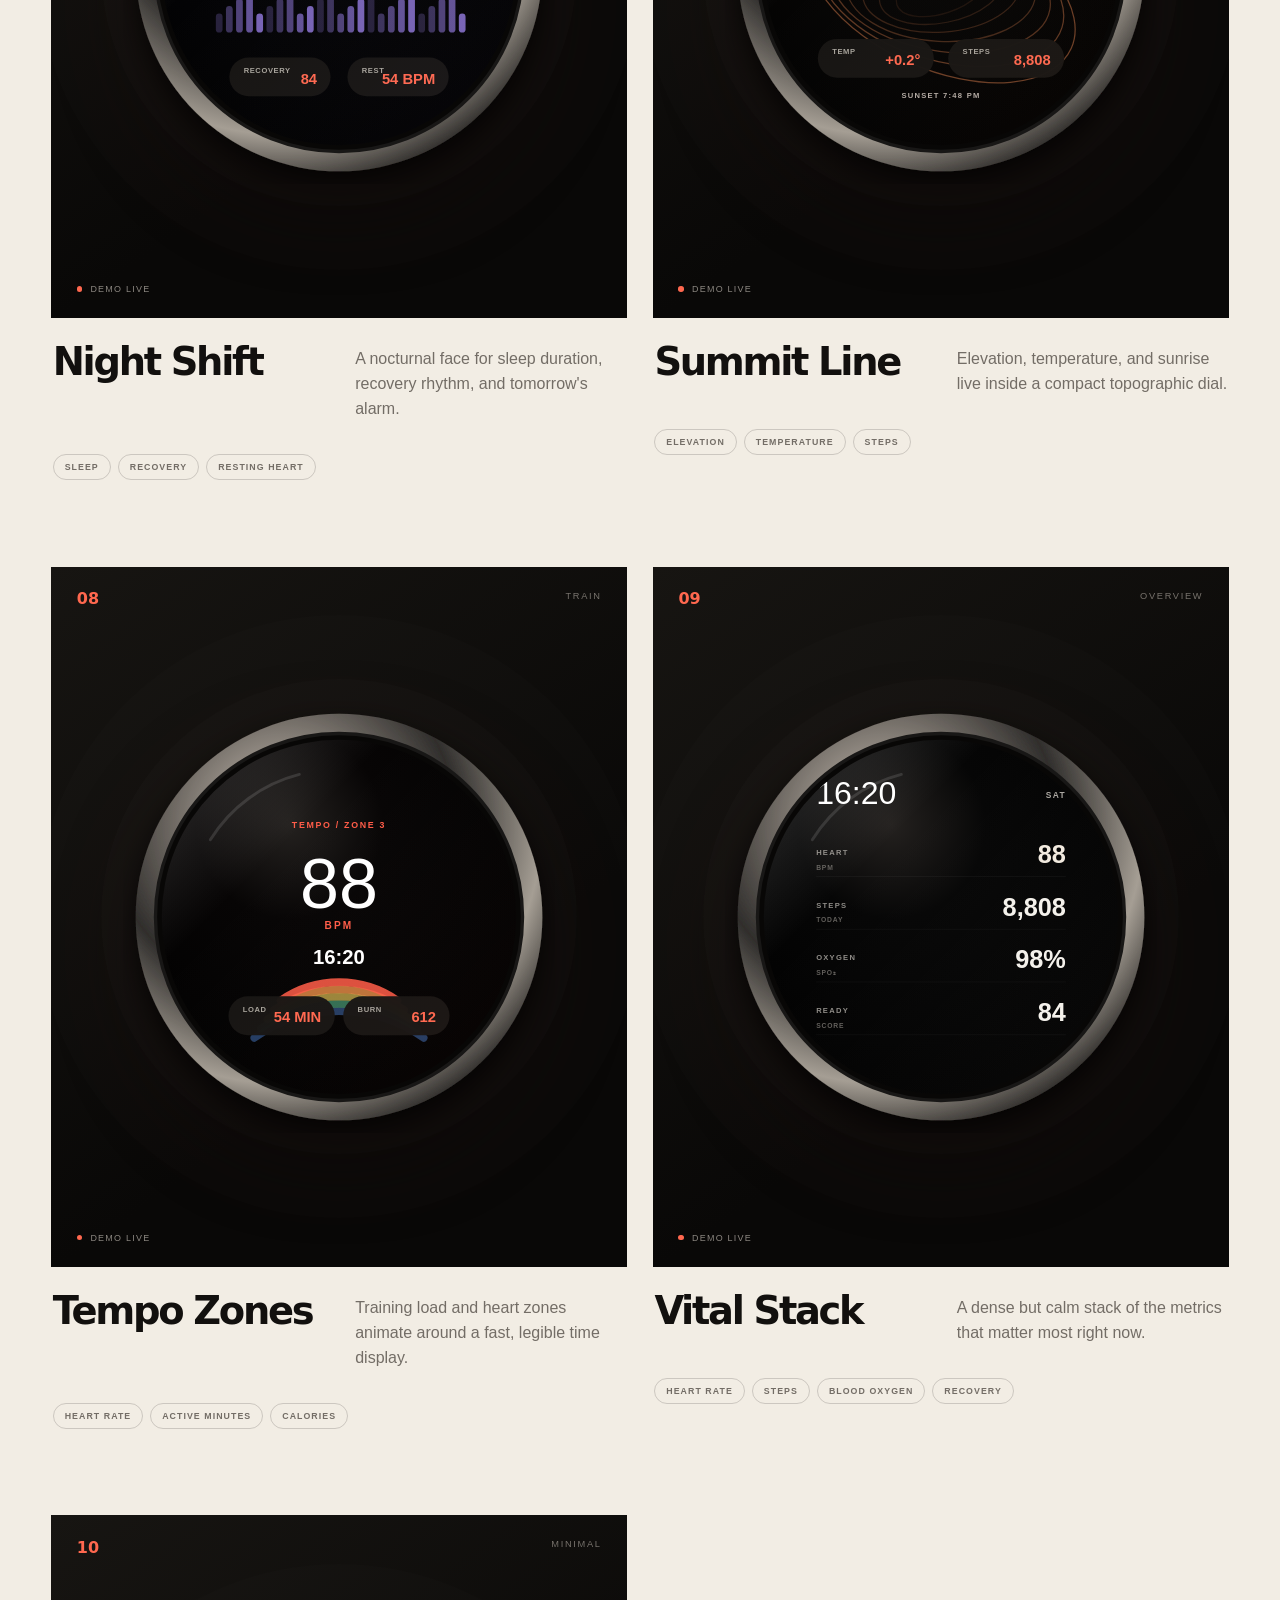
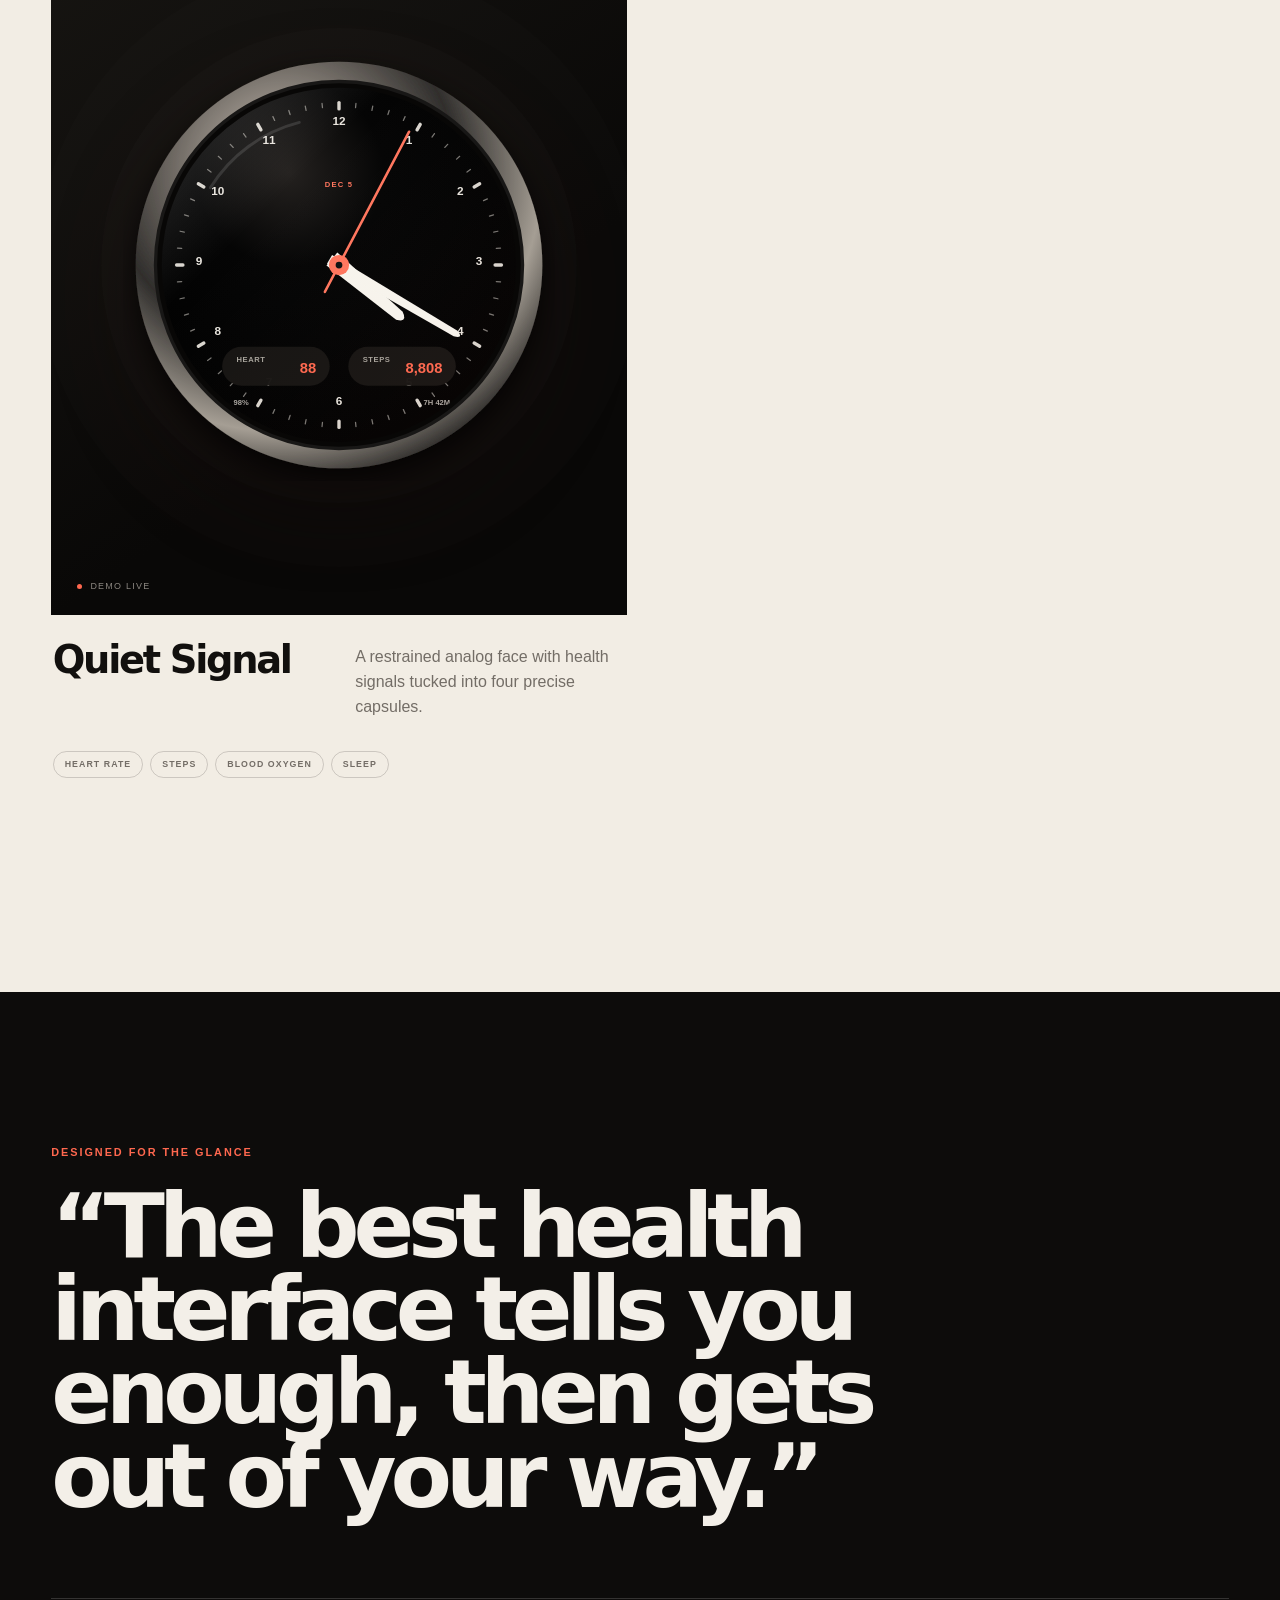
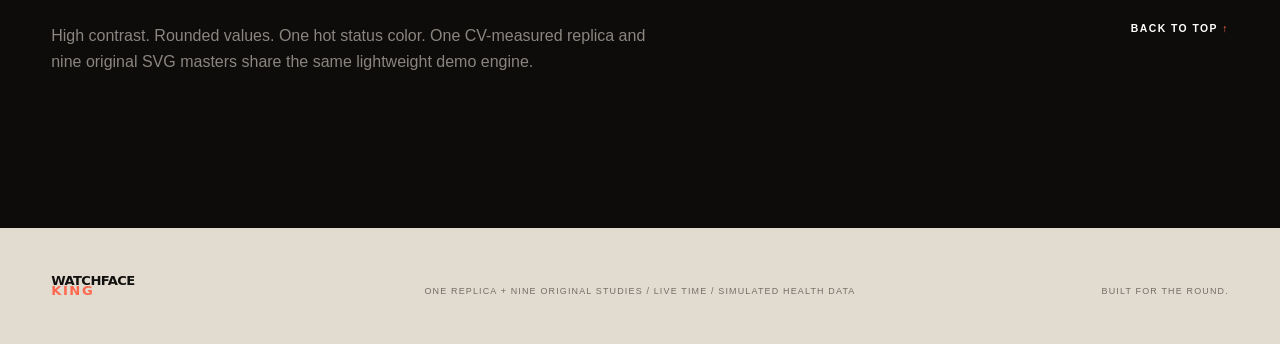
==== commit 93928dd7: "fix: sync center and demo temperatures" ====
--- a/index.html
+++ b/index.html
@@ -6,12 +6,12 @@
     <meta name="theme-color" content="#f2ede4">
     <meta name="description" content="Ten original Pixel-inspired watch faces with live demo health metrics.">
     <title>WatchFaceKing — Health, by the hour</title>
-    <link rel="stylesheet" href="styles.css?v=cv-replica-13">
+    <link rel="stylesheet" href="styles.css?v=cv-replica-14">
     <script>
       window.va = window.va || function () { (window.vaq = window.vaq || []).push(arguments); };
     </script>
     <script defer src="/_vercel/insights/script.js"></script>
-    <script src="script.js?v=cv-replica-13" defer></script>
+    <script src="script.js?v=cv-replica-14" defer></script>
   </head>
   <body>
     <nav class="nav" aria-label="Primary navigation">
@@ -36,9 +36,9 @@
 
         <div class="hero-product hero-replica">
           <div class="edition-stamp" aria-hidden="true"><span>CV/FIT</span><small>22.55°</small></div>
-          <object class="hero-live-face" data="assets/watchfaces/pixel-01-ember-atlas/face.svg?v=cv-replica-13" type="image/svg+xml" aria-label="Live CV-measured replica of the supplied watch face"></object>
+          <object class="hero-live-face" data="assets/watchfaces/pixel-01-ember-atlas/face.svg?v=cv-replica-14" type="image/svg+xml" aria-label="Live CV-measured replica of the supplied watch face"></object>
           <figure class="source-reference">
-            <img src="assets/hero/pixel5-editorial.png?v=cv-replica-13" alt="Supplied angled Pixel watch TIFF reference">
+            <img src="assets/hero/pixel5-editorial.png?v=cv-replica-14" alt="Supplied angled Pixel watch TIFF reference">
             <figcaption>Source TIFF / 22.55°</figcaption>
           </figure>
           <div class="hero-proof"><strong>CV-rectified</strong><span>Ellipse → circle<br>Icons redrawn</span></div>
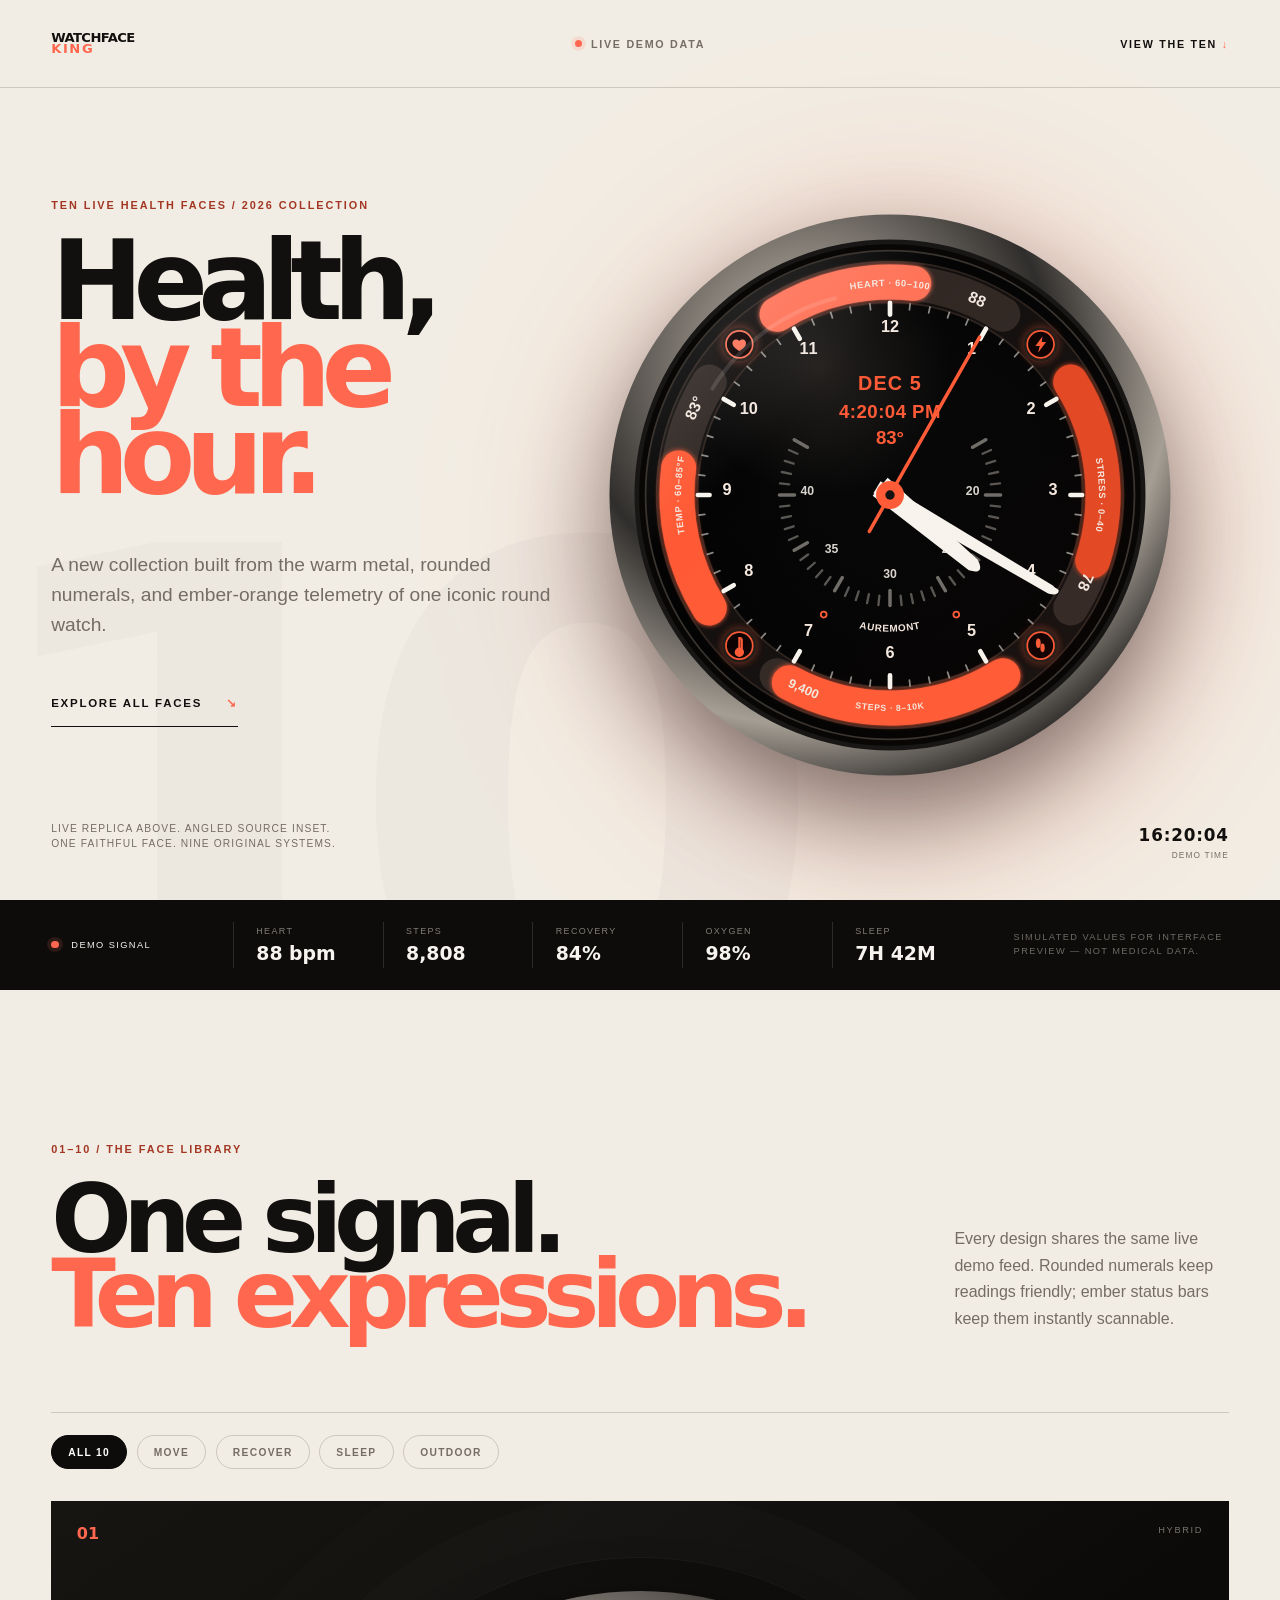
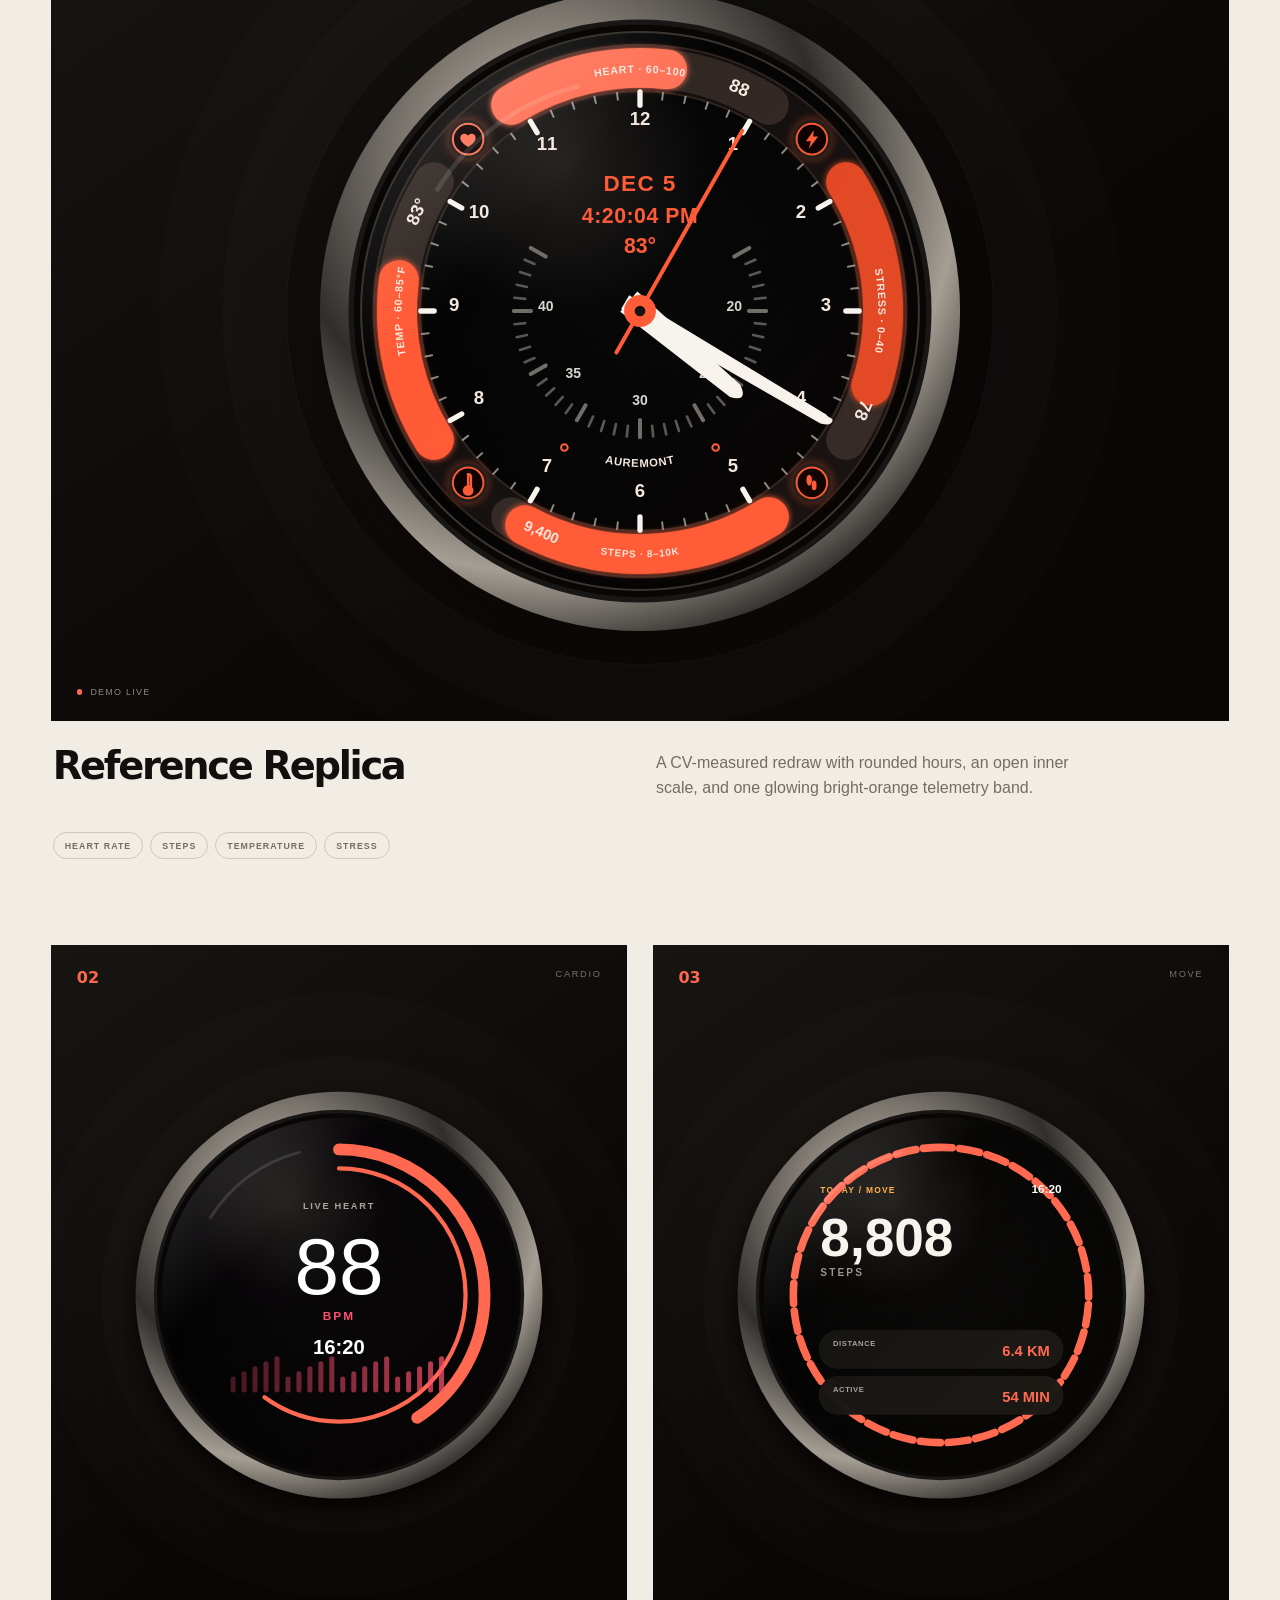
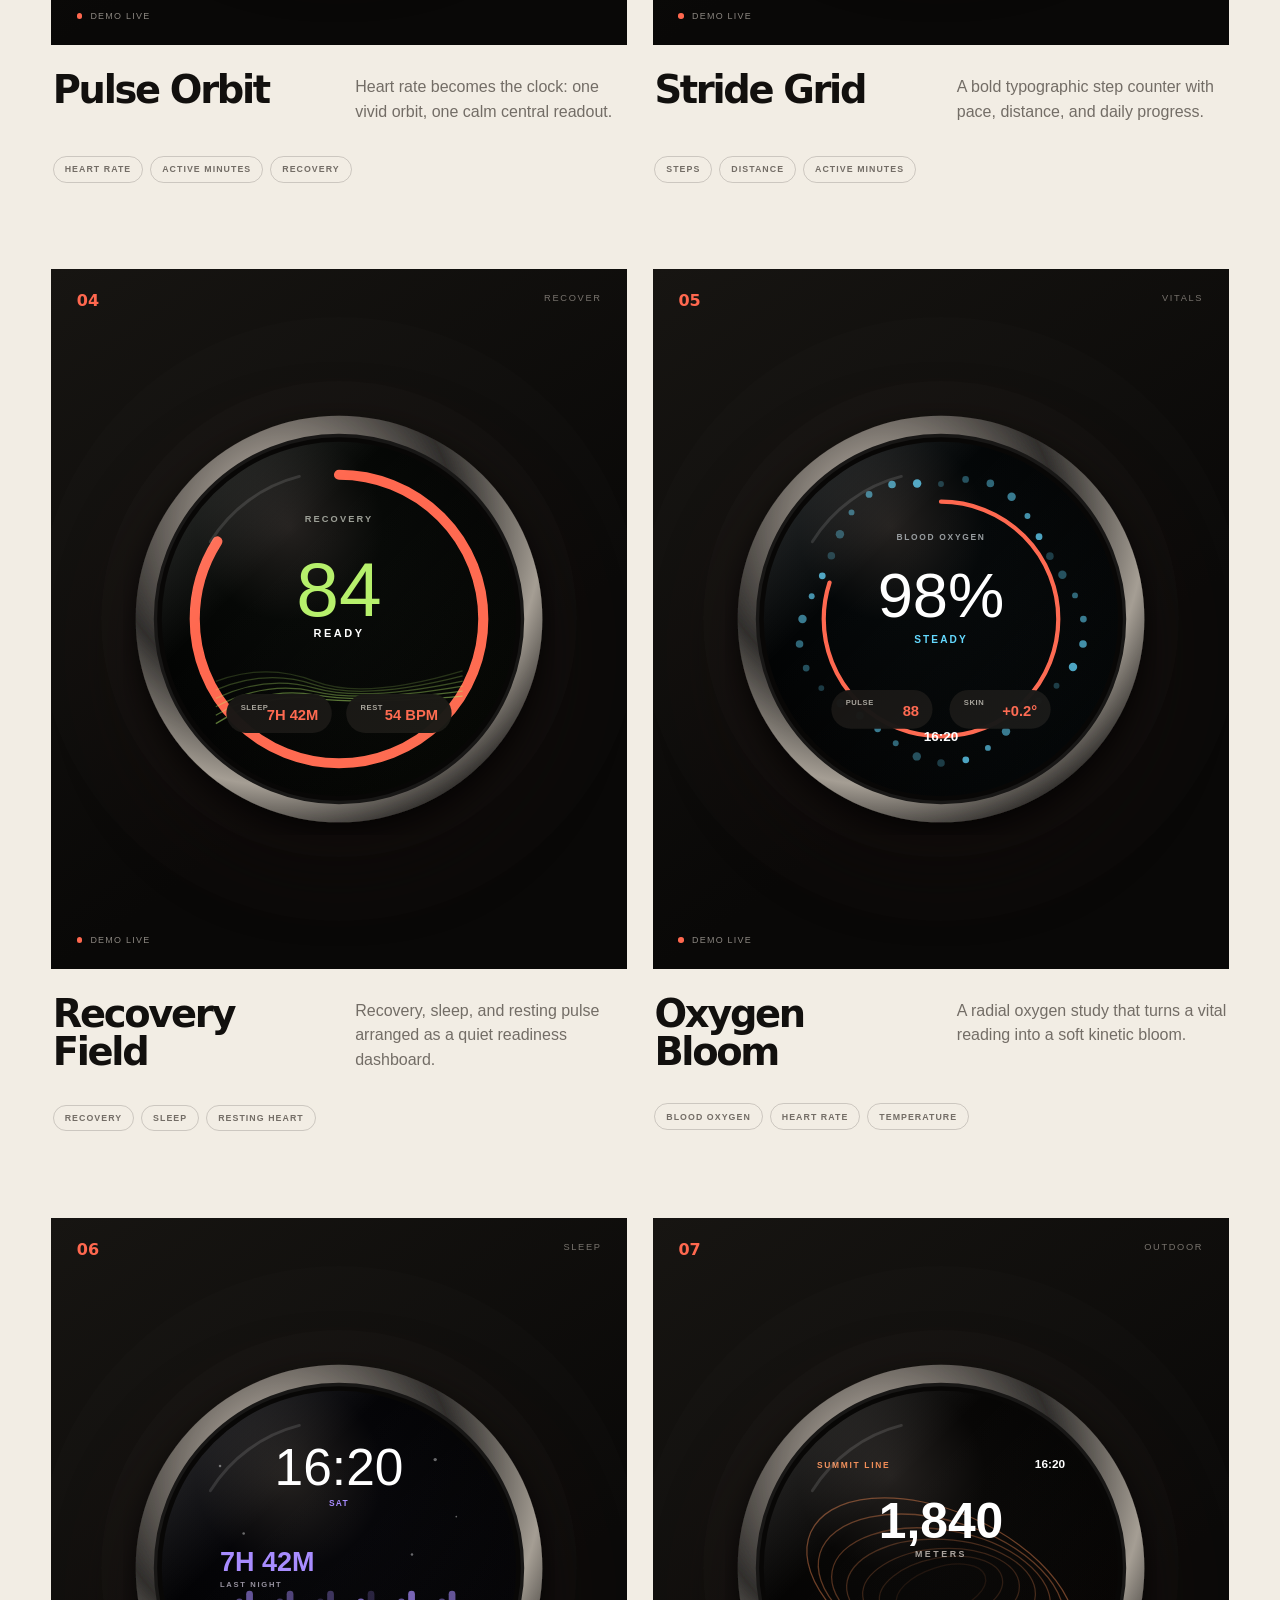
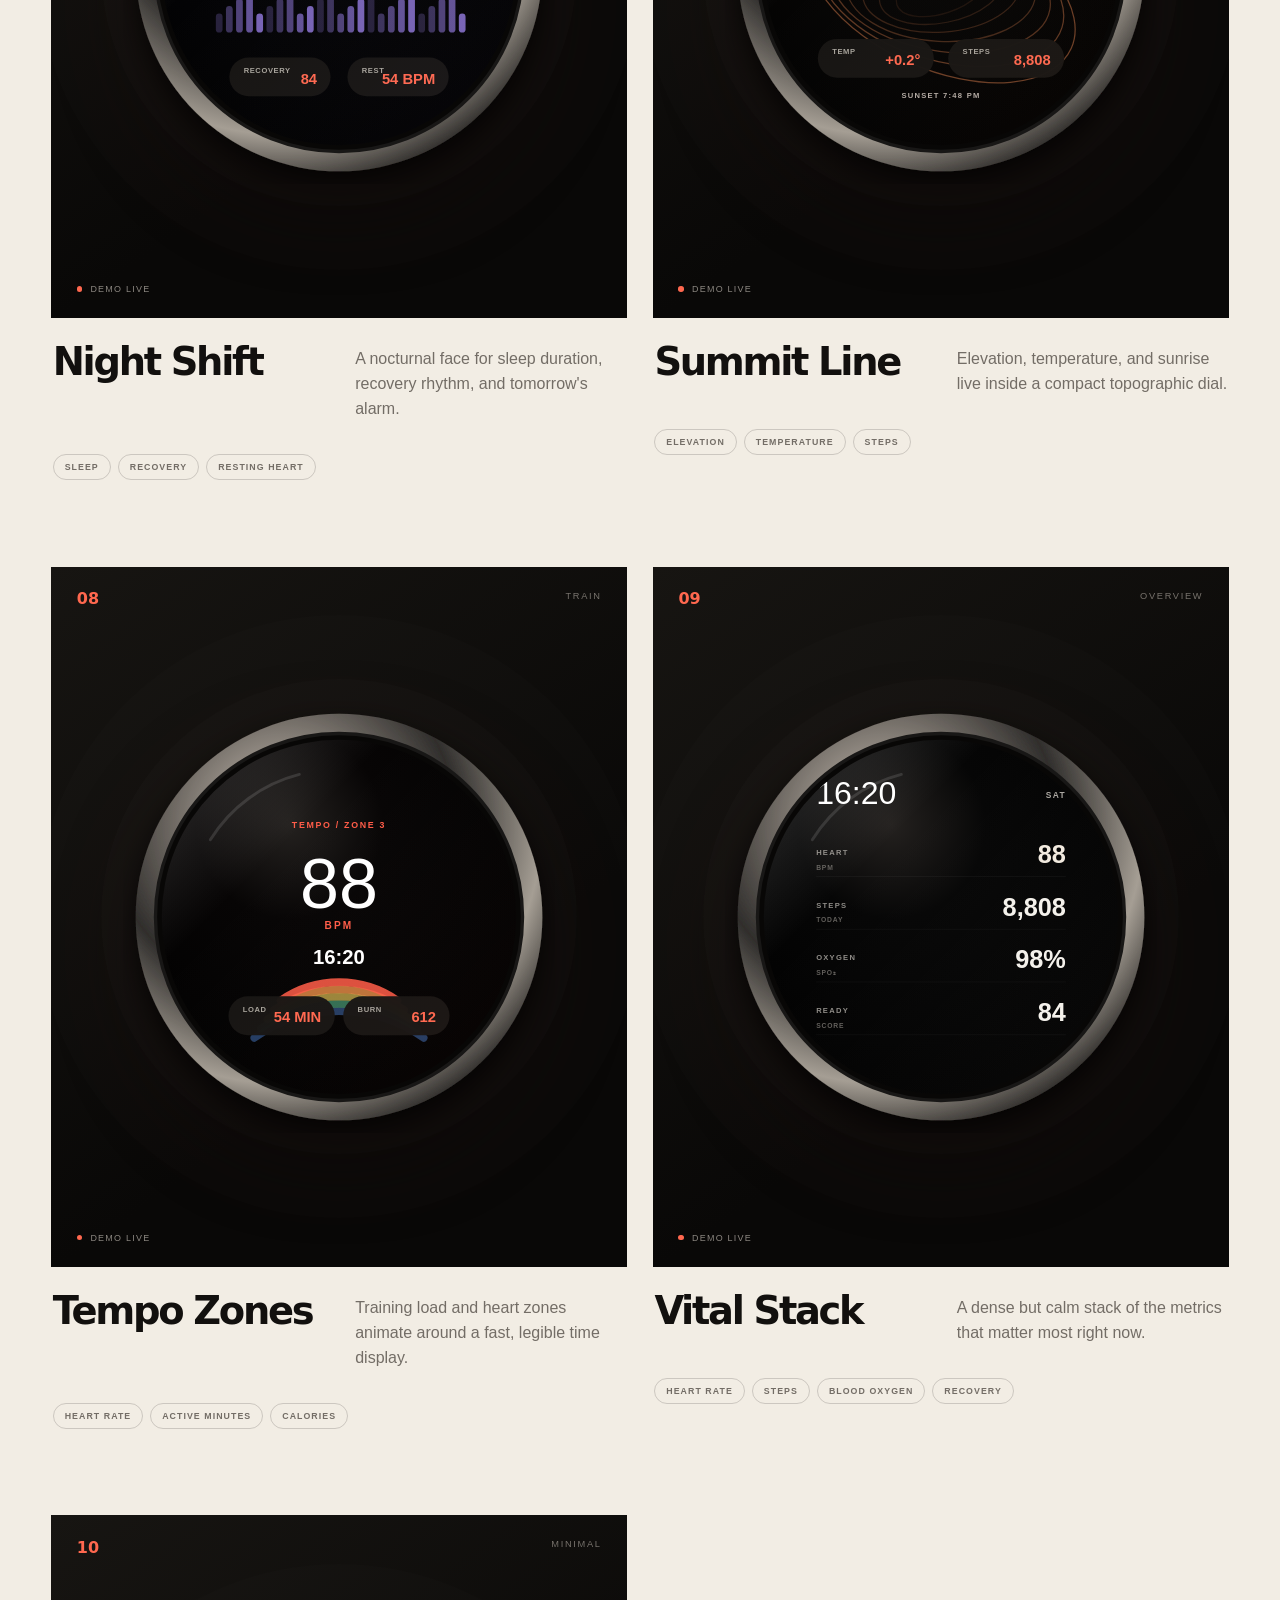
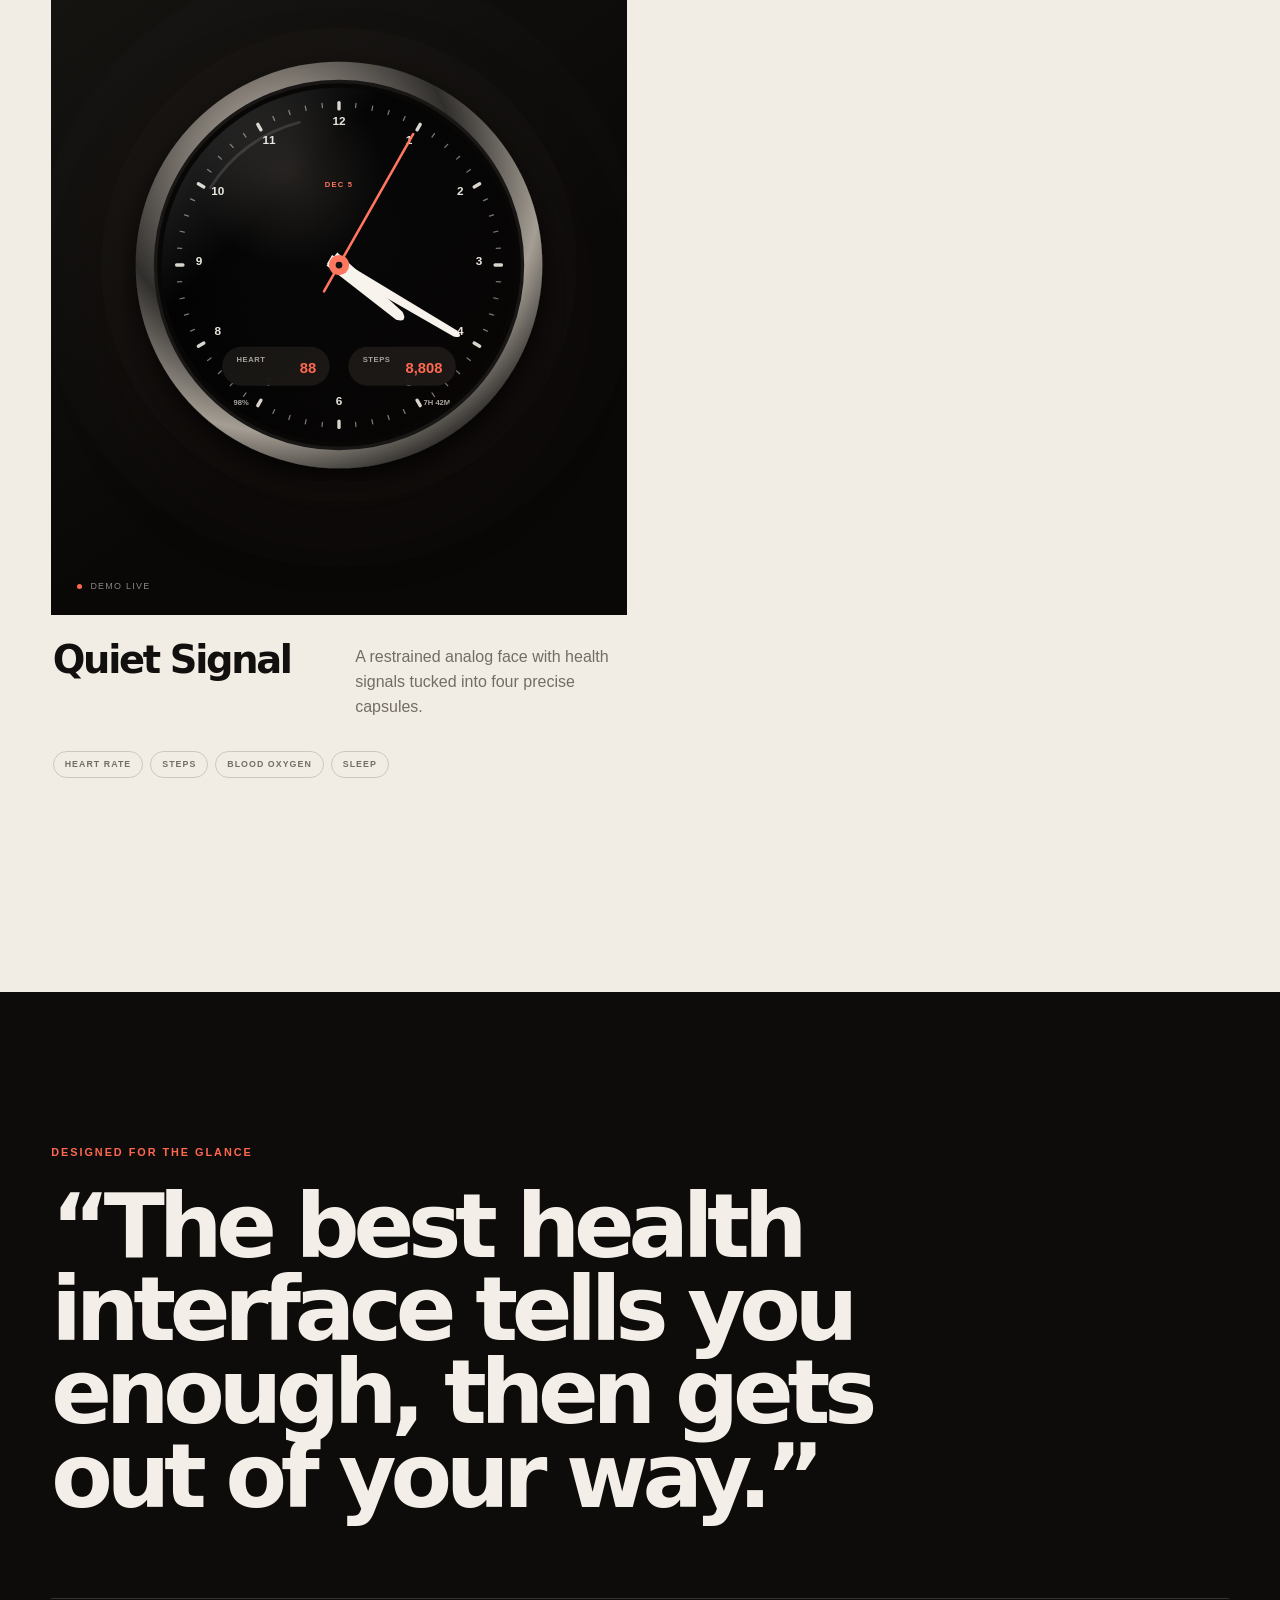
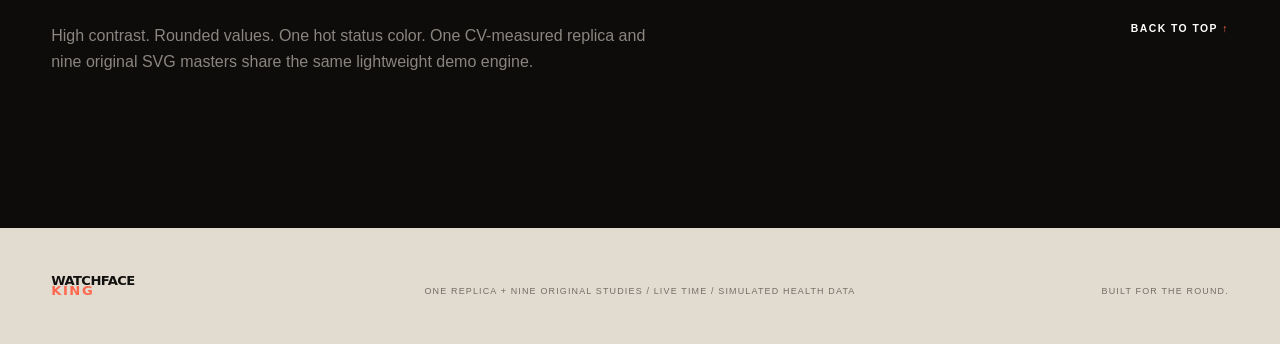
==== commit 7c64b2ef: "feat: add Auremont dial signature" ====
--- a/index.html
+++ b/index.html
@@ -6,12 +6,12 @@
     <meta name="theme-color" content="#f2ede4">
     <meta name="description" content="Ten original Pixel-inspired watch faces with live demo health metrics.">
     <title>WatchFaceKing — Health, by the hour</title>
-    <link rel="stylesheet" href="styles.css?v=cv-replica-14">
+    <link rel="stylesheet" href="styles.css?v=cv-replica-15">
     <script>
       window.va = window.va || function () { (window.vaq = window.vaq || []).push(arguments); };
     </script>
     <script defer src="/_vercel/insights/script.js"></script>
-    <script src="script.js?v=cv-replica-14" defer></script>
+    <script src="script.js?v=cv-replica-15" defer></script>
   </head>
   <body>
     <nav class="nav" aria-label="Primary navigation">
@@ -36,9 +36,9 @@
 
         <div class="hero-product hero-replica">
           <div class="edition-stamp" aria-hidden="true"><span>CV/FIT</span><small>22.55°</small></div>
-          <object class="hero-live-face" data="assets/watchfaces/pixel-01-ember-atlas/face.svg?v=cv-replica-14" type="image/svg+xml" aria-label="Live CV-measured replica of the supplied watch face"></object>
+          <object class="hero-live-face" data="assets/watchfaces/pixel-01-ember-atlas/face.svg?v=cv-replica-15" type="image/svg+xml" aria-label="Live CV-measured replica of the supplied watch face"></object>
           <figure class="source-reference">
-            <img src="assets/hero/pixel5-editorial.png?v=cv-replica-14" alt="Supplied angled Pixel watch TIFF reference">
+            <img src="assets/hero/pixel5-editorial.png?v=cv-replica-15" alt="Supplied angled Pixel watch TIFF reference">
             <figcaption>Source TIFF / 22.55°</figcaption>
           </figure>
           <div class="hero-proof"><strong>CV-rectified</strong><span>Ellipse → circle<br>Icons redrawn</span></div>
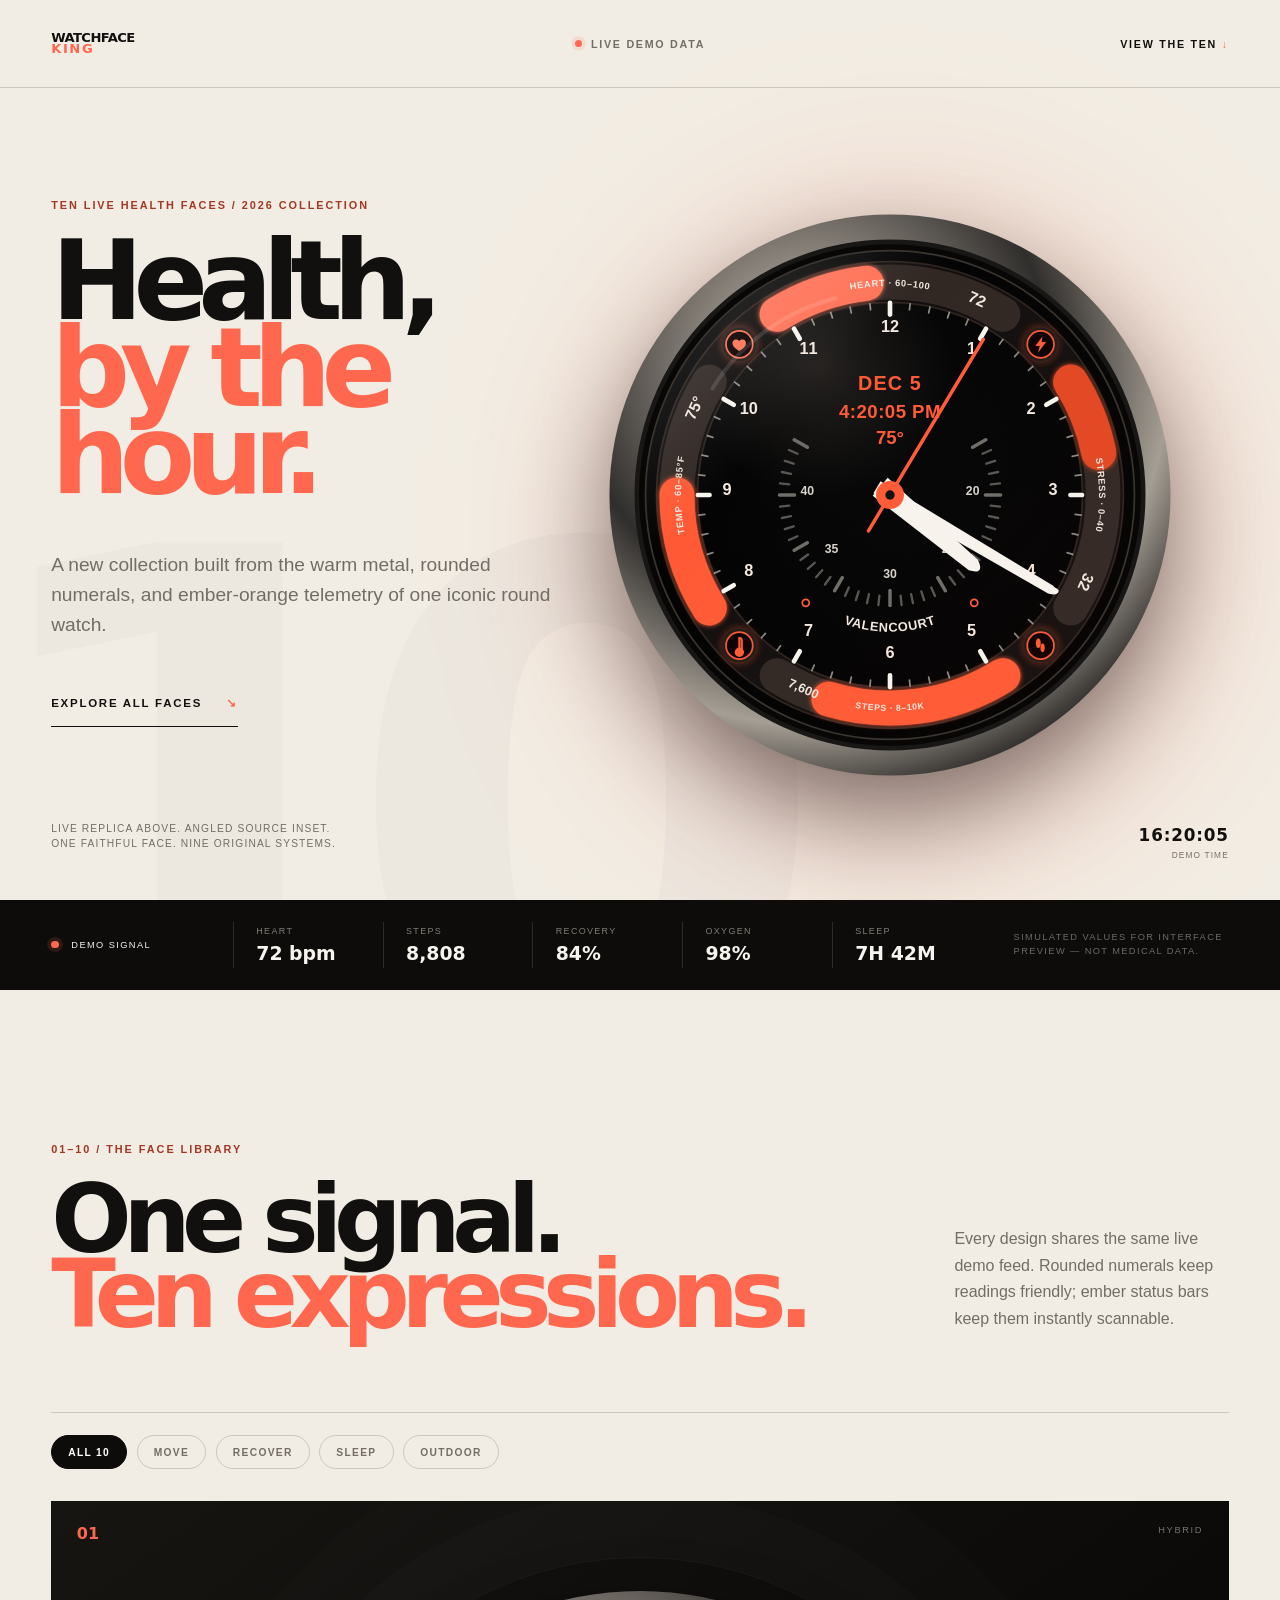
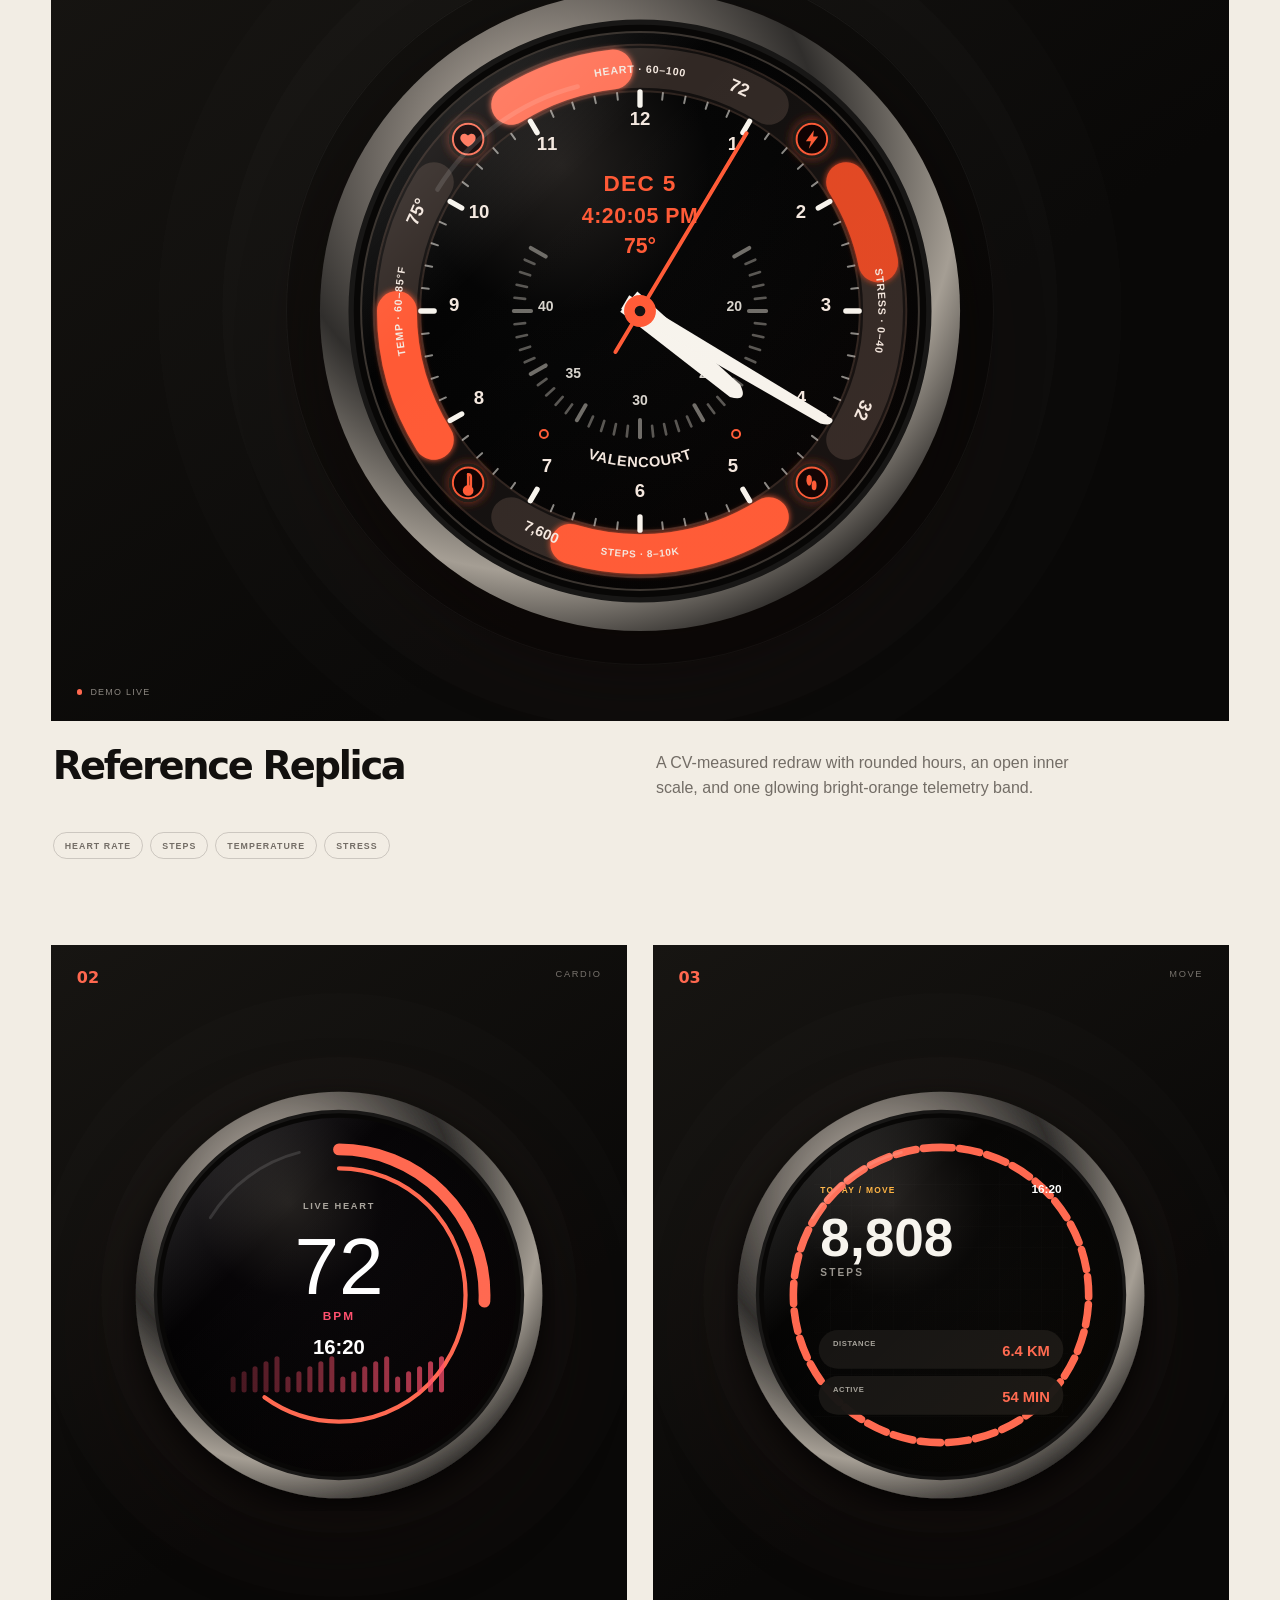
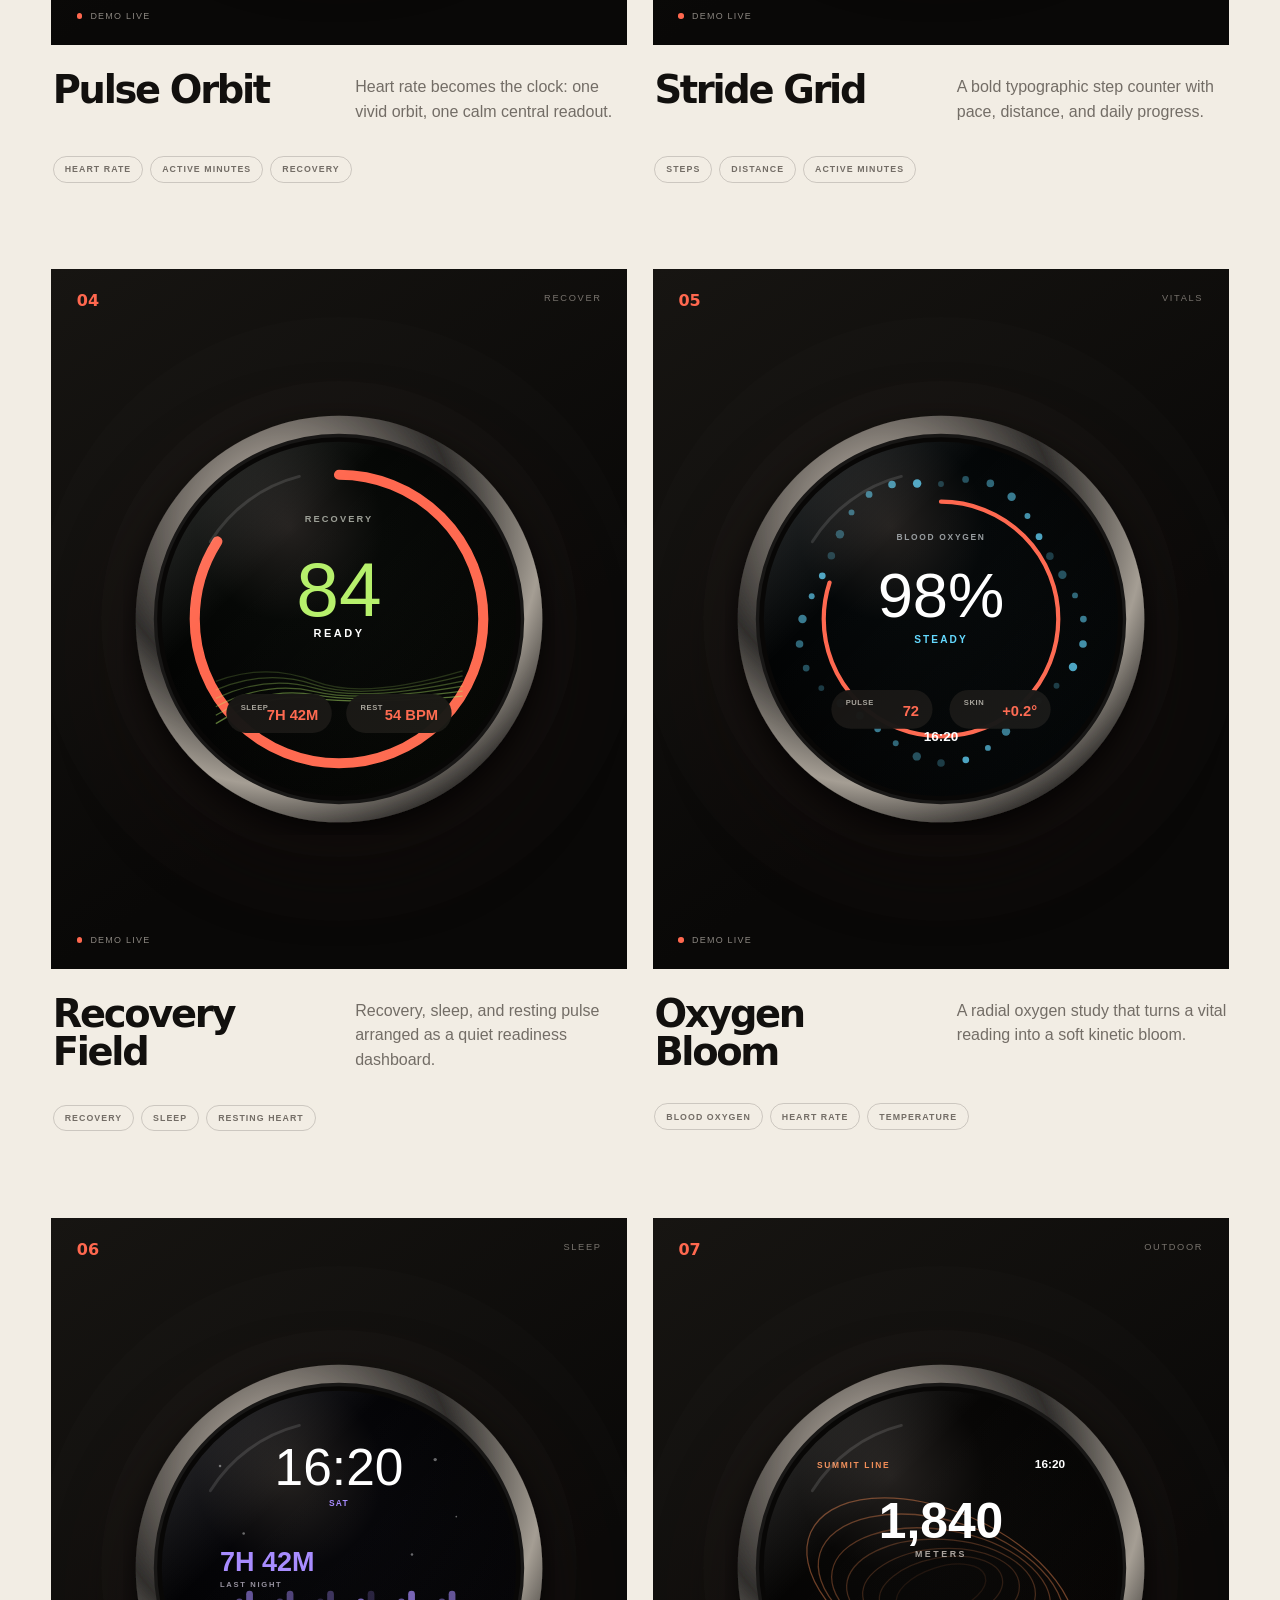
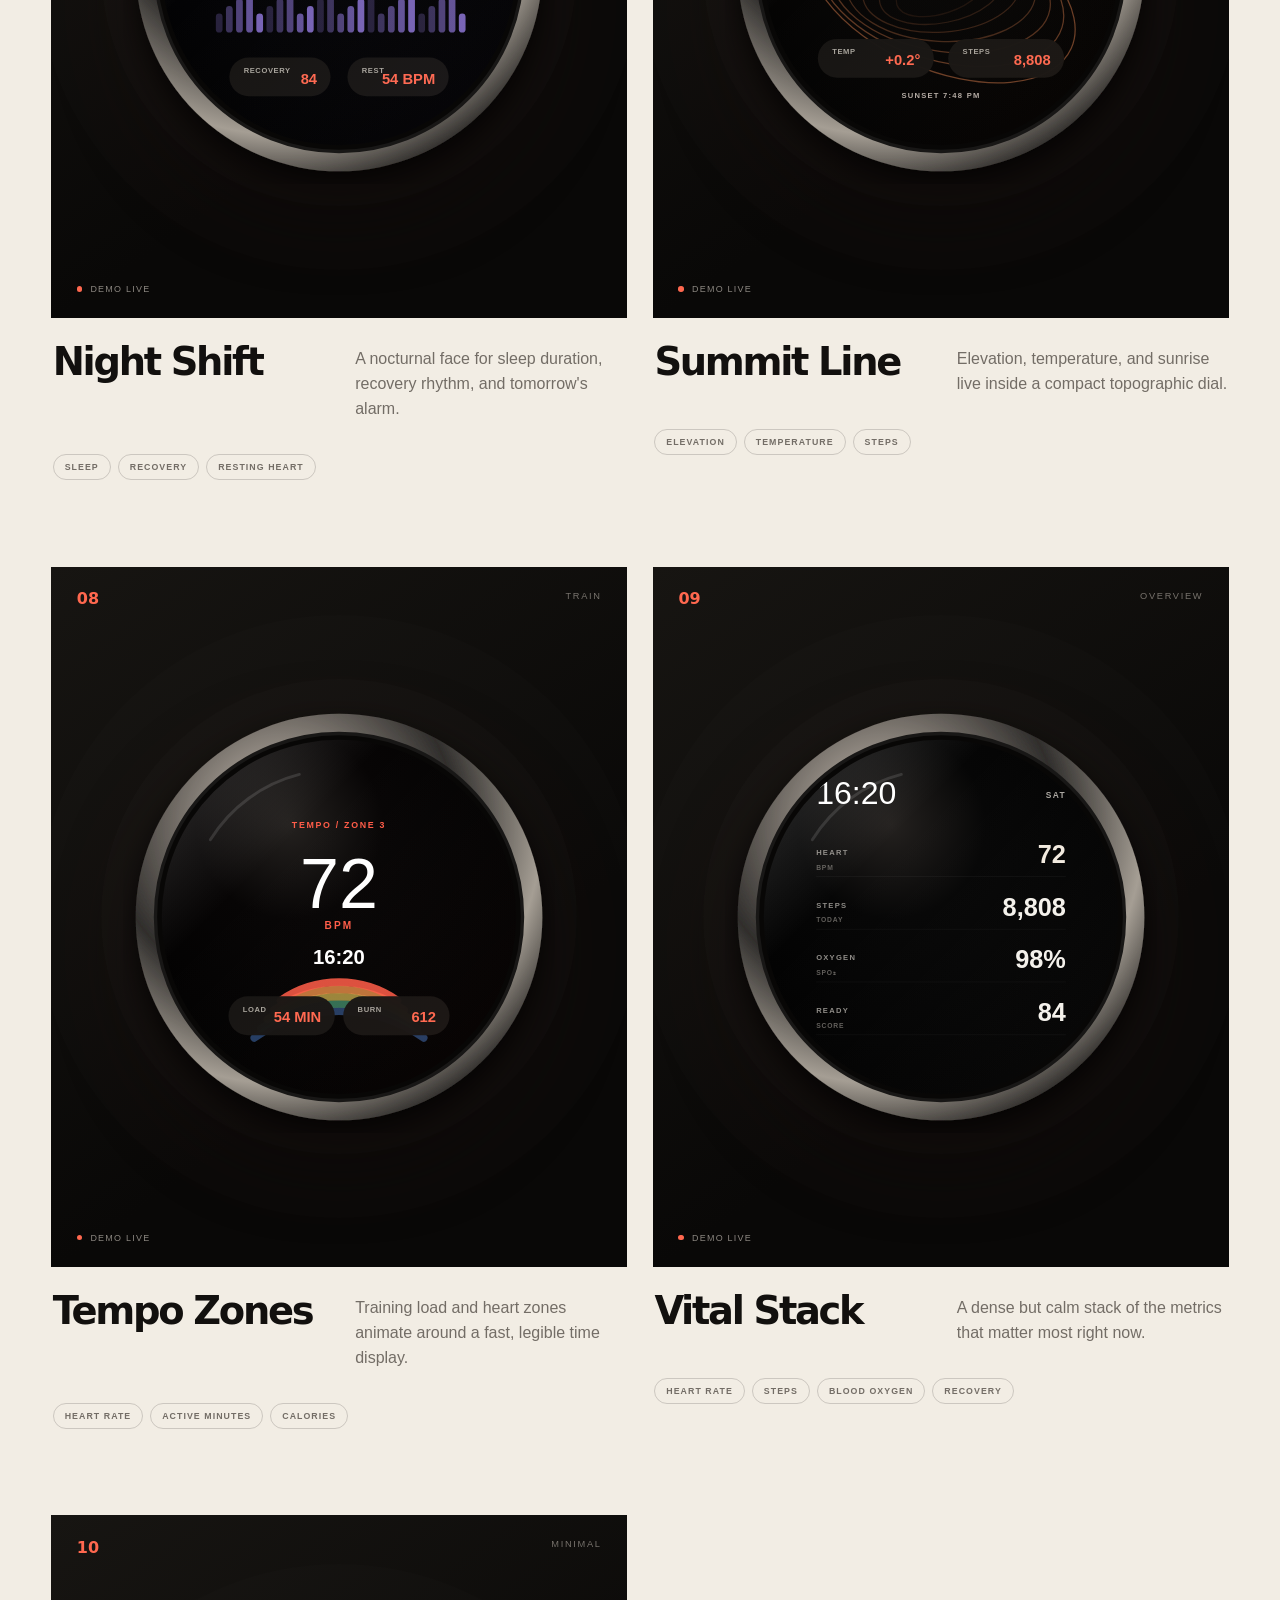
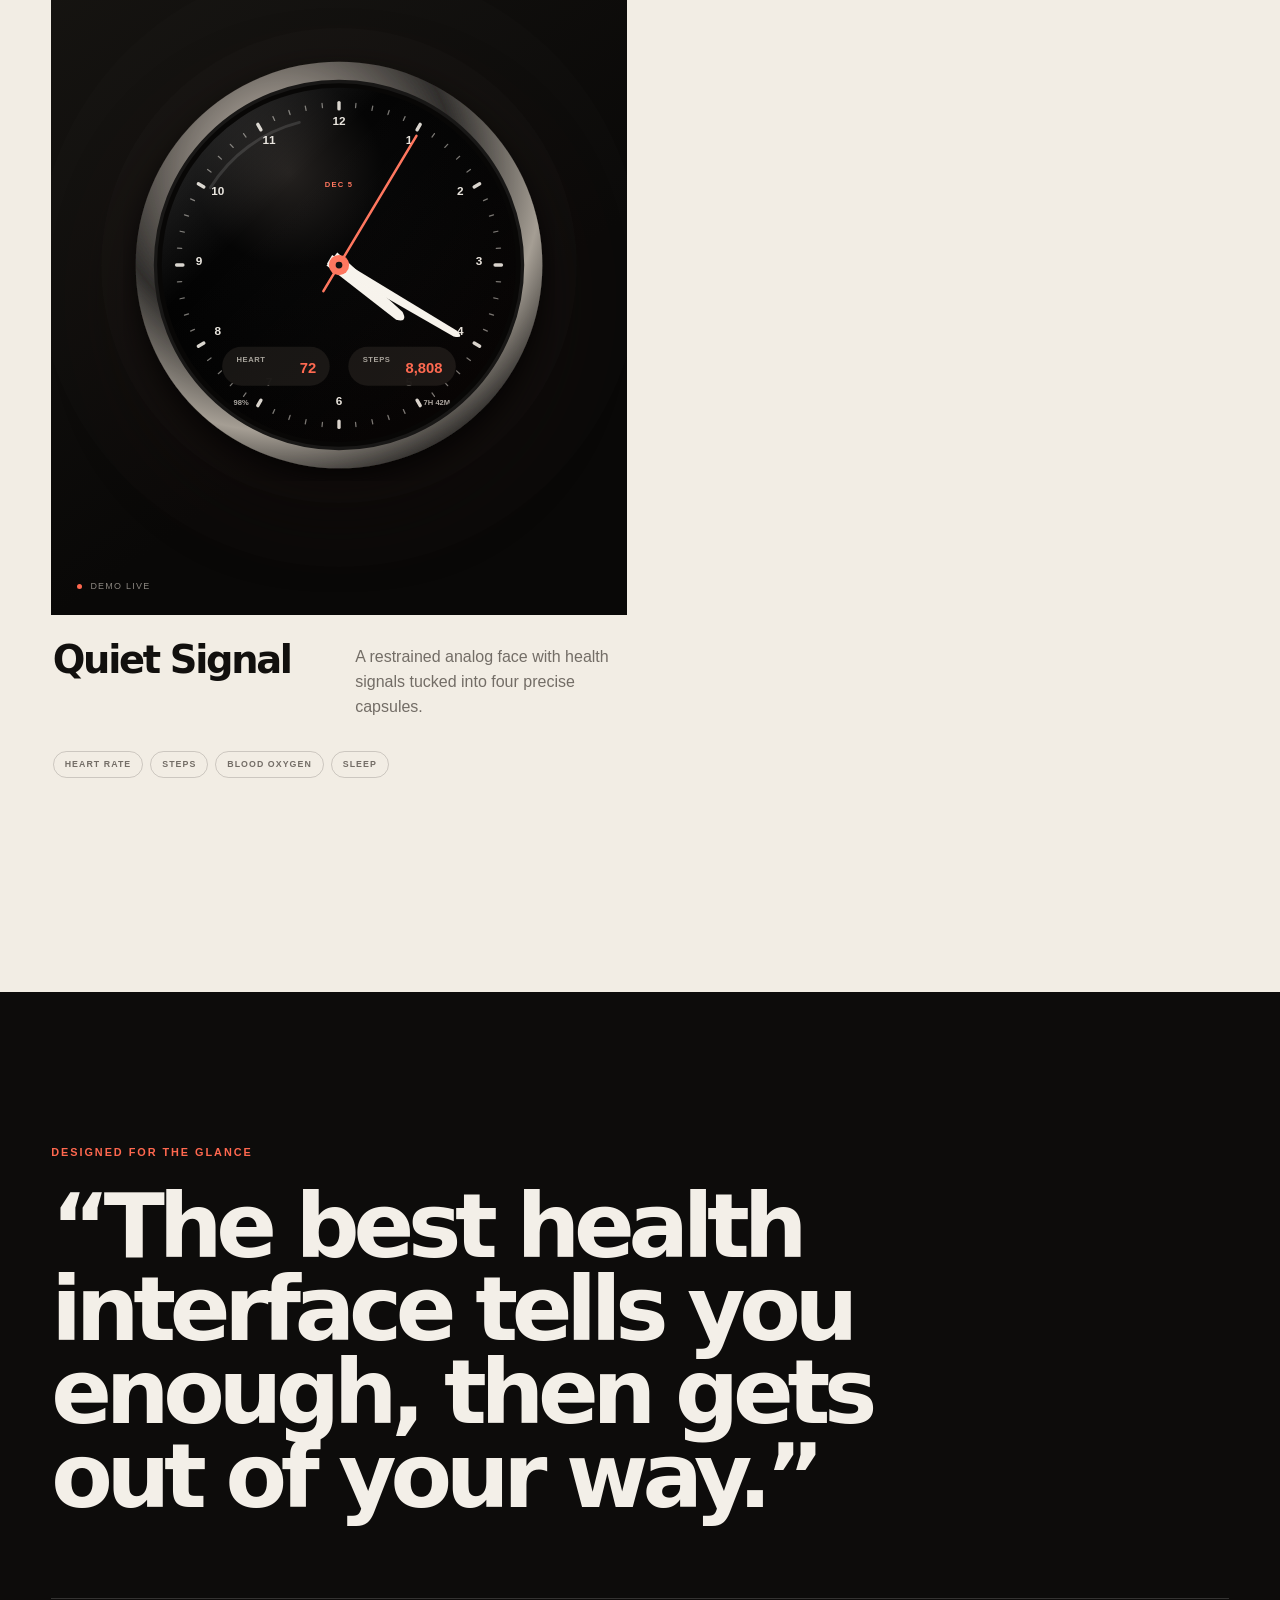
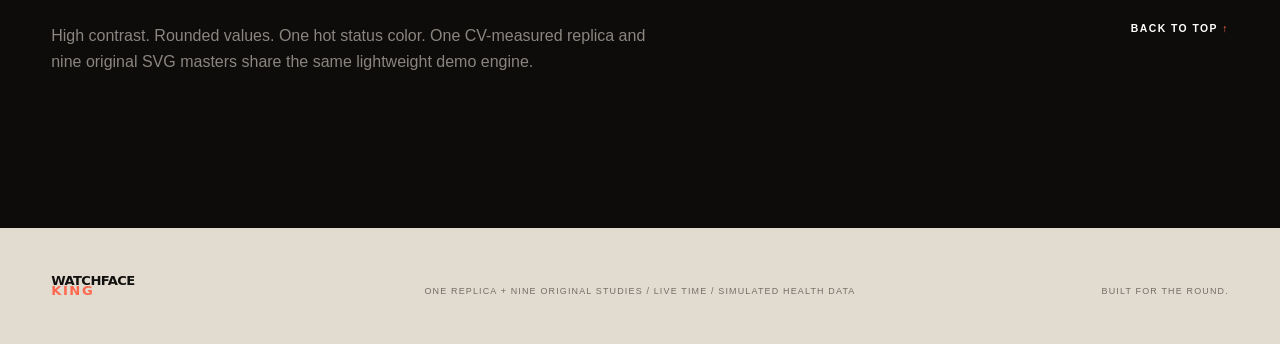
==== commit 966b15f6: "feat: strengthen dial wordmark" ====
--- a/index.html
+++ b/index.html
@@ -6,12 +6,12 @@
     <meta name="theme-color" content="#f2ede4">
     <meta name="description" content="Ten original Pixel-inspired watch faces with live demo health metrics.">
     <title>WatchFaceKing — Health, by the hour</title>
-    <link rel="stylesheet" href="styles.css?v=cv-replica-15">
+    <link rel="stylesheet" href="styles.css?v=cv-replica-16">
     <script>
       window.va = window.va || function () { (window.vaq = window.vaq || []).push(arguments); };
     </script>
     <script defer src="/_vercel/insights/script.js"></script>
-    <script src="script.js?v=cv-replica-15" defer></script>
+    <script src="script.js?v=cv-replica-16" defer></script>
   </head>
   <body>
     <nav class="nav" aria-label="Primary navigation">
@@ -36,9 +36,9 @@
 
         <div class="hero-product hero-replica">
           <div class="edition-stamp" aria-hidden="true"><span>CV/FIT</span><small>22.55°</small></div>
-          <object class="hero-live-face" data="assets/watchfaces/pixel-01-ember-atlas/face.svg?v=cv-replica-15" type="image/svg+xml" aria-label="Live CV-measured replica of the supplied watch face"></object>
+          <object class="hero-live-face" data="assets/watchfaces/pixel-01-ember-atlas/face.svg?v=cv-replica-16" type="image/svg+xml" aria-label="Live CV-measured replica of the supplied watch face"></object>
           <figure class="source-reference">
-            <img src="assets/hero/pixel5-editorial.png?v=cv-replica-15" alt="Supplied angled Pixel watch TIFF reference">
+            <img src="assets/hero/pixel5-editorial.png?v=cv-replica-16" alt="Supplied angled Pixel watch TIFF reference">
             <figcaption>Source TIFF / 22.55°</figcaption>
           </figure>
           <div class="hero-proof"><strong>CV-rectified</strong><span>Ellipse → circle<br>Icons redrawn</span></div>
